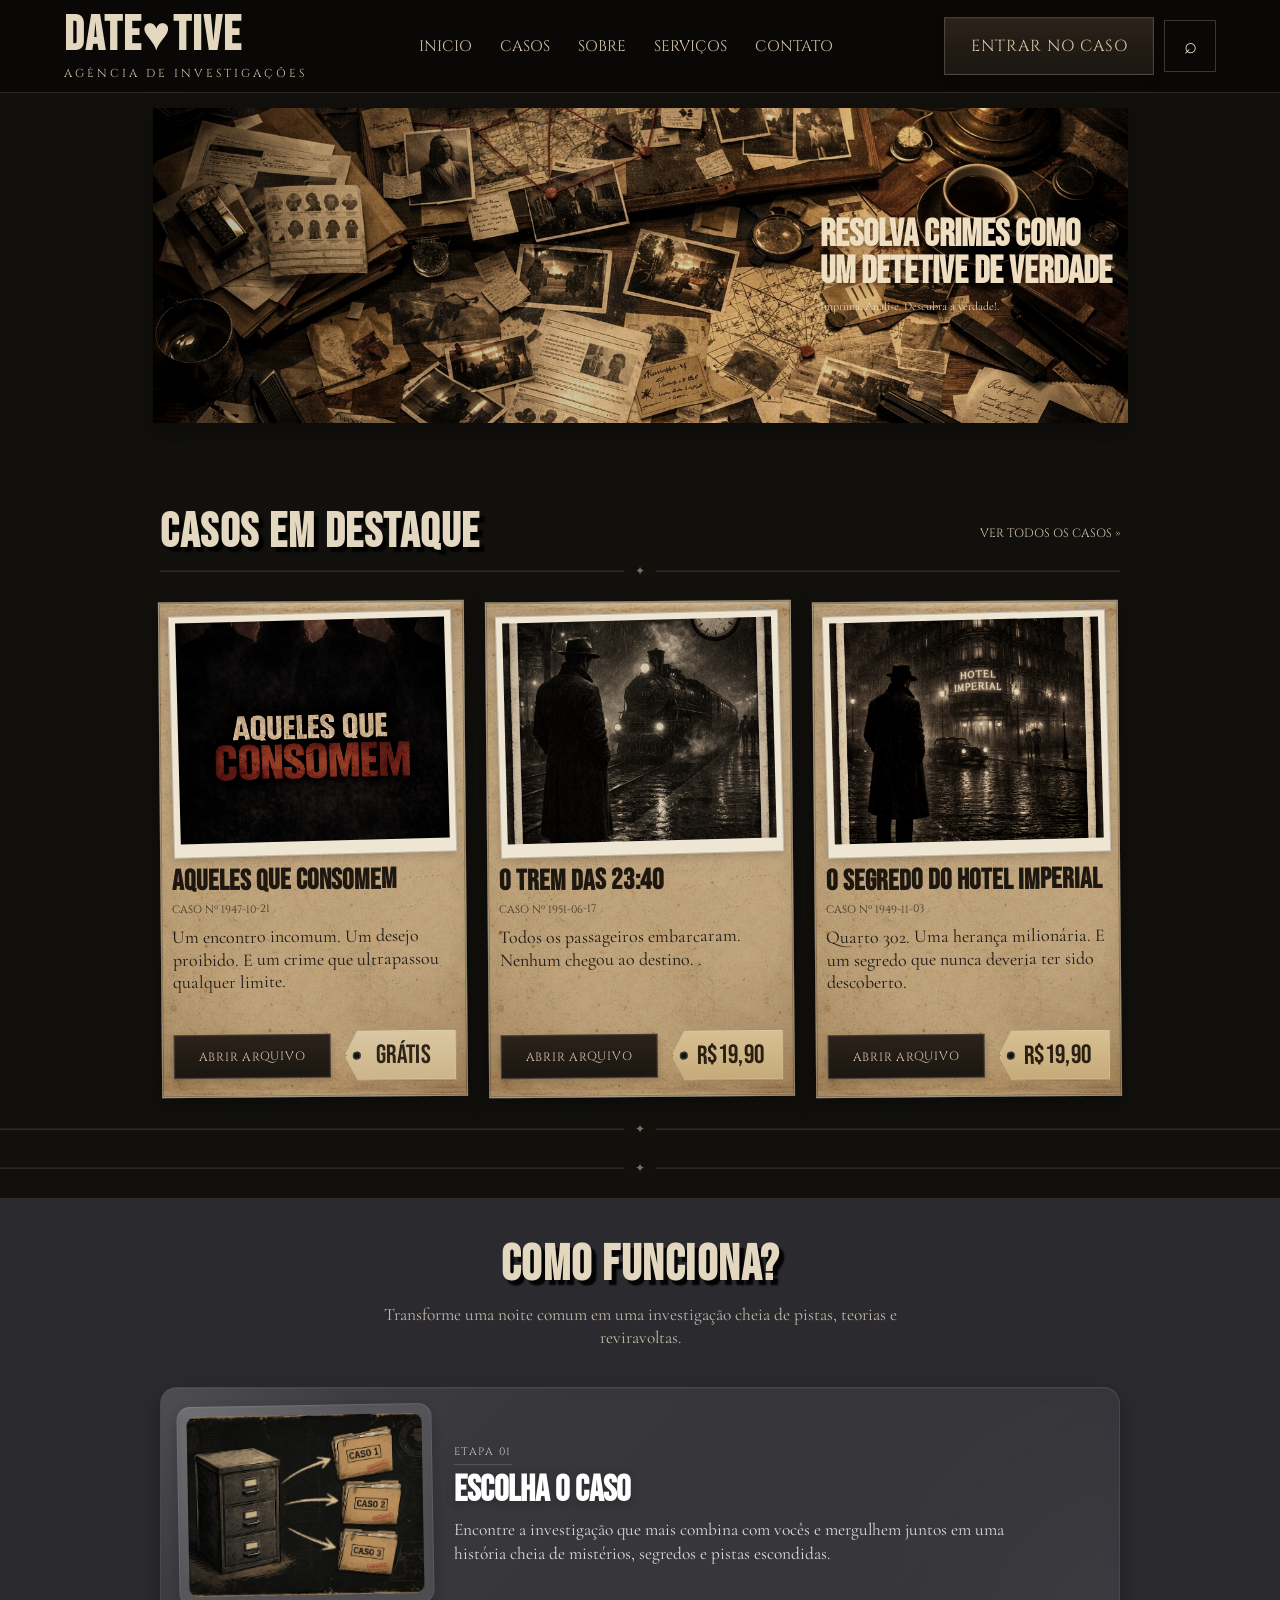
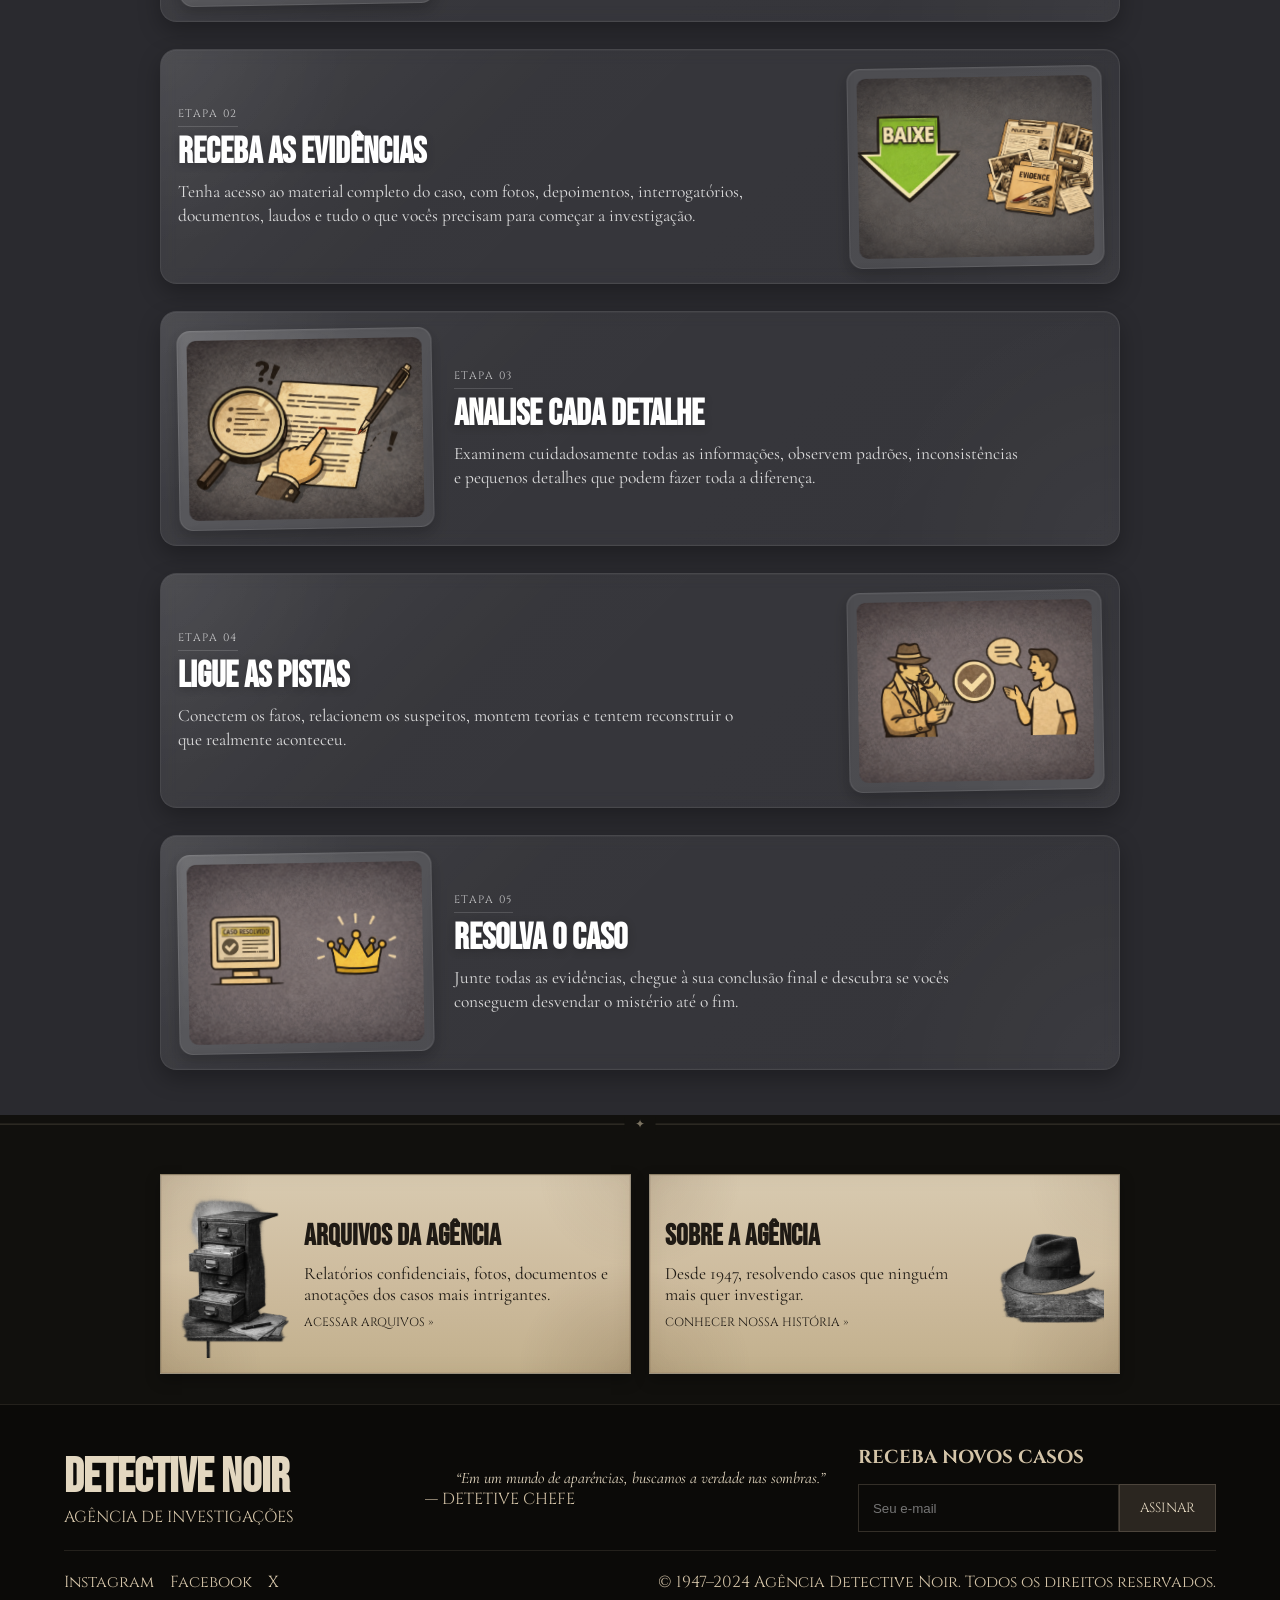
==== index.html @ 1cd57a89 "prioridade de carregamento de fotos" ====
<!DOCTYPE html>
<html lang="pt-BR">
<head>
  <meta charset="UTF-8">
  <meta name="viewport" content="width=device-width, initial-scale=1.0">
  <title>Detective Noir</title>

  <link rel="preconnect" href="https://fonts.googleapis.com">
  <link rel="preconnect" href="https://fonts.gstatic.com" crossorigin>

  <link href="https://fonts.googleapis.com/css2?family=Bebas+Neue&family=Cinzel:wght@400;500;600;700&family=Cormorant+Garamond:wght@400;500;600;700&display=swap" rel="stylesheet">

  <link rel="stylesheet" href="css/style.css">
  <link rel="stylesheet" href="css/responsive.css">
</head>








<body>

  <header class="topbar">




    
  <div class="container nav-wrapper">
    <div class="logo-area">
      <h1 class="logo-title">DATE♥TIVE</h1>
      <p class="logo-subtitle">AGÊNCIA DE INVESTIGAÇÕES</p>
    </div>

    <nav class="main-nav">
      <a href="#">Inicio</a>
      <a href="#">Casos</a>
      <a href="#">Sobre</a>
      <a href="#">Serviços</a>
      <a href="#">Contato</a>
    </nav>

    <div class="nav-actions">
      <a href="#" class="btn-outline">ENTRAR NO CASO</a>
      <button class="search-btn">⌕</button>
    </div>
  </div>
</header>



  <main>

<div class="site-scale">

<section class="hero">

<div class="hero-wrapper">
  <div class="hero-carousel">

    <!-- SLIDE 1 -->
    <div class="hero-slide active">
      <img class="hero-bg" src="assets/img/papers/slide1.webp" alt="" fetchpriority="high">
      
      <div class="hero-content">
        <h2>RESOLVA CRIMES COMO UM DETETIVE DE VERDADE</h2>
        <p>Imprima. Analise. Descubra a verdade!.</p>
       
      </div>
    </div>

    <!-- SLIDE 2 -->
    <div class="hero-slide">
      <img class="hero-bg" src="assets/img/papers/slide2.webp" alt="" loading="lazy" decoding="async">
      
      <div class="hero-content">
        <h2>UMA EXPERIENCIA QUE CONECTA DE VERDADE</h2>
        <p>Sem telas. apenas você, sua dupla e a VERDADE!</p>
        
      </div>
    </div>

    <!-- SLIDE 3 -->
    <div class="hero-slide">
      <img class="hero-bg" src="assets/img/papers/slide3.webp" alt="" loading="lazy" decoding="async">
      
      <div class="hero-content">
        <h2>DEBATA SUAS IDEIAS</h2>
        <p>Compartilhe teorias e descubra novas perspectivas.</p>
       
      </div>
    </div>

    <!-- SLIDE 4 -->
    <div class="hero-slide">
      <img class="hero-bg" src="assets/img/papers/slide4.webp" alt="" loading="lazy" decoding="async">
      
      <div class="hero-content">
        <h2>RESOLVA O CASO</h2>
        <p>Chegue à verdade antes de todos.</p>
        
      </div>
    </div>

  </div>
</div>
</section>


    <section class="featured-cases">
  <div class="container">
    
<div class="section-title-row">
  <h2>CASOS EM DESTAQUE</h2>
  <a href="#">VER TODOS OS CASOS »</a>
</div>

<div class="section-divider"></div>

    <div class="cases-grid">

  <!-- Caso 1 -->
   
  <article class="case-card">
    <div class="clip"></div>

    <div class="case-photo">
      <img src="assets/img/cards/aqueles-que-consomem.jpg" alt="">
      <div class="case-overlay">
        <span>12 fotos</span>
        <span>8 interrogatórios</span>
        <span>15 evidências</span>
        <span class="difficulty easy">Fácil</span>
      </div>
    </div>

    <div class="case-content">
      <h3>Aqueles que consomem</h3>
      <span class="case-id">CASO Nº 1947-10-21</span>
      <p>Um encontro incomum.
Um desejo proibido.
E um crime que ultrapassou qualquer limite.</p>

      <div class="case-actions">
        <a href="casos/aqueles_que_consomem.html" class="case-btn">ABRIR ARQUIVO</a>
        <div class="price-tag free">GRÁTIS</div>
      </div>
    </div>
  </article>

  <!-- Caso 2 -->
  <article class="case-card">
    <div class="clip"></div>

    <div class="case-photo">
      <img src="assets/img/cards/trem.jpg" alt="">
      <div class="case-overlay">
        <span>23 fotos</span>
        <span>17 interrogatórios</span>
        <span>35 evidências</span>
        <span class="difficulty hard">Difícil</span>
      </div>
    </div>

    <div class="case-content">
      <h3>O TREM DAS 23:40</h3>
      <span class="case-id">CASO Nº 1951-06-17</span>
      <p>Todos os passageiros embarcaram. Nenhum chegou ao destino.




          .
      </p>

      <div class="case-actions">
        <a href="#" class="case-btn">ABRIR ARQUIVO</a>
        <div class="price-tag paid">R$19,90</div>
      </div>
    </div>
  </article>

  <!-- Caso 3 -->
  <article class="case-card">
    <div class="clip"></div>

    <div class="case-photo">
      <img src="assets/img/cards/hotel.jpg" alt="">
      <div class="case-overlay">
        <span>23 fotos</span>
        <span>17 interrogatórios</span>
        <span>35 evidências</span>
        <span class="difficulty medium">Médio</span>
      </div>
    </div>

    <div class="case-content">
      <h3>O SEGREDO DO HOTEL IMPERIAL</h3>
      <span class="case-id">CASO Nº 1949-11-03</span>
      <p>Quarto 302. Uma herança milionária. E um segredo que nunca deveria ter sido descoberto.</p>

      <div class="case-actions">
        <a href="#" class="case-btn">ABRIR ARQUIVO</a>
        <div class="price-tag paid">R$19,90</div>
      </div>
    </div>
  </article>

</div>
  </div>
</section>
<div class="section-divider"></div>





<!----------------- COMO FUNCIONA ----------------->
<!--------------                   ---------------->
<!--------------                   ---------------->
<!--------------                   ---------------->

</section>
<div class="section-divider"></div>

<section class="how-it-works">
  <div class="container">
    <div class="how-title">
      <h2>COMO FUNCIONA?</h2>
      <p>Transforme uma noite comum em uma investigação cheia de pistas, teorias e reviravoltas.</p>
    </div>

    <div class="how-list">

      <!-- ITEM 1 -->
      <article class="how-card reveal-up">
        <div class="how-image">
          <img src="assets/img/how/1.jpg" alt="Escolha o caso">
        </div>
        <div class="how-text">
          <span class="how-step">ETAPA 01</span>
          <h3>Escolha o caso</h3>
          <p>Encontre a investigação que mais combina com vocês e mergulhem juntos em uma história cheia de mistérios, segredos e pistas escondidas.</p>
        </div>
      </article>

      <!-- ITEM 2 -->
      <article class="how-card reverse reveal-up">
        <div class="how-image">
          <img src="assets/img/how/2.jpg" alt="Receba as evidências">
        </div>
        <div class="how-text">
          <span class="how-step">ETAPA 02</span>
          <h3>Receba as evidências</h3>
          <p>Tenha acesso ao material completo do caso, com fotos, depoimentos, interrogatórios, documentos, laudos e tudo o que vocês precisam para começar a investigação.</p>
        </div>
      </article>

      <!-- ITEM 3 -->
      <article class="how-card reveal-up">
        <div class="how-image">
          <img src="assets/img/how/3.jpg" alt="Analise cada detalhe">
        </div>
        <div class="how-text">
          <span class="how-step">ETAPA 03</span>
          <h3>Analise cada detalhe</h3>
          <p>Examinem cuidadosamente todas as informações, observem padrões, inconsistências e pequenos detalhes que podem fazer toda a diferença.</p>
        </div>
      </article>

      <!-- ITEM 4 -->
      <article class="how-card reverse reveal-up">
        <div class="how-image">
          <img src="assets/img/how/4.jpg" alt="Ligue as pistas">
        </div>
        <div class="how-text">
          <span class="how-step">ETAPA 04</span>
          <h3>Ligue as pistas</h3>
          <p>Conectem os fatos, relacionem os suspeitos, montem teorias e tentem reconstruir o que realmente aconteceu.</p>
        </div>
      </article>

      <!-- ITEM 5 -->
      <article class="how-card reveal-up">
        <div class="how-image">
          <img src="assets/img/how/5.jpg" alt="Resolva o caso">
        </div>
        <div class="how-text">
          <span class="how-step">ETAPA 05</span>
          <h3>Resolva o caso</h3>
          <p>Junte todas as evidências, chegue à sua conclusão final e descubra se vocês conseguem desvendar o mistério até o fim.</p>
        </div>
      </article>

    </div>
  </div>
</section>


<!--------------                   ---------------->
<!--------------                   ---------------->
<!--------------                   ---------------->
<!----------------- COMO FUNCIONA ----------------->

<div class="section-divider"></div>

<section class="info-blocks">







   <section class="info-blocks">
  <div class="container info-grid">

    <div class="info-card">
      <img src="assets/img/decorative/cabinet.png" alt="">
      <div>
        <h3>ARQUIVOS DA AGÊNCIA</h3>
        <p>Relatórios confidenciais, fotos, documentos e anotações dos casos mais intrigantes.</p>
        <a href="#">ACESSAR ARQUIVOS »</a>
      </div>
    </div>

    <div class="info-card">
      <div>
        <h3>SOBRE A AGÊNCIA</h3>
        <p>Desde 1947, resolvendo casos que ninguém mais quer investigar.</p>
        <a href="#">CONHECER NOSSA HISTÓRIA »</a>
      </div>
      <img src="assets/img/decorative/hat.png" alt="">
    </div>

  </div>
</section>



  </main>




</div>



 <footer class="site-footer">
  <div class="container footer-grid">
    
    <div class="footer-brand">
      <h2>DETECTIVE NOIR</h2>
      <p>AGÊNCIA DE INVESTIGAÇÕES</p>
    </div>

    <div class="footer-quote">
      <p>“Em um mundo de aparências, buscamos a verdade nas sombras.”</p>
      <span>— DETETIVE CHEFE</span>
    </div>

    <div class="footer-newsletter">
      <h3>RECEBA NOVOS CASOS</h3>
      <form>
        <input type="email" placeholder="Seu e-mail">
        <button type="submit">ASSINAR</button>
      </form>
    </div>

  </div>

  <div class="container footer-bottom">
    <div class="socials">
      <a href="#">Instagram</a>
      <a href="#">Facebook</a>
      <a href="#">X</a>
    </div>
    <p>© 1947–2024 Agência Detective Noir. Todos os direitos reservados.</p>
  </div>
</footer>
<audio id="paperHoverSound" src="assets/audio/paper-hover.mp3" preload="auto"></audio>
  <script src="js/main.js"></script>
</body>





</html>
---- css/style.css ----
:root {
  --bg-main: #11100d;
  --bg-dark: #0b0a08;
  --paper: #d4c4a8;
  --paper-dark: #b8a88e;
  --paper-light: #e3d7c0;
  --ink: #1f1a14;
  --gold-muted: #8f7a52;
  --gold-soft: #a28c63;
  --line: rgba(212, 196, 168, 0.25);
  --shadow-dark: rgba(0, 0, 0, 0.65);
  --shadow-soft: rgba(0, 0, 0, 0.25);
}

* {
  margin: 0;
  padding: 0;
  box-sizing: border-box;
}

html {
  scroll-behavior: smooth;

}


.site-scale {
  zoom: 0.75;
 
}



body {
  background: #11100d;
  color: var(--paper-light);
  font-family: 'Cormorant Garamond', serif;
  min-height: 100vh;
  position: relative;
}




img {
  max-width: 100%;
  display: block;
}

a {
  text-decoration: none;
}

.container {
  width: 90%;
  max-width: 1280px;
  margin: 0 auto;
}

.topbar {
  background: rgba(10, 9, 7, 0.95);
  border-bottom: 1px solid rgba(212, 196, 168, 0.18);
  position: sticky;
  top: 0;
  z-index: 999;
  backdrop-filter: blur(4px);
}

.nav-wrapper {
  display: flex;
  align-items: center;
  justify-content: space-between;
  min-height: 92px;
  gap: 30px;
}

.logo-title {
  font-family: 'Bebas Neue', sans-serif;
  font-size: 3rem;
  color: var(--paper-light);
  letter-spacing: 2px;
  line-height: 1;
}

.logo-subtitle {
  font-family: 'Cinzel', serif;
  font-size: 0.72rem;
  color: var(--paper);
  letter-spacing: 3px;
  margin-top: 6px;
}

.main-nav {
  display: flex;
  gap: 28px;
}

.main-nav a {
  font-family: 'Cinzel', serif;
  font-size: 0.95rem;
  color: var(--paper);
  text-transform: uppercase;
  transition: 0.3s;
}

.main-nav a:hover {
  color: #fff2d2;
}

.nav-actions {
  display: flex;
  align-items: center;
  gap: 10px;
}

.search-btn {
  width: 52px;
  height: 52px;
  border: 1px solid rgba(212, 196, 168, 0.25);
  background: transparent;
  color: var(--paper-light);
  font-size: 1.4rem;
  cursor: pointer;
}

/* #############################    PASSO 11   ########################################### */


.btn-paper,
.btn-outline,
.case-btn {
  display: inline-flex;
  align-items: center;
  justify-content: center;
  min-width: 210px;
  height: 58px;
  padding: 0 22px;
  background: linear-gradient(to bottom, #2b221a, #1b1611);
  color: #d9c8a9;
  text-decoration: none;
  font-family: 'Cinzel', serif;
  font-size: 1rem;
  letter-spacing: 1px;
  border: 1px solid rgba(212, 196, 168, 0.22);
  box-shadow:
    inset 0 0 0 1px rgba(255,255,255,0.03),
    0 4px 10px rgba(0,0,0,0.18);
  transition: 0.25s ease;
}

.btn-paper:hover,
.btn-outline:hover,
.case-btn:hover {
  transform: translateY(-2px);
  background: #3b342c;
}



/* #############################    PASSO 13   ########################################### */


.hero {
  position: relative;
  height: 420;
  overflow: hidden;
  margin-bottom: 40px;
}

.hero-carousel {
  position: relative;
  width: 100%;
  height: 100%;
}

.hero-slide {
  position: absolute;
  inset: 0;
  opacity: 0;
  transition: opacity 0.8s ease;
  display: flex;
  align-items: center;
  justify-content: flex-end;
}

.hero-slide::before {
  content: "";
  position: absolute;
  inset: 0;
  background: linear-gradient(
    to right,
    rgba(0, 0, 0, 0.18) 0%,
    rgba(0, 0, 0, 0.08) 35%,
    rgba(0, 0, 0, 0.03) 60%,
    rgba(0, 0, 0, 0) 100%
  );
  z-index: 2;
}



.hero-slide.active {
  opacity: 1;
  z-index: 2;
}

.hero-bg {
  position: absolute;
  inset: 0;
  width: 100%;
  height: 100%;
  object-fit: cover;
  object-position: center;
  filter: sepia(0.45) contrast(1.02) brightness(0.85);
}

.hero-content {
  position: relative;
  z-index: 3;
  max-width: 460px;
  text-align: left;
  color: #f1e4c9;
  padding-left: 50px;
  padding-right: 20px;
}


.hero-content h2 {
  font-family: 'Bebas Neue', sans-serif;
  font-size: clamp(2rem, 4vw, 3.2rem);
  line-height: 0.95;
  margin-bottom: 10px;
  color: #f0dec0;
  text-shadow: 0 3px 10px rgba(0,0,0,0.45);
}


.hero-content p {
  font-size: 1rem;
  line-height: 1.35;
  margin-bottom: 0;
  color: rgba(240, 228, 205, 0.92);
  max-width: 420px;
  text-shadow: 0 2px 8px rgba(0,0,0,0.4);
}

.hero-panel {
  display: grid;
  grid-template-columns: 1.05fr 1.35fr;
  gap: 0;
  background: #15120f;
  border: 1px solid rgba(212, 196, 168, 0.14);
  box-shadow:
    0 16px 45px rgba(0,0,0,0.45),
    inset 0 0 0 1px rgba(255,255,255,0.02);
  overflow: hidden;
  position: relative;
}

.hero-photo {
  position: relative;
  background: #1b1814;
  padding: 18px;
  border-right: 1px solid rgba(212, 196, 168, 0.12);
  box-shadow:
    inset 0 0 0 100px rgba(255,255,255,0.04),
    0 10px 18px rgba(0,0,0,0.18);
}

.hero {
  padding: 20px 0 30px;
}

.hero-wrapper {
  width: 100%;
  max-width: 1300px;
  margin: 0 auto;
  position: relative;
  height: 420px;
  overflow: hidden;
  box-shadow: 0 12px 30px rgba(0,0,0,0.35);
}


.hero-photo img:first-child {
  width: 100%;
  height: 100%;
  aspect-ratio: 5 / 6;
  object-fit: cover;
  filter: grayscale(30%) contrast(1.05) brightness(0.78);
  border: 10px solid #a99a82;
  box-shadow:
    inset 0 0 20px rgba(0,0,0,0.3),
    0 8px 18px rgba(0,0,0,0.22);
}

.badge-overlay {
  position: absolute;
  bottom: 10px;
  left: -25px;
  width: 140px;
  transform: rotate(-12deg);
  filter: sepia(1) brightness(0.85);
}

.hero-paper {
  position: relative;
  background:
    linear-gradient(to bottom, #d9ccb4 0%, #cdbd9f 55%, #c3b392 100%);
  padding: 24px 26px 24px;
  color: var(--ink);
  border: 1px solid rgba(90, 65, 35, 0.35);
  overflow: hidden;
  box-shadow:
    inset 0 0 0 1px rgba(60, 40, 20, 0.15),
    inset 0 0 40px rgba(70, 50, 25, 0.08),
    0 8px 18px rgba(0,0,0,0.22);
}

.hero-paper::before {
  content: "";
  position: absolute;
  inset: 0;
  background: url("../assets/img/textures/paper-grain.png");
  background-size: cover;
  background-position: center;
  opacity: 0.8;
  mix-blend-mode: multiply;
  pointer-events: none;
}

.hero-paper::after {
  content: "";
  position: absolute;
  inset: 0;
  background:
    radial-gradient(circle at top left, rgba(70,45,20,0.16), transparent 22%),
    radial-gradient(circle at top right, rgba(70,45,20,0.12), transparent 22%),
    radial-gradient(circle at bottom left, rgba(70,45,20,0.10), transparent 24%),
    radial-gradient(circle at bottom right, rgba(70,45,20,0.18), transparent 26%);
  pointer-events: none;
  mix-blend-mode: multiply;
}


.hero-topline {
  display: flex;
  justify-content: space-between;
  align-items: center;
  font-family: 'Cinzel', serif;
  font-size: 0.95rem;
  letter-spacing: 1.2px;
  border-bottom: 2px solid rgba(31, 26, 20, 0.25);
  padding-bottom: 10px;
  margin-bottom: 24px;
  position: relative;
  z-index: 2;
}

.hero-paper h2 {
  font-family: 'Bebas Neue', sans-serif;
  font-size: clamp(2.8rem, 5vw, 4.8rem);
  line-height: 0.92;
  letter-spacing: 1px;
  margin-bottom: 26px;
  max-width: 720px;
  position: relative;
  z-index: 2;
}

.hero-paper p {
  font-size: 1.45rem;
  line-height: 1.45;
  max-width: 460px;
  margin-bottom: 28px;
  position: relative;
  z-index: 2;
}

.typewriter-decoration {
  position: absolute;
  right: 20px;
  bottom: 10px;
  width: 330px;
  opacity: 0.88;
  filter: sepia(1) grayscale(1) contrast(1.1);
  z-index: 1;
}


/* #############################    Cards   ########################################### */


.featured-cases {
  padding: 38px 0 30px;
}

.section-title-row {
  display: flex;
  justify-content: space-between;
  align-items: center;
  margin-bottom: 1px;
}

.section-title-row h2 {
  font-family: 'Bebas Neue', sans-serif;
  font-size: 4rem;
  color: var(--paper-light);
  letter-spacing: 2px;
  text-shadow: 6px 6px 2px rgba(0, 0, 0, 0.9);
}

.section-title-row a {
  color: var(--paper);
  font-family: 'Cinzel', serif;
}

.cases-grid {
  display: grid;
  grid-template-columns: repeat(3, 1fr);
  gap: 28px;
  align-items: stretch;
}

.case-actions {
  display: flex;
  align-items: center;
  gap: 18px;
  margin-top: auto;
  position: relative;
  z-index: 3;
}


.case-card::before {
  content: "";
  position: absolute;
  inset: 0;
  background: url("../assets/img/textures/paper-grain.png");
  background-size: cover;
  background-position: center;
  border: 1px solid rgba(90, 65, 35, 0.35);
  opacity: 0.8;
  mix-blend-mode: multiply;
  pointer-events: none;
}
.case-card {
  position: relative;
  background: linear-gradient(to bottom, #d7c8ac 0%, #ccb996 55%, #c4b08d 100%);
  border: 2px solid rgba(0,0,0,0.28);
  box-shadow:
    0 10px 25px rgba(0,0,0,0.35),
    inset 0 0 0 1px rgba(80, 55, 30, 0.10),
    inset 0 0 25px rgba(80, 55, 30, 0.08);
  padding: 14px 14px 20px;
  transform: rotate(-0.5deg);
  transition: 0.3s ease;
  overflow: hidden;

  display: flex;
  flex-direction: column;
  height: 100%;
}

.case-card::after {
  content: "";
  position: absolute;
  inset: 0;
  background:
    radial-gradient(circle at top left, rgba(80,50,20,0.14), transparent 20%),
    radial-gradient(circle at top right, rgba(80,50,20,0.10), transparent 18%),
    radial-gradient(circle at bottom left, rgba(80,50,20,0.12), transparent 22%),
    radial-gradient(circle at bottom right, rgba(80,50,20,0.16), transparent 24%);
  pointer-events: none;
  mix-blend-mode: multiply;
}


.case-card:hover {
  transform: translateY(-6px) rotate(0deg);
}

.case-card:hover .case-overlay {
  bottom: 18px;
}

.case-photo {
  position: relative;
  background: #eee5d3;
  padding: 8px 8px 18px;
  border: 1px solid rgba(0,0,0,0.18);
  margin-bottom: 16px;
  box-shadow:
    0 4px 12px rgba(0,0,0,0.18),
    inset 0 0 0 1px rgba(255,255,255,0.15);
  transform: rotate(-1deg);
  z-index: 2;
  overflow: hidden;
}

.case-photo img {
  width: 100%;
  aspect-ratio: 1 / 0.82;
  object-fit: cover;
  filter: grayscale(30%) sepia(0.35) contrast(1.05) brightness(0.85);
  display: block;
}

.clip {
  position: absolute;
  width: 34px;
  height: 12px;
  border: 3px solid #b3b3b3;
  border-bottom: none;
  border-radius: 10px 10px 0 0;
  top: 8px;
  right: 18px;
  transform: rotate(18deg);
  opacity: 0.8;
}

.case-content h3 {
  font-family: 'Bebas Neue', sans-serif;
  font-size: 2.4rem;
  line-height: 0.95;
  color: var(--ink);
  margin-bottom: 10px;
}

.case-id {
  display: block;
  font-family: 'Cinzel', serif;
  font-size: 0.9rem;
  margin-bottom: 12px;
  color: rgba(31,26,20,0.8);
}

.case-content p {
  min-height: 120px;
  font-size: 1.5rem;
  line-height: 1.25;
  margin-bottom: 20px;
  color: var(--ink);
}

.case-overlay {
  position: absolute;
  left: 8px;
  right: 8px;
  bottom: -120px;
  background: rgba(10, 9, 7, 0.78);
  backdrop-filter: blur(3px);
  color: #cff0d0;
  padding: 14px 14px 12px;
  display: flex;
  flex-wrap: wrap;
  gap: 8px 12px;
  justify-content: flex-start;
  align-items: center;
  transition: 0.35s ease;
  z-index: 3;
  border-top: 1px solid rgba(255,255,255,0.08);
}

.case-overlay span {
  font-family: 'Cinzel', serif;
  font-size: 0.72rem;
  letter-spacing: 0.5px;
  padding: 5px 8px;
  border: 1px solid rgba(255,255,255,0.12);
  background: rgba(255,255,255,0.04);
  color: #f0e5cf;
}

.case-photo img {
  transition: transform 0.4s ease, filter 0.4s ease;
}

.case-card:hover .case-photo img {

  filter: sepia(0.35) contrast(1.08) brightness(0.72);
}

.price-tag::before {
  content: "";
  position: absolute;
  left: 10px;
  width: 10px;
  height: 10px;
  background: #11100d;
  border-radius: 50%;
  box-shadow: inset 0 0 0 2px rgba(255,255,255,0.15);
}

.price-tag {
  position: relative;
  overflow: hidden;
  display: inline-flex;
  align-items: center;
  justify-content: center;
  min-width: 150px;
  height: 68px;
  padding: 0 28px 0 36px;
  background: linear-gradient(to bottom, #d7c199, #c8ae80);
  color: #2f2215;
  font-family: 'Bebas Neue', sans-serif;
  font-size: 2.2rem;
  letter-spacing: 0.5px;
  border: 2px solid rgba(94, 67, 35, 0.35);
  box-shadow:
    0 6px 12px rgba(0,0,0,0.18),
    inset 0 0 0 1px rgba(255,255,255,0.18);
  clip-path: polygon(18px 0, 100% 0, 100% 100%, 18px 100%, 0 50%);
}

.price-tag::after {
  content: "";
  position: absolute;
  left: -22px;
  top: 50%;
  width: 24px;
  height: 2px;
  background: #8d7654;
  transform: translateY(-50%);
  box-shadow: 0 0 0 1px rgba(255,255,255,0.05);
}

.price-tag span {
  position: relative;
  z-index: 2;
}

.price-tag.free {
  background: linear-gradient(to bottom, #d9c7a2, #cdb489);
  color: #2e2417;
}

.price-tag.paid {
  background: linear-gradient(to bottom, #d8c094, #c6ab79);
  color: #2b1f12;
}

.price-tag::selection {
  background: transparent;
}

.price-tag span {
  position: relative;
  z-index: 2;
}

.price-tag .tag-texture {
  display: none;
}



.price-tag {
  background:
    url("../assets/img/textures/paper-grain.png"),
    linear-gradient(to bottom, #d7c199, #c8ae80);
  background-size: cover;
  background-position: center;

  
}


.difficulty {
  font-weight: bold;
  text-transform: uppercase;
}

.difficulty.easy {
  color: #c9d9b0;
  border-color: rgba(201, 217, 176, 0.25);
}

.difficulty.medium {
  color: #d8c38d;
  border-color: rgba(216, 195, 141, 0.25);
}

.difficulty.hard {
  color: #d5a28e;
  border-color: rgba(213, 162, 142, 0.25);
}

/* #############################    Blocos   ########################################### */


.info-grid {
  display: grid;
  grid-template-columns: 1fr 1fr;
  gap: 24px;
  padding: 26px 0 40px;
}

.info-card {
  position: relative;
  background:
    linear-gradient(to bottom, #d8cab0 0%, #cdbb9d 55%, #c2b08d 100%);
  border: 2px solid rgba(0,0,0,0.28);
  box-shadow:
    0 8px 18px rgba(0,0,0,0.28),
    inset 0 0 0 1px rgba(80, 55, 30, 0.10),
    inset 0 0 25px rgba(80, 55, 30, 0.08);
  padding: 20px;
  display: flex;
  align-items: center;
  justify-content: space-between;
  gap: 20px;
  min-height: 200px;
  overflow: hidden;
}

.info-card::after {
  content: "";
  position: absolute;
  inset: 0;
  background:
    radial-gradient(circle at top left, rgba(80,50,20,0.12), transparent 18%),
    radial-gradient(circle at top right, rgba(80,50,20,0.08), transparent 18%),
    radial-gradient(circle at bottom left, rgba(80,50,20,0.10), transparent 20%),
    radial-gradient(circle at bottom right, rgba(80,50,20,0.14), transparent 22%);
  pointer-events: none;
  mix-blend-mode: multiply;
}



.info-card img {
  width: 150px;
  object-fit: contain;
  filter: sepia(1) grayscale(1);
}

.info-card h3 {
  font-family: 'Bebas Neue', sans-serif;
  font-size: 2.4rem;
  color: var(--ink);
  margin-bottom: 12px;
}

.info-card p {
  font-size: 1.45rem;
  color: var(--ink);
  margin-bottom: 12px;
}

.info-card a {
  font-family: 'Cinzel', serif;
  color: var(--ink);
}







/* #############################    Footer   ########################################### */









.site-footer {
  background: #0b0a08;
  border-top: 1px solid rgba(212, 196, 168, 0.12);
  padding-top: 40px;
  padding-bottom: 30px;
}

.footer-grid {
  display: grid;
  grid-template-columns: 1fr 1.2fr 1fr;
  gap: 3px;
  align-items: center;
  padding-bottom: 18px;
}

.footer-brand h2 {
  font-family: 'Bebas Neue', sans-serif;
  font-size: 3rem;
  color: var(--paper-light);
}

.footer-brand p,
.footer-quote span,
.footer-newsletter h3,
.socials a,
.footer-bottom p {
  font-family: 'Cinzel', serif;
  color: var(--paper);
}

.footer-quote p {
  font-size: 1rem;
  font-style: italic;
  text-align: center;
}

.footer-newsletter form {
  display: flex;
  margin-top: 14px;
}

.footer-newsletter input {
  flex: 1;
  padding: 14px;
  border: 1px solid rgba(212, 196, 168, 0.2);
  background: transparent;
  color: var(--paper-light);
}

.footer-newsletter button {
  padding: 14px 20px;
  border: 1px solid rgba(212, 196, 168, 0.2);
  background: #2b2620;
  color: var(--paper-light);
  cursor: pointer;
  font-family: 'Cinzel', serif;
}

.footer-bottom {
  border-top: 1px solid rgba(212, 196, 168, 0.12);
  padding-top: 20px;
  display: flex;
  justify-content: space-between;
  align-items: center;
}

.socials {
  display: flex;
  gap: 16px;
}






.section-divider {
  position: relative;
  height: 24px;
  margin: 0 0 28px;
}

.section-divider::before {
  content: "";
  position: absolute;
  top: 50%;
  left: 0;
  width: 100%;
  height: 1px;
  background: rgba(212, 196, 168, 0.22);
  transform: translateY(-50%);
}

.section-divider::after {
  content: "✦";
  position: absolute;
  top: 50%;
  left: 50%;
  transform: translate(-50%, -50%);
  background: #11100d;
  color: rgba(212, 196, 168, 0.55);
  padding: 0 14px;
  font-size: 1rem;
}



/*###################################################################*/
/*#######################  MOBILE #####################################*/ 
/*###################################################################*/




@media (max-width: 568px) {
  .hero-wrapper {
    width: 94%;
    height: 280px;
  }

  .hero-content {
    max-width: 80%;
    padding-right: 30px;
    padding-left: 20px;
  }

  .hero-content h2 {
    font-size: 2rem;
  }

  .hero-content p {
    font-size: 1rem;
    line-height: 1.35;
  }
}



/* ######################################################## */
/* ################### COMO FUNCIONA ###################### */
/* ######################################################## */

.how-it-works {
  padding: 50px 0 60px;
  background: #2a2a2f;
  position: relative;
}

.how-title {
  text-align: center;
  margin-bottom: 50px;
}

.how-title h2 {
  font-family: 'Bebas Neue', sans-serif;
  font-size: 4.2rem;
  letter-spacing: 2px;
  color: var(--paper-light);
  text-shadow: 6px 6px 2px rgba(0, 0, 0, 0.9);
  margin-bottom: 10px;
}

.how-title p {
  max-width: 780px;
  margin: 0 auto;
  font-size: 1.45rem;
  color: rgba(227, 215, 192, 0.82);
  line-height: 1.35;
}

.how-list {
  display: flex;
  flex-direction: column;
  gap: 36px;
}

.how-card {
  position: relative;
  display: grid;
  grid-template-columns: 340px 1fr;
  align-items: center;
  gap: 28px;
  padding: 22px;
  overflow: hidden;

  background: rgba(255, 255, 255, 0.045);
  border: 1px solid rgba(255, 255, 255, 0.10);
  backdrop-filter: blur(10px);
  -webkit-backdrop-filter: blur(10px);

  box-shadow:
    0 12px 30px rgba(0,0,0,0.28),
    inset 0 1px 0 rgba(255,255,255,0.05),
    inset 0 -1px 0 rgba(255,255,255,0.02);

  border-radius: 22px;
}

.how-card::before {
  content: "";
  position: absolute;
  inset: 0;
  background: linear-gradient(
    135deg,
    rgba(255,255,255,0.08) 0%,
    rgba(255,255,255,0.02) 35%,
    rgba(255,255,255,0.01) 100%
  );
  pointer-events: none;
}

.how-card::after {
  content: "";
  position: absolute;
  inset: 0;
  background:
    radial-gradient(circle at top left, rgba(255,255,255,0.06), transparent 20%),
    radial-gradient(circle at bottom right, rgba(255,255,255,0.03), transparent 25%);
  pointer-events: none;
}

.how-card.reverse {
  grid-template-columns: 1fr 340px;
}

.how-card.reverse .how-image {
  order: 2;
}

.how-card.reverse .how-text {
  order: 1;
}

.how-image {
  position: relative;
  z-index: 2;
  background: rgba(255, 255, 255, 0.06);
  padding: 12px;
  border: 1px solid rgba(255,255,255,0.10);
  box-shadow:
    0 8px 20px rgba(0,0,0,0.22),
    inset 0 1px 0 rgba(255,255,255,0.05);
  border-radius: 18px;
  transform: rotate(-1deg);
  backdrop-filter: blur(6px);
  -webkit-backdrop-filter: blur(6px);
}

.how-image img {
  width: 100%;
  height: 240px;
  object-fit: cover;
  display: block;
  border-radius: 12px;
  filter: contrast(1.02) brightness(0.96);
}

.how-text {
  position: relative;
  z-index: 2;
  color: #f2f2f2;
}

.how-step {
  display: inline-block;
  font-family: 'Cinzel', serif;
  font-size: 0.9rem;
  letter-spacing: 2px;
  margin-bottom: 12px;
  color: rgba(255,255,255,0.72);
  border-bottom: 1px solid rgba(255,255,255,0.15);
  padding-bottom: 6px;
}

.how-text h3 {
  font-family: 'Bebas Neue', sans-serif;
  font-size: 3rem;
  line-height: 0.95;
  margin-bottom: 14px;
  color: #ffffff;
  text-shadow: 0 3px 12px rgba(0,0,0,0.22);
}

.how-text p {
  font-size: 1.45rem;
  line-height: 1.35;
  color: rgba(255,255,255,0.82);
  max-width: 760px;
}

/* ANIMAÇÃO DE ENTRADA */
.reveal-up {
  opacity: 0;
  transform: translateY(90px);
  transition: opacity 0.9s ease, transform 0.9s ease;
}

.reveal-up.visible {
  opacity: 1;
  transform: translateY(0);
}
---- css/responsive.css ----
@media (max-width: 1100px) {
  .hero-panel {
    grid-template-columns: 1fr;
  }

  .cases-grid {
    grid-template-columns: repeat(2, 1fr);
  }

  .info-grid {
    grid-template-columns: 1fr;
  }

  .footer-grid {
    grid-template-columns: 1fr;
    text-align: center;
  }

  .footer-bottom {
    flex-direction: column;
    gap: 14px;
  }
}

@media (max-width: 768px) {
  .container {
    width: 94%;
  }

  .topbar {
    position: relative;
  }

  .nav-wrapper {
    flex-direction: column;
    align-items: flex-start;
    padding: 18px 0;
    gap: 18px;
  }

  .logo-title {
    font-size: 2.2rem;
  }

  .logo-subtitle {
    font-size: 0.6rem;
    letter-spacing: 2px;
  }

  .main-nav {
    display: none;
  }

  .nav-actions {
    width: 100%;
    justify-content: space-between;
  }

  .btn-outline {
    font-size: 0.75rem;
    padding: 10px 14px;
  }

  .search-btn {
    width: 42px;
    height: 42px;
    font-size: 1rem;
  }

  /* HERO */
  .hero {
    height: 240px;
    margin-bottom: 20px;
    padding: 0;
  }

  .hero-wrapper {
    width: 94%;
    height: 240px;
    max-width: none;
  }

  .hero-content {
    max-width: 85%;
    padding-left: 20px;
    padding-right: 20px;
  }

  .hero-content h2 {
    font-size: 1.8rem;
    line-height: 0.95;
    margin-bottom: 8px;
  }

  .hero-content p {
    font-size: 0.95rem;
    line-height: 1.3;
    max-width: 100%;
    margin-bottom: 0;
  }

  /* CASOS */
  .featured-cases {
    padding: 28px 0 20px;
  }

  .section-title-row {
    flex-direction: column;
    align-items: flex-start;
    gap: 10px;
    margin-bottom: 20px;
  }

  .section-title-row h2 {
    font-size: 2rem;
  }

  .section-title-row a {
    font-size: 0.8rem;
  }

  .cases-grid {
    display: flex;
    flex-wrap: nowrap;
    gap: 14px;
    overflow-x: auto;
    overflow-y: hidden;
    scroll-snap-type: x mandatory;
    padding: 0 4px 10px;
    -webkit-overflow-scrolling: touch;
  }

  .cases-grid::-webkit-scrollbar {
    display: none;
  }

  .case-card {
    flex: 0 0 82%;
    min-width: 82%;
    max-width: 82%;
    scroll-snap-align: start;
    transform: none;
    padding: 12px 12px 18px;
  }

  .case-content h3 {
    font-size: 1.5rem;
    line-height: 1;
  }

  .case-id {
    font-size: 0.62rem;
    margin-bottom: 6px;
  }

  .case-content p {
    font-size: 1rem;
    line-height: 1.25;
    min-height: auto;
    margin-bottom: 14px;
  }

  .case-actions {
    gap: 10px;
    flex-wrap: wrap;
  }

  .case-btn {
    min-width: 140px;
    height: 44px;
    font-size: 0.72rem;
    padding: 0 12px;
  }

  .price-tag {
    min-width: 105px;
    height: 48px;
    font-size: 1.3rem;
    padding: 0 16px 0 26px;
  }

  .price-tag::before {
    left: 8px;
    width: 8px;
    height: 8px;
  }

  .price-tag::after {
    left: -16px;
    width: 18px;
  }

  .clip {
    width: 28px;
    height: 12px;
    top: 5px;
    right: 12px;
    border-width: 2px;
  }

  .case-overlay {
    left: 6px;
    right: 6px;
    bottom: -100px;
    padding: 10px 10px 10px;
    gap: 6px 8px;
  }

  .case-overlay span {
    font-size: 0.58rem;
    padding: 4px 6px;
  }

  /* INFO */
  .info-grid {
    gap: 18px;
    padding: 20px 0 30px;
  }

  .info-card {
    flex-direction: column;
    align-items: flex-start;
    min-height: auto;
    padding: 18px;
  }

  .info-card img {
    width: 110px;
  }

  .info-card h3 {
    font-size: 2rem;
  }

  .info-card p {
    font-size: 1.2rem;
  }

  /* FOOTER */
  .site-footer {
    padding-top: 28px;
    padding-bottom: 20px;
  }

  .footer-grid {
    gap: 22px;
    padding-bottom: 20px;
  }

  .footer-brand h2 {
    font-size: 2.2rem;
  }

  .footer-quote p {
    font-size: 1.35rem;
  }

  .footer-newsletter form {
    flex-direction: column;
    gap: 10px;
  }

  .footer-newsletter input,
  .footer-newsletter button {
    width: 100%;
  }

  .footer-bottom {
    flex-direction: column;
    gap: 12px;
    text-align: center;
  }

  .socials {
    justify-content: center;
    flex-wrap: wrap;
  }
}

/* ######################################################## */
/* ################ COMO FUNCIONA RESPONSIVO ############## */
/* ######################################################## */

@media (max-width: 768px) {
  .how-it-works {
    padding: 35px 0 40px;
  }

  .how-title {
    margin-bottom: 28px;
  }

  .how-title h2 {
    font-size: 2.4rem;
  }

  .how-title p {
    font-size: 1rem;
    line-height: 1.35;
    max-width: 100%;
  }

  .how-list {
    gap: 20px;
  }

  .how-card,
  .how-card.reverse {
    grid-template-columns: 1fr;
    gap: 18px;
    padding: 14px;
  }

  .how-card.reverse .how-image,
  .how-card.reverse .how-text {
    order: unset;
  }

  .how-image {
    transform: none;
  }

  .how-image img {
    height: 200px;
  }

  .how-step {
    font-size: 0.7rem;
    letter-spacing: 1.5px;
    margin-bottom: 8px;
  }

  .how-text h3 {
    font-size: 2rem;
    margin-bottom: 10px;
  }

  .how-text p {
    font-size: 1.1rem;
    line-height: 1.35;
  }
}
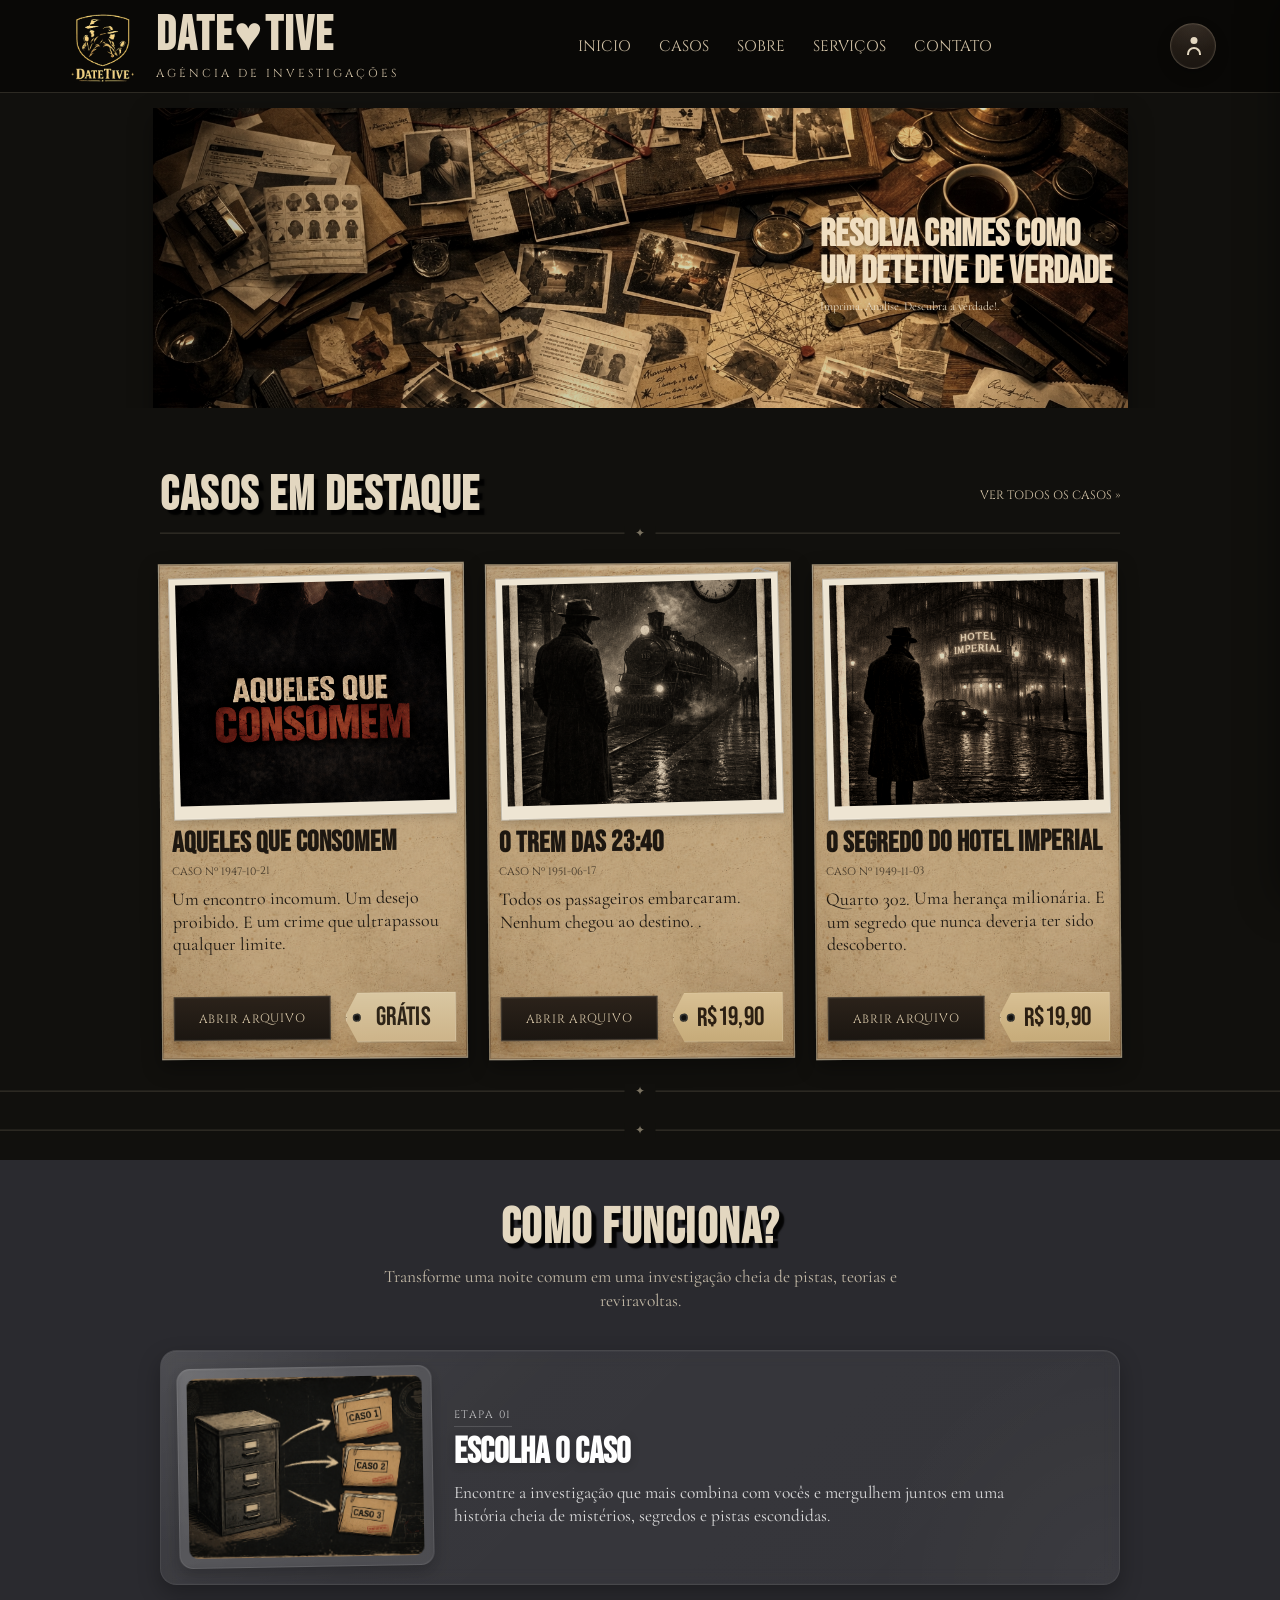
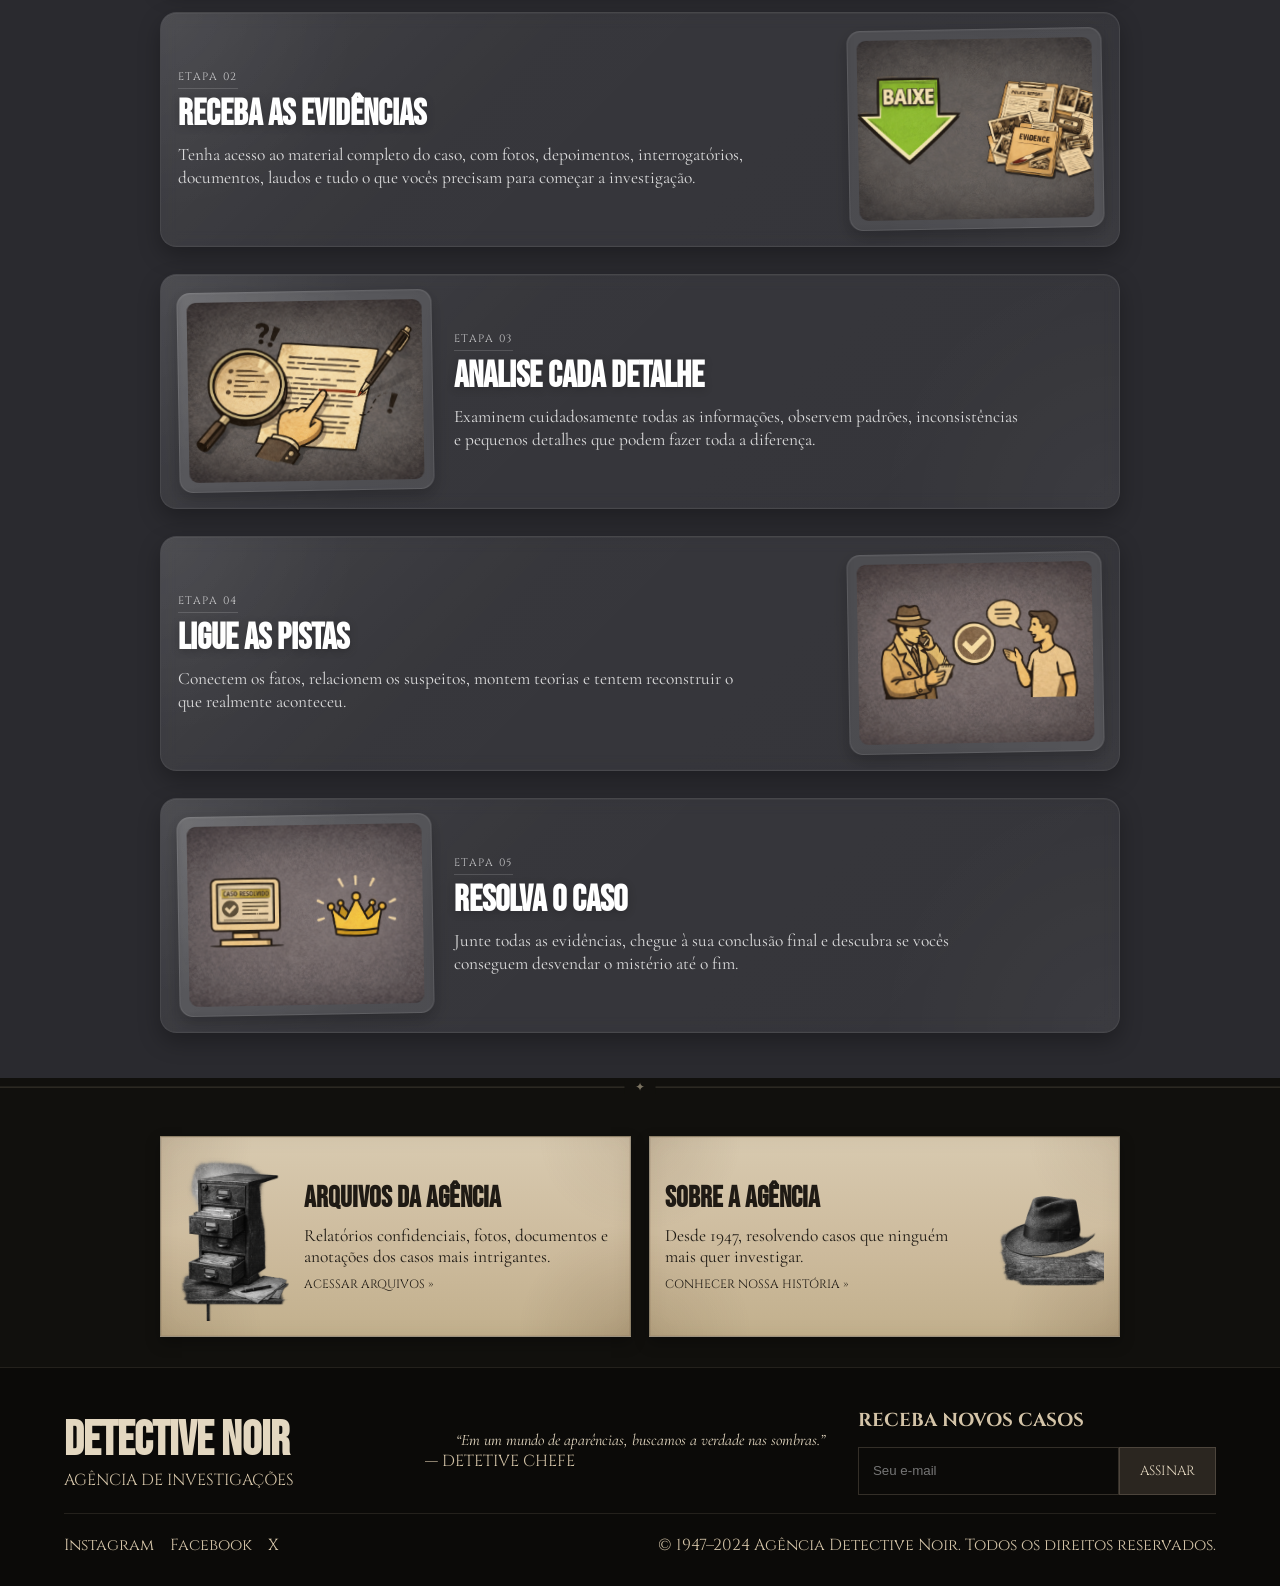
==== commit 21344f63: "botao perfil e menu mobile lateral" ====
--- a/index.html
+++ b/index.html
@@ -1,5 +1,6 @@
 <!DOCTYPE html>
 <html lang="pt-BR">
+
 <head>
   <meta charset="UTF-8">
   <meta name="viewport" content="width=device-width, initial-scale=1.0">
@@ -8,7 +9,9 @@
   <link rel="preconnect" href="https://fonts.googleapis.com">
   <link rel="preconnect" href="https://fonts.gstatic.com" crossorigin>
 
-  <link href="https://fonts.googleapis.com/css2?family=Bebas+Neue&family=Cinzel:wght@400;500;600;700&family=Cormorant+Garamond:wght@400;500;600;700&display=swap" rel="stylesheet">
+  <link
+    href="https://fonts.googleapis.com/css2?family=Bebas+Neue&family=Cinzel:wght@400;500;600;700&family=Cormorant+Garamond:wght@400;500;600;700&display=swap"
+    rel="stylesheet">
 
   <link rel="stylesheet" href="css/style.css">
   <link rel="stylesheet" href="css/responsive.css">
@@ -28,361 +31,401 @@
 
 
 
-    
-  <div class="container nav-wrapper">
-    <div class="logo-area">
-      <h1 class="logo-title">DATE♥TIVE</h1>
-      <p class="logo-subtitle">AGÊNCIA DE INVESTIGAÇÕES</p>
+
+    <div class="container nav-wrapper">
+      <div class="logo-area">
+        <img src="assets/img/logo.png" alt="Logo Date♥tive" class="site-logo">
+
+        <div class="logo-text">
+          <h1 class="logo-title">DATE♥TIVE</h1>
+          <p class="logo-subtitle">AGÊNCIA DE INVESTIGAÇÕES</p>
+        </div>
+      </div>
+
+      <nav class="main-nav">
+        <a href="#">Inicio</a>
+        <a href="#">Casos</a>
+        <a href="#">Sobre</a>
+        <a href="#">Serviços</a>
+        <a href="#">Contato</a>
+      </nav>
+
+      <div class="nav-actions">
+        <button class="profile-btn" aria-label="Fazer login">
+          <span class="profile-icon">
+            <span class="profile-head"></span>
+            <span class="profile-body"></span>
+          </span>
+          <span class="profile-text">Fazer login</span>
+        </button>
+
+        <button class="menu-toggle" aria-label="Abrir menu">
+          <span></span>
+          <span></span>
+          <span></span>
+        </button>
+      </div>
+
     </div>
-
-    <nav class="main-nav">
-      <a href="#">Inicio</a>
-      <a href="#">Casos</a>
-      <a href="#">Sobre</a>
-      <a href="#">Serviços</a>
-      <a href="#">Contato</a>
-    </nav>
-
-    <div class="nav-actions">
-      <a href="#" class="btn-outline">ENTRAR NO CASO</a>
-      <button class="search-btn">⌕</button>
+  </header>
+
+
+  <div class="mobile-menu-overlay"></div>
+
+<aside class="mobile-menu">
+  <div class="mobile-menu-header">
+    <h2>MENU</h2>
+    <button class="close-menu" aria-label="Fechar menu">✕</button>
+  </div>
+
+  <nav class="mobile-nav">
+    <a href="#">Início</a>
+    <a href="#">Casos</a>
+    <a href="#">Sobre</a>
+    <a href="#">Serviços</a>
+    <a href="#">Contato</a>
+    <a href="#">Fazer login</a>
+  </nav>
+</aside>
+
+
+
+  <main>
+
+    <div class="site-scale">
+
+      <section class="hero">
+
+        <div class="hero-wrapper">
+          <div class="hero-carousel">
+
+            <!-- SLIDE 1 -->
+            <div class="hero-slide active">
+              <img class="hero-bg" src="assets/img/papers/slide1.webp" alt="" fetchpriority="high">
+
+              <div class="hero-content">
+                <h2>RESOLVA CRIMES COMO UM DETETIVE DE VERDADE</h2>
+                <p>Imprima. Analise. Descubra a verdade!.</p>
+
+              </div>
+            </div>
+
+            <!-- SLIDE 2 -->
+            <div class="hero-slide">
+              <img class="hero-bg" src="assets/img/papers/slide2.webp" alt="" loading="lazy" decoding="async">
+
+              <div class="hero-content">
+                <h2>UMA EXPERIENCIA QUE CONECTA DE VERDADE</h2>
+                <p>Sem telas. apenas você, sua dupla e a VERDADE!</p>
+
+              </div>
+            </div>
+
+            <!-- SLIDE 3 -->
+            <div class="hero-slide">
+              <img class="hero-bg" src="assets/img/papers/slide3.webp" alt="" loading="lazy" decoding="async">
+
+              <div class="hero-content">
+                <h2>DEBATA SUAS IDEIAS</h2>
+                <p>Compartilhe teorias e descubra novas perspectivas.</p>
+
+              </div>
+            </div>
+
+            <!-- SLIDE 4 -->
+            <div class="hero-slide">
+              <img class="hero-bg" src="assets/img/papers/slide4.webp" alt="" loading="lazy" decoding="async">
+
+              <div class="hero-content">
+                <h2>RESOLVA O CASO</h2>
+                <p>Chegue à verdade antes de todos.</p>
+
+              </div>
+            </div>
+
+          </div>
+        </div>
+      </section>
+
+
+      <section class="featured-cases">
+        <div class="container">
+
+          <div class="section-title-row">
+            <h2>CASOS EM DESTAQUE</h2>
+            <a href="#">VER TODOS OS CASOS »</a>
+          </div>
+
+          <div class="section-divider"></div>
+
+          <div class="cases-grid">
+
+            <!-- Caso 1 -->
+
+            <article class="case-card">
+              <div class="clip"></div>
+
+              <div class="case-photo">
+                <img src="assets/img/cards/aqueles-que-consomem.jpg" alt="">
+                <div class="case-overlay">
+                  <span>12 fotos</span>
+                  <span>8 interrogatórios</span>
+                  <span>15 evidências</span>
+                  <span class="difficulty easy">Fácil</span>
+                </div>
+              </div>
+
+              <div class="case-content">
+                <h3>Aqueles que consomem</h3>
+                <span class="case-id">CASO Nº 1947-10-21</span>
+                <p>Um encontro incomum.
+                  Um desejo proibido.
+                  E um crime que ultrapassou qualquer limite.</p>
+
+                <div class="case-actions">
+                  <a href="casos/aqueles_que_consomem.html" class="case-btn">ABRIR ARQUIVO</a>
+                  <div class="price-tag free">GRÁTIS</div>
+                </div>
+              </div>
+            </article>
+
+            <!-- Caso 2 -->
+            <article class="case-card">
+              <div class="clip"></div>
+
+              <div class="case-photo">
+                <img src="assets/img/cards/trem.jpg" alt="">
+                <div class="case-overlay">
+                  <span>23 fotos</span>
+                  <span>17 interrogatórios</span>
+                  <span>35 evidências</span>
+                  <span class="difficulty hard">Difícil</span>
+                </div>
+              </div>
+
+              <div class="case-content">
+                <h3>O TREM DAS 23:40</h3>
+                <span class="case-id">CASO Nº 1951-06-17</span>
+                <p>Todos os passageiros embarcaram. Nenhum chegou ao destino.
+
+
+
+
+                  .
+                </p>
+
+                <div class="case-actions">
+                  <a href="#" class="case-btn">ABRIR ARQUIVO</a>
+                  <div class="price-tag paid">R$19,90</div>
+                </div>
+              </div>
+            </article>
+
+            <!-- Caso 3 -->
+            <article class="case-card">
+              <div class="clip"></div>
+
+              <div class="case-photo">
+                <img src="assets/img/cards/hotel.jpg" alt="">
+                <div class="case-overlay">
+                  <span>23 fotos</span>
+                  <span>17 interrogatórios</span>
+                  <span>35 evidências</span>
+                  <span class="difficulty medium">Médio</span>
+                </div>
+              </div>
+
+              <div class="case-content">
+                <h3>O SEGREDO DO HOTEL IMPERIAL</h3>
+                <span class="case-id">CASO Nº 1949-11-03</span>
+                <p>Quarto 302. Uma herança milionária. E um segredo que nunca deveria ter sido descoberto.</p>
+
+                <div class="case-actions">
+                  <a href="#" class="case-btn">ABRIR ARQUIVO</a>
+                  <div class="price-tag paid">R$19,90</div>
+                </div>
+              </div>
+            </article>
+
+          </div>
+        </div>
+      </section>
+      <div class="section-divider"></div>
+
+
+
+
+
+      <!----------------- COMO FUNCIONA ----------------->
+      <!--------------                   ---------------->
+      <!--------------                   ---------------->
+      <!--------------                   ---------------->
+
+      </section>
+      <div class="section-divider"></div>
+
+      <section class="how-it-works">
+        <div class="container">
+          <div class="how-title">
+            <h2>COMO FUNCIONA?</h2>
+            <p>Transforme uma noite comum em uma investigação cheia de pistas, teorias e reviravoltas.</p>
+          </div>
+
+          <div class="how-list">
+
+            <!-- ITEM 1 -->
+            <article class="how-card reveal-up">
+              <div class="how-image">
+                <img src="assets/img/how/1.jpg" alt="Escolha o caso">
+              </div>
+              <div class="how-text">
+                <span class="how-step">ETAPA 01</span>
+                <h3>Escolha o caso</h3>
+                <p>Encontre a investigação que mais combina com vocês e mergulhem juntos em uma história cheia de
+                  mistérios, segredos e pistas escondidas.</p>
+              </div>
+            </article>
+
+            <!-- ITEM 2 -->
+            <article class="how-card reverse reveal-up">
+              <div class="how-image">
+                <img src="assets/img/how/2.jpg" alt="Receba as evidências">
+              </div>
+              <div class="how-text">
+                <span class="how-step">ETAPA 02</span>
+                <h3>Receba as evidências</h3>
+                <p>Tenha acesso ao material completo do caso, com fotos, depoimentos, interrogatórios, documentos,
+                  laudos e tudo o que vocês precisam para começar a investigação.</p>
+              </div>
+            </article>
+
+            <!-- ITEM 3 -->
+            <article class="how-card reveal-up">
+              <div class="how-image">
+                <img src="assets/img/how/3.jpg" alt="Analise cada detalhe">
+              </div>
+              <div class="how-text">
+                <span class="how-step">ETAPA 03</span>
+                <h3>Analise cada detalhe</h3>
+                <p>Examinem cuidadosamente todas as informações, observem padrões, inconsistências e pequenos detalhes
+                  que podem fazer toda a diferença.</p>
+              </div>
+            </article>
+
+            <!-- ITEM 4 -->
+            <article class="how-card reverse reveal-up">
+              <div class="how-image">
+                <img src="assets/img/how/4.jpg" alt="Ligue as pistas">
+              </div>
+              <div class="how-text">
+                <span class="how-step">ETAPA 04</span>
+                <h3>Ligue as pistas</h3>
+                <p>Conectem os fatos, relacionem os suspeitos, montem teorias e tentem reconstruir o que realmente
+                  aconteceu.</p>
+              </div>
+            </article>
+
+            <!-- ITEM 5 -->
+            <article class="how-card reveal-up">
+              <div class="how-image">
+                <img src="assets/img/how/5.jpg" alt="Resolva o caso">
+              </div>
+              <div class="how-text">
+                <span class="how-step">ETAPA 05</span>
+                <h3>Resolva o caso</h3>
+                <p>Junte todas as evidências, chegue à sua conclusão final e descubra se vocês conseguem desvendar o
+                  mistério até o fim.</p>
+              </div>
+            </article>
+
+          </div>
+        </div>
+      </section>
+
+
+      <!--------------                   ---------------->
+      <!--------------                   ---------------->
+      <!--------------                   ---------------->
+      <!----------------- COMO FUNCIONA ----------------->
+
+      <div class="section-divider"></div>
+
+      <section class="info-blocks">
+
+
+
+
+
+
+
+        <section class="info-blocks">
+          <div class="container info-grid">
+
+            <div class="info-card">
+              <img src="assets/img/decorative/cabinet.png" alt="">
+              <div>
+                <h3>ARQUIVOS DA AGÊNCIA</h3>
+                <p>Relatórios confidenciais, fotos, documentos e anotações dos casos mais intrigantes.</p>
+                <a href="#">ACESSAR ARQUIVOS »</a>
+              </div>
+            </div>
+
+            <div class="info-card">
+              <div>
+                <h3>SOBRE A AGÊNCIA</h3>
+                <p>Desde 1947, resolvendo casos que ninguém mais quer investigar.</p>
+                <a href="#">CONHECER NOSSA HISTÓRIA »</a>
+              </div>
+              <img src="assets/img/decorative/hat.png" alt="">
+            </div>
+
+          </div>
+        </section>
+
+
+
+  </main>
+
+
+
+
+  </div>
+
+
+
+  <footer class="site-footer">
+    <div class="container footer-grid">
+
+      <div class="footer-brand">
+        <h2>DETECTIVE NOIR</h2>
+        <p>AGÊNCIA DE INVESTIGAÇÕES</p>
+      </div>
+
+      <div class="footer-quote">
+        <p>“Em um mundo de aparências, buscamos a verdade nas sombras.”</p>
+        <span>— DETETIVE CHEFE</span>
+      </div>
+
+      <div class="footer-newsletter">
+        <h3>RECEBA NOVOS CASOS</h3>
+        <form>
+          <input type="email" placeholder="Seu e-mail">
+          <button type="submit">ASSINAR</button>
+        </form>
+      </div>
+
     </div>
-  </div>
-</header>
-
-
-
-  <main>
-
-<div class="site-scale">
-
-<section class="hero">
-
-<div class="hero-wrapper">
-  <div class="hero-carousel">
-
-    <!-- SLIDE 1 -->
-    <div class="hero-slide active">
-      <img class="hero-bg" src="assets/img/papers/slide1.webp" alt="" fetchpriority="high">
-      
-      <div class="hero-content">
-        <h2>RESOLVA CRIMES COMO UM DETETIVE DE VERDADE</h2>
-        <p>Imprima. Analise. Descubra a verdade!.</p>
-       
-      </div>
+
+    <div class="container footer-bottom">
+      <div class="socials">
+        <a href="#">Instagram</a>
+        <a href="#">Facebook</a>
+        <a href="#">X</a>
+      </div>
+      <p>© 1947–2024 Agência Detective Noir. Todos os direitos reservados.</p>
     </div>
-
-    <!-- SLIDE 2 -->
-    <div class="hero-slide">
-      <img class="hero-bg" src="assets/img/papers/slide2.webp" alt="" loading="lazy" decoding="async">
-      
-      <div class="hero-content">
-        <h2>UMA EXPERIENCIA QUE CONECTA DE VERDADE</h2>
-        <p>Sem telas. apenas você, sua dupla e a VERDADE!</p>
-        
-      </div>
-    </div>
-
-    <!-- SLIDE 3 -->
-    <div class="hero-slide">
-      <img class="hero-bg" src="assets/img/papers/slide3.webp" alt="" loading="lazy" decoding="async">
-      
-      <div class="hero-content">
-        <h2>DEBATA SUAS IDEIAS</h2>
-        <p>Compartilhe teorias e descubra novas perspectivas.</p>
-       
-      </div>
-    </div>
-
-    <!-- SLIDE 4 -->
-    <div class="hero-slide">
-      <img class="hero-bg" src="assets/img/papers/slide4.webp" alt="" loading="lazy" decoding="async">
-      
-      <div class="hero-content">
-        <h2>RESOLVA O CASO</h2>
-        <p>Chegue à verdade antes de todos.</p>
-        
-      </div>
-    </div>
-
-  </div>
-</div>
-</section>
-
-
-    <section class="featured-cases">
-  <div class="container">
-    
-<div class="section-title-row">
-  <h2>CASOS EM DESTAQUE</h2>
-  <a href="#">VER TODOS OS CASOS »</a>
-</div>
-
-<div class="section-divider"></div>
-
-    <div class="cases-grid">
-
-  <!-- Caso 1 -->
-   
-  <article class="case-card">
-    <div class="clip"></div>
-
-    <div class="case-photo">
-      <img src="assets/img/cards/aqueles-que-consomem.jpg" alt="">
-      <div class="case-overlay">
-        <span>12 fotos</span>
-        <span>8 interrogatórios</span>
-        <span>15 evidências</span>
-        <span class="difficulty easy">Fácil</span>
-      </div>
-    </div>
-
-    <div class="case-content">
-      <h3>Aqueles que consomem</h3>
-      <span class="case-id">CASO Nº 1947-10-21</span>
-      <p>Um encontro incomum.
-Um desejo proibido.
-E um crime que ultrapassou qualquer limite.</p>
-
-      <div class="case-actions">
-        <a href="casos/aqueles_que_consomem.html" class="case-btn">ABRIR ARQUIVO</a>
-        <div class="price-tag free">GRÁTIS</div>
-      </div>
-    </div>
-  </article>
-
-  <!-- Caso 2 -->
-  <article class="case-card">
-    <div class="clip"></div>
-
-    <div class="case-photo">
-      <img src="assets/img/cards/trem.jpg" alt="">
-      <div class="case-overlay">
-        <span>23 fotos</span>
-        <span>17 interrogatórios</span>
-        <span>35 evidências</span>
-        <span class="difficulty hard">Difícil</span>
-      </div>
-    </div>
-
-    <div class="case-content">
-      <h3>O TREM DAS 23:40</h3>
-      <span class="case-id">CASO Nº 1951-06-17</span>
-      <p>Todos os passageiros embarcaram. Nenhum chegou ao destino.
-
-
-
-
-          .
-      </p>
-
-      <div class="case-actions">
-        <a href="#" class="case-btn">ABRIR ARQUIVO</a>
-        <div class="price-tag paid">R$19,90</div>
-      </div>
-    </div>
-  </article>
-
-  <!-- Caso 3 -->
-  <article class="case-card">
-    <div class="clip"></div>
-
-    <div class="case-photo">
-      <img src="assets/img/cards/hotel.jpg" alt="">
-      <div class="case-overlay">
-        <span>23 fotos</span>
-        <span>17 interrogatórios</span>
-        <span>35 evidências</span>
-        <span class="difficulty medium">Médio</span>
-      </div>
-    </div>
-
-    <div class="case-content">
-      <h3>O SEGREDO DO HOTEL IMPERIAL</h3>
-      <span class="case-id">CASO Nº 1949-11-03</span>
-      <p>Quarto 302. Uma herança milionária. E um segredo que nunca deveria ter sido descoberto.</p>
-
-      <div class="case-actions">
-        <a href="#" class="case-btn">ABRIR ARQUIVO</a>
-        <div class="price-tag paid">R$19,90</div>
-      </div>
-    </div>
-  </article>
-
-</div>
-  </div>
-</section>
-<div class="section-divider"></div>
-
-
-
-
-
-<!----------------- COMO FUNCIONA ----------------->
-<!--------------                   ---------------->
-<!--------------                   ---------------->
-<!--------------                   ---------------->
-
-</section>
-<div class="section-divider"></div>
-
-<section class="how-it-works">
-  <div class="container">
-    <div class="how-title">
-      <h2>COMO FUNCIONA?</h2>
-      <p>Transforme uma noite comum em uma investigação cheia de pistas, teorias e reviravoltas.</p>
-    </div>
-
-    <div class="how-list">
-
-      <!-- ITEM 1 -->
-      <article class="how-card reveal-up">
-        <div class="how-image">
-          <img src="assets/img/how/1.jpg" alt="Escolha o caso">
-        </div>
-        <div class="how-text">
-          <span class="how-step">ETAPA 01</span>
-          <h3>Escolha o caso</h3>
-          <p>Encontre a investigação que mais combina com vocês e mergulhem juntos em uma história cheia de mistérios, segredos e pistas escondidas.</p>
-        </div>
-      </article>
-
-      <!-- ITEM 2 -->
-      <article class="how-card reverse reveal-up">
-        <div class="how-image">
-          <img src="assets/img/how/2.jpg" alt="Receba as evidências">
-        </div>
-        <div class="how-text">
-          <span class="how-step">ETAPA 02</span>
-          <h3>Receba as evidências</h3>
-          <p>Tenha acesso ao material completo do caso, com fotos, depoimentos, interrogatórios, documentos, laudos e tudo o que vocês precisam para começar a investigação.</p>
-        </div>
-      </article>
-
-      <!-- ITEM 3 -->
-      <article class="how-card reveal-up">
-        <div class="how-image">
-          <img src="assets/img/how/3.jpg" alt="Analise cada detalhe">
-        </div>
-        <div class="how-text">
-          <span class="how-step">ETAPA 03</span>
-          <h3>Analise cada detalhe</h3>
-          <p>Examinem cuidadosamente todas as informações, observem padrões, inconsistências e pequenos detalhes que podem fazer toda a diferença.</p>
-        </div>
-      </article>
-
-      <!-- ITEM 4 -->
-      <article class="how-card reverse reveal-up">
-        <div class="how-image">
-          <img src="assets/img/how/4.jpg" alt="Ligue as pistas">
-        </div>
-        <div class="how-text">
-          <span class="how-step">ETAPA 04</span>
-          <h3>Ligue as pistas</h3>
-          <p>Conectem os fatos, relacionem os suspeitos, montem teorias e tentem reconstruir o que realmente aconteceu.</p>
-        </div>
-      </article>
-
-      <!-- ITEM 5 -->
-      <article class="how-card reveal-up">
-        <div class="how-image">
-          <img src="assets/img/how/5.jpg" alt="Resolva o caso">
-        </div>
-        <div class="how-text">
-          <span class="how-step">ETAPA 05</span>
-          <h3>Resolva o caso</h3>
-          <p>Junte todas as evidências, chegue à sua conclusão final e descubra se vocês conseguem desvendar o mistério até o fim.</p>
-        </div>
-      </article>
-
-    </div>
-  </div>
-</section>
-
-
-<!--------------                   ---------------->
-<!--------------                   ---------------->
-<!--------------                   ---------------->
-<!----------------- COMO FUNCIONA ----------------->
-
-<div class="section-divider"></div>
-
-<section class="info-blocks">
-
-
-
-
-
-
-
-   <section class="info-blocks">
-  <div class="container info-grid">
-
-    <div class="info-card">
-      <img src="assets/img/decorative/cabinet.png" alt="">
-      <div>
-        <h3>ARQUIVOS DA AGÊNCIA</h3>
-        <p>Relatórios confidenciais, fotos, documentos e anotações dos casos mais intrigantes.</p>
-        <a href="#">ACESSAR ARQUIVOS »</a>
-      </div>
-    </div>
-
-    <div class="info-card">
-      <div>
-        <h3>SOBRE A AGÊNCIA</h3>
-        <p>Desde 1947, resolvendo casos que ninguém mais quer investigar.</p>
-        <a href="#">CONHECER NOSSA HISTÓRIA »</a>
-      </div>
-      <img src="assets/img/decorative/hat.png" alt="">
-    </div>
-
-  </div>
-</section>
-
-
-
-  </main>
-
-
-
-
-</div>
-
-
-
- <footer class="site-footer">
-  <div class="container footer-grid">
-    
-    <div class="footer-brand">
-      <h2>DETECTIVE NOIR</h2>
-      <p>AGÊNCIA DE INVESTIGAÇÕES</p>
-    </div>
-
-    <div class="footer-quote">
-      <p>“Em um mundo de aparências, buscamos a verdade nas sombras.”</p>
-      <span>— DETETIVE CHEFE</span>
-    </div>
-
-    <div class="footer-newsletter">
-      <h3>RECEBA NOVOS CASOS</h3>
-      <form>
-        <input type="email" placeholder="Seu e-mail">
-        <button type="submit">ASSINAR</button>
-      </form>
-    </div>
-
-  </div>
-
-  <div class="container footer-bottom">
-    <div class="socials">
-      <a href="#">Instagram</a>
-      <a href="#">Facebook</a>
-      <a href="#">X</a>
-    </div>
-    <p>© 1947–2024 Agência Detective Noir. Todos os direitos reservados.</p>
-  </div>
-</footer>
-<audio id="paperHoverSound" src="assets/audio/paper-hover.mp3" preload="auto"></audio>
+  </footer>
+  <audio id="paperHoverSound" src="assets/audio/paper-hover.mp3" preload="auto"></audio>
   <script src="js/main.js"></script>
 </body>
 
--- a/css/style.css
+++ b/css/style.css
@@ -108,19 +108,94 @@
 }
 
 .nav-actions {
-  display: flex;
-  align-items: center;
+  position: relative;
+  width: 46px;
+  height: 46px;
+  display: flex;
+  align-items: center;
+  justify-content: flex-end;
+}
+
+.profile-btn {
+  position: absolute;
+  right: 0;
+  top: 0;
+  width: 46px;
+  height: 46px;
+  border-radius: 999px;
+  border: 1px solid rgba(212, 196, 168, 0.22);
+  background:
+    radial-gradient(circle at top, rgba(255,255,255,0.05), transparent 60%),
+    linear-gradient(to bottom, #2b221a, #1b1611);
+  display: inline-flex;
+  align-items: center;
+  justify-content: flex-start;
   gap: 10px;
-}
-
-.search-btn {
-  width: 52px;
-  height: 52px;
-  border: 1px solid rgba(212, 196, 168, 0.25);
-  background: transparent;
-  color: var(--paper-light);
-  font-size: 1.4rem;
   cursor: pointer;
+  box-shadow:
+    inset 0 0 0 1px rgba(255,255,255,0.03),
+    0 6px 14px rgba(0,0,0,0.22);
+  transition: width 0.3s ease, background 0.25s ease, transform 0.25s ease;
+  padding: 0 14px;
+  overflow: hidden;
+  white-space: nowrap;
+  z-index: 20;
+}
+
+.profile-btn:hover {
+  width: 150px;
+  transform: translateY(-2px);
+  background:
+    radial-gradient(circle at top, rgba(255,255,255,0.07), transparent 60%),
+    linear-gradient(to bottom, #3b342c, #221b15);
+}
+
+.profile-icon {
+  position: relative;
+  min-width: 18px;
+  width: 18px;
+  height: 18px;
+  display: block;
+  flex-shrink: 0;
+}
+
+.profile-head {
+  position: absolute;
+  top: 0;
+  left: 50%;
+  width: 7px;
+  height: 7px;
+  background: #e3d7c0;
+  border-radius: 50%;
+  transform: translateX(-50%);
+}
+
+.profile-body {
+  position: absolute;
+  bottom: 0;
+  left: 50%;
+  width: 14px;
+  height: 8px;
+  border: 2px solid #e3d7c0;
+  border-bottom: none;
+  border-radius: 10px 10px 0 0;
+  transform: translateX(-50%);
+}
+
+.profile-text {
+  font-family: 'Cinzel', serif;
+  font-size: 0.82rem;
+  letter-spacing: 1px;
+  color: #e3d7c0;
+  opacity: 0;
+  transform: translateX(8px);
+  transition: opacity 0.22s ease, transform 0.22s ease;
+  pointer-events: none;
+}
+
+.profile-btn:hover .profile-text {
+  opacity: 1;
+  transform: translateX(0);
 }
 
 /* #############################    PASSO 11   ########################################### */
@@ -162,7 +237,7 @@
 
 .hero {
   position: relative;
-  height: 420;
+  height: 420px;
   overflow: hidden;
   margin-bottom: 40px;
 }
@@ -1069,4 +1144,145 @@
 .reveal-up.visible {
   opacity: 1;
   transform: translateY(0);
+}
+
+
+
+.logo-area {
+  display: flex;
+  align-items: center;
+  gap: 14px;
+}
+
+.logo-text {
+  display: flex;
+  flex-direction: column;
+  justify-content: center;
+}
+
+.site-logo {
+  width: 78px;
+  height: 78px;
+  object-fit: contain;
+  display: block;
+}
+
+
+
+/* BOTÃO HAMBURGUER */
+.menu-toggle {
+  display: none;
+  width: 46px;
+  height: 46px;
+  border-radius: 50%;
+  border: 1px solid rgba(212, 196, 168, 0.22);
+  background:
+    radial-gradient(circle at top, rgba(255,255,255,0.05), transparent 60%),
+    linear-gradient(to bottom, #2b221a, #1b1611);
+  align-items: center;
+  justify-content: center;
+  flex-direction: column;
+  gap: 4px;
+  cursor: pointer;
+  box-shadow:
+    inset 0 0 0 1px rgba(255,255,255,0.03),
+    0 6px 14px rgba(0,0,0,0.22);
+  transition: 0.25s ease;
+  padding: 0;
+}
+
+.menu-toggle:hover {
+  transform: translateY(-2px);
+  background:
+    radial-gradient(circle at top, rgba(255,255,255,0.07), transparent 60%),
+    linear-gradient(to bottom, #3b342c, #221b15);
+}
+
+.menu-toggle span {
+  width: 18px;
+  height: 2px;
+  background: #e3d7c0;
+  border-radius: 999px;
+  display: block;
+}
+
+/* MENU LATERAL */
+.mobile-menu {
+  position: fixed;
+  top: 0;
+  right: -320px;
+  width: 300px;
+  max-width: 85%;
+  height: 100vh;
+  background: linear-gradient(to bottom, #16120f, #0e0c0a);
+  border-left: 1px solid rgba(212, 196, 168, 0.14);
+  box-shadow: -20px 0 40px rgba(0,0,0,0.45);
+  z-index: 2000;
+  transition: right 0.35s ease;
+  padding: 24px 22px;
+}
+
+.mobile-menu.active {
+  right: 0;
+}
+
+.mobile-menu-overlay {
+  position: fixed;
+  inset: 0;
+  background: rgba(0,0,0,0.45);
+  backdrop-filter: blur(2px);
+  opacity: 0;
+  pointer-events: none;
+  transition: opacity 0.3s ease;
+  z-index: 1990;
+}
+
+.mobile-menu-overlay.active {
+  opacity: 1;
+  pointer-events: auto;
+}
+
+.mobile-menu-header {
+  display: flex;
+  align-items: center;
+  justify-content: space-between;
+  margin-bottom: 34px;
+}
+
+.mobile-menu-header h2 {
+  font-family: 'Bebas Neue', sans-serif;
+  font-size: 2rem;
+  letter-spacing: 2px;
+  color: #f0dec0;
+}
+
+.close-menu {
+  width: 40px;
+  height: 40px;
+  border: 1px solid rgba(212, 196, 168, 0.18);
+  background: transparent;
+  color: #e3d7c0;
+  font-size: 1.2rem;
+  cursor: pointer;
+  border-radius: 50%;
+}
+
+.mobile-nav {
+  display: flex;
+  flex-direction: column;
+  gap: 18px;
+}
+
+.mobile-nav a {
+  font-family: 'Cinzel', serif;
+  font-size: 1rem;
+  color: #e3d7c0;
+  padding: 12px 0;
+  border-bottom: 1px solid rgba(255,255,255,0.08);
+  transition: 0.2s ease;
+}
+
+.mobile-nav a:hover {
+  color: #fff2d2;
+  transform: translateX(4px);
 }
--- a/css/responsive.css
+++ b/css/responsive.css
@@ -31,43 +31,83 @@
     position: relative;
   }
 
+  /* =========================
+     NAVBAR MOBILE
+  ========================= */
   .nav-wrapper {
-    flex-direction: column;
-    align-items: flex-start;
-    padding: 18px 0;
-    gap: 18px;
+    display: flex;
+    flex-direction: row;
+    align-items: center;
+    justify-content: space-between;
+    padding: 12px 0;
+    gap: 12px;
+  }
+
+  .logo-area {
+    display: flex;
+    align-items: center;
+    gap: 10px;
+    flex: 1;
+    min-width: 0;
+  }
+
+  .logo-text {
+    display: flex;
+    flex-direction: column;
+    justify-content: center;
+  }
+
+  .site-logo {
+    width: 68px;
+    height: 68px;
+    object-fit: contain;
+    flex-shrink: 0;
   }
 
   .logo-title {
-    font-size: 2.2rem;
+    font-size: 1.9rem;
+    line-height: 1;
   }
 
   .logo-subtitle {
-    font-size: 0.6rem;
-    letter-spacing: 2px;
+    font-size: 0.52rem;
+    letter-spacing: 1.8px;
+    margin-top: 3px;
   }
 
   .main-nav {
     display: none;
   }
 
+  .profile-btn {
+    display: none;
+  }
+
   .nav-actions {
-    width: 100%;
-    justify-content: space-between;
-  }
-
-  .btn-outline {
-    font-size: 0.75rem;
-    padding: 10px 14px;
-  }
-
-  .search-btn {
-    width: 42px;
-    height: 42px;
-    font-size: 1rem;
-  }
-
-  /* HERO */
+    display: flex;
+    align-items: center;
+    justify-content: flex-end;
+    width: auto;
+    height: auto;
+    position: static;
+    flex-shrink: 0;
+  }
+
+  .menu-toggle {
+    display: flex;
+    width: 32px;
+    height: 32px;
+    flex-shrink: 0;
+  }
+
+  .menu-toggle span {
+  width: 14px;
+  height: 2px;
+}
+
+  /* =========================
+     HERO
+  ========================= */
   .hero {
     height: 240px;
     margin-bottom: 20px;
@@ -99,7 +139,9 @@
     margin-bottom: 0;
   }
 
-  /* CASOS */
+  /* =========================
+     CASOS
+  ========================= */
   .featured-cases {
     padding: 28px 0 20px;
   }
@@ -211,7 +253,9 @@
     padding: 4px 6px;
   }
 
-  /* INFO */
+  /* =========================
+     INFO
+  ========================= */
   .info-grid {
     gap: 18px;
     padding: 20px 0 30px;
@@ -236,7 +280,9 @@
     font-size: 1.2rem;
   }
 
-  /* FOOTER */
+  /* =========================
+     FOOTER
+  ========================= */
   .site-footer {
     padding-top: 28px;
     padding-bottom: 20px;
@@ -275,13 +321,10 @@
     justify-content: center;
     flex-wrap: wrap;
   }
-}
-
-/* ######################################################## */
-/* ################ COMO FUNCIONA RESPONSIVO ############## */
-/* ######################################################## */
-
-@media (max-width: 768px) {
+
+  /* =========================
+     COMO FUNCIONA
+  ========================= */
   .how-it-works {
     padding: 35px 0 40px;
   }
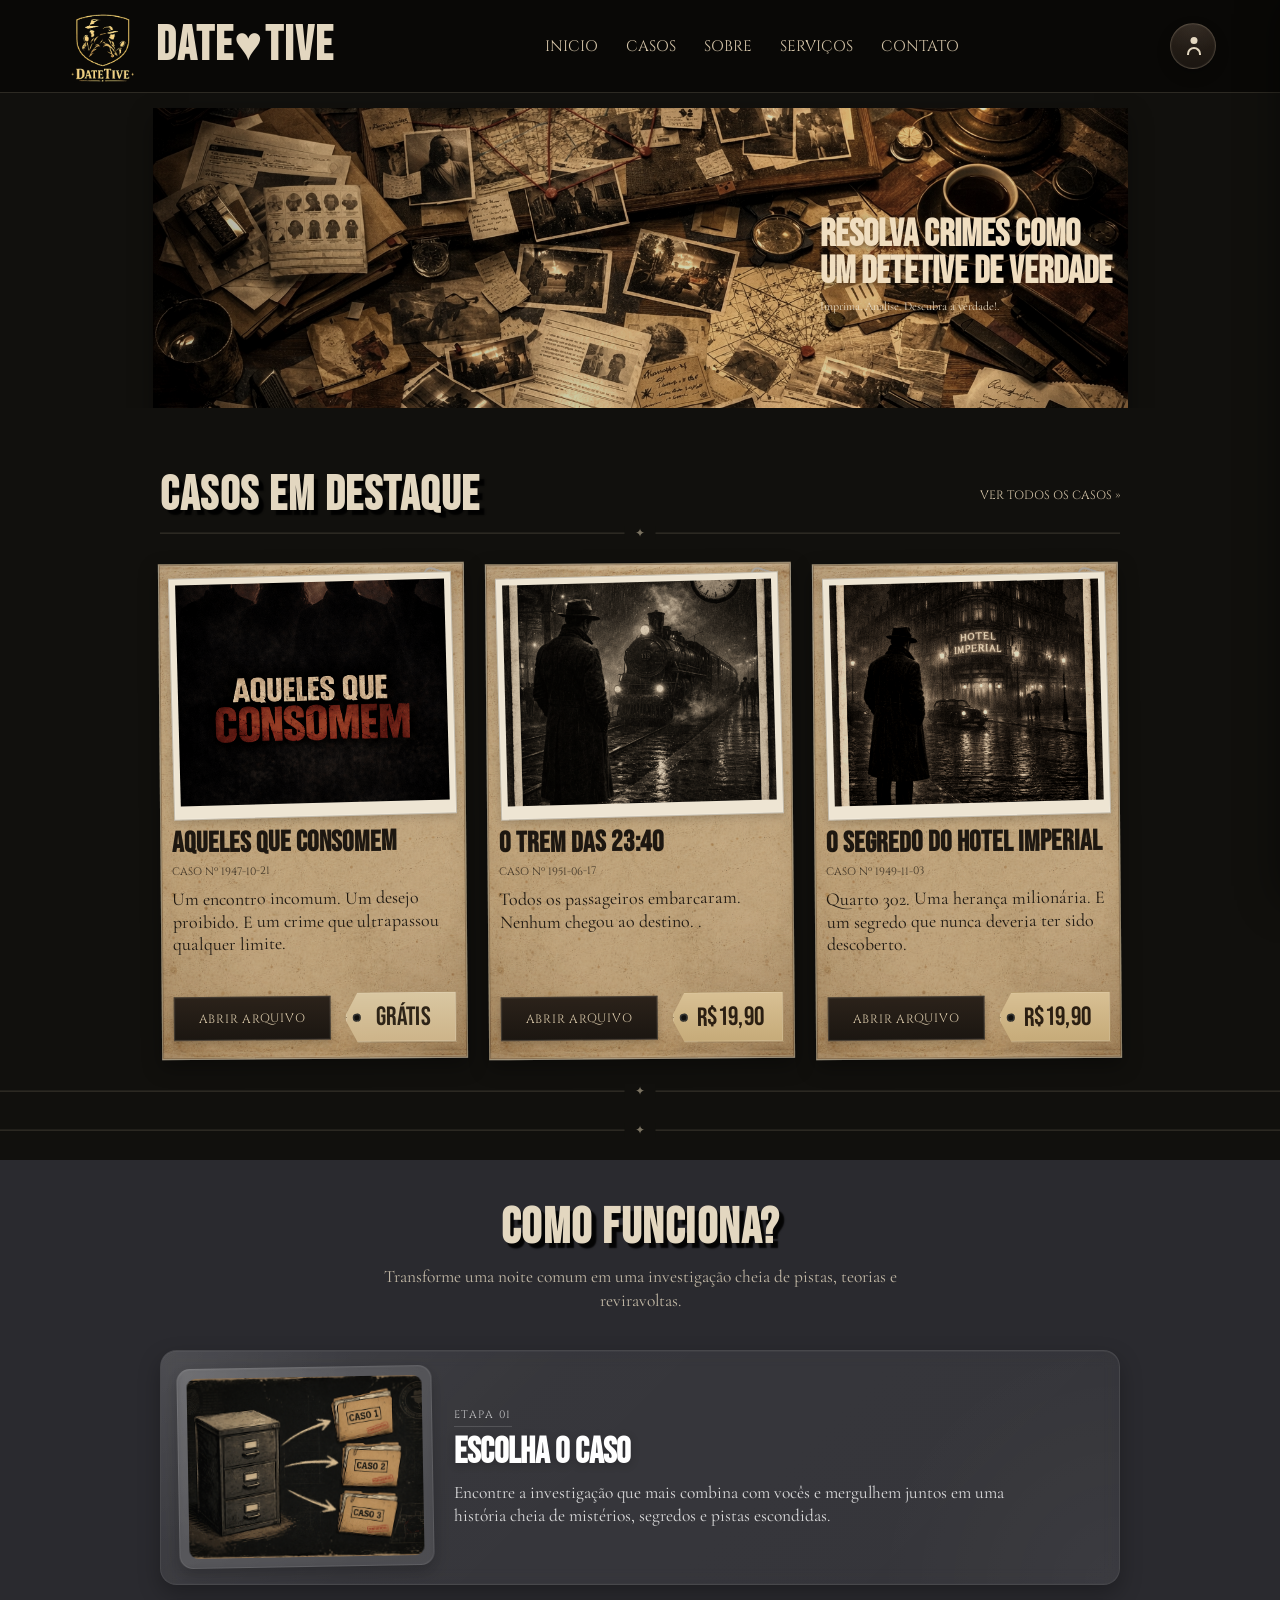
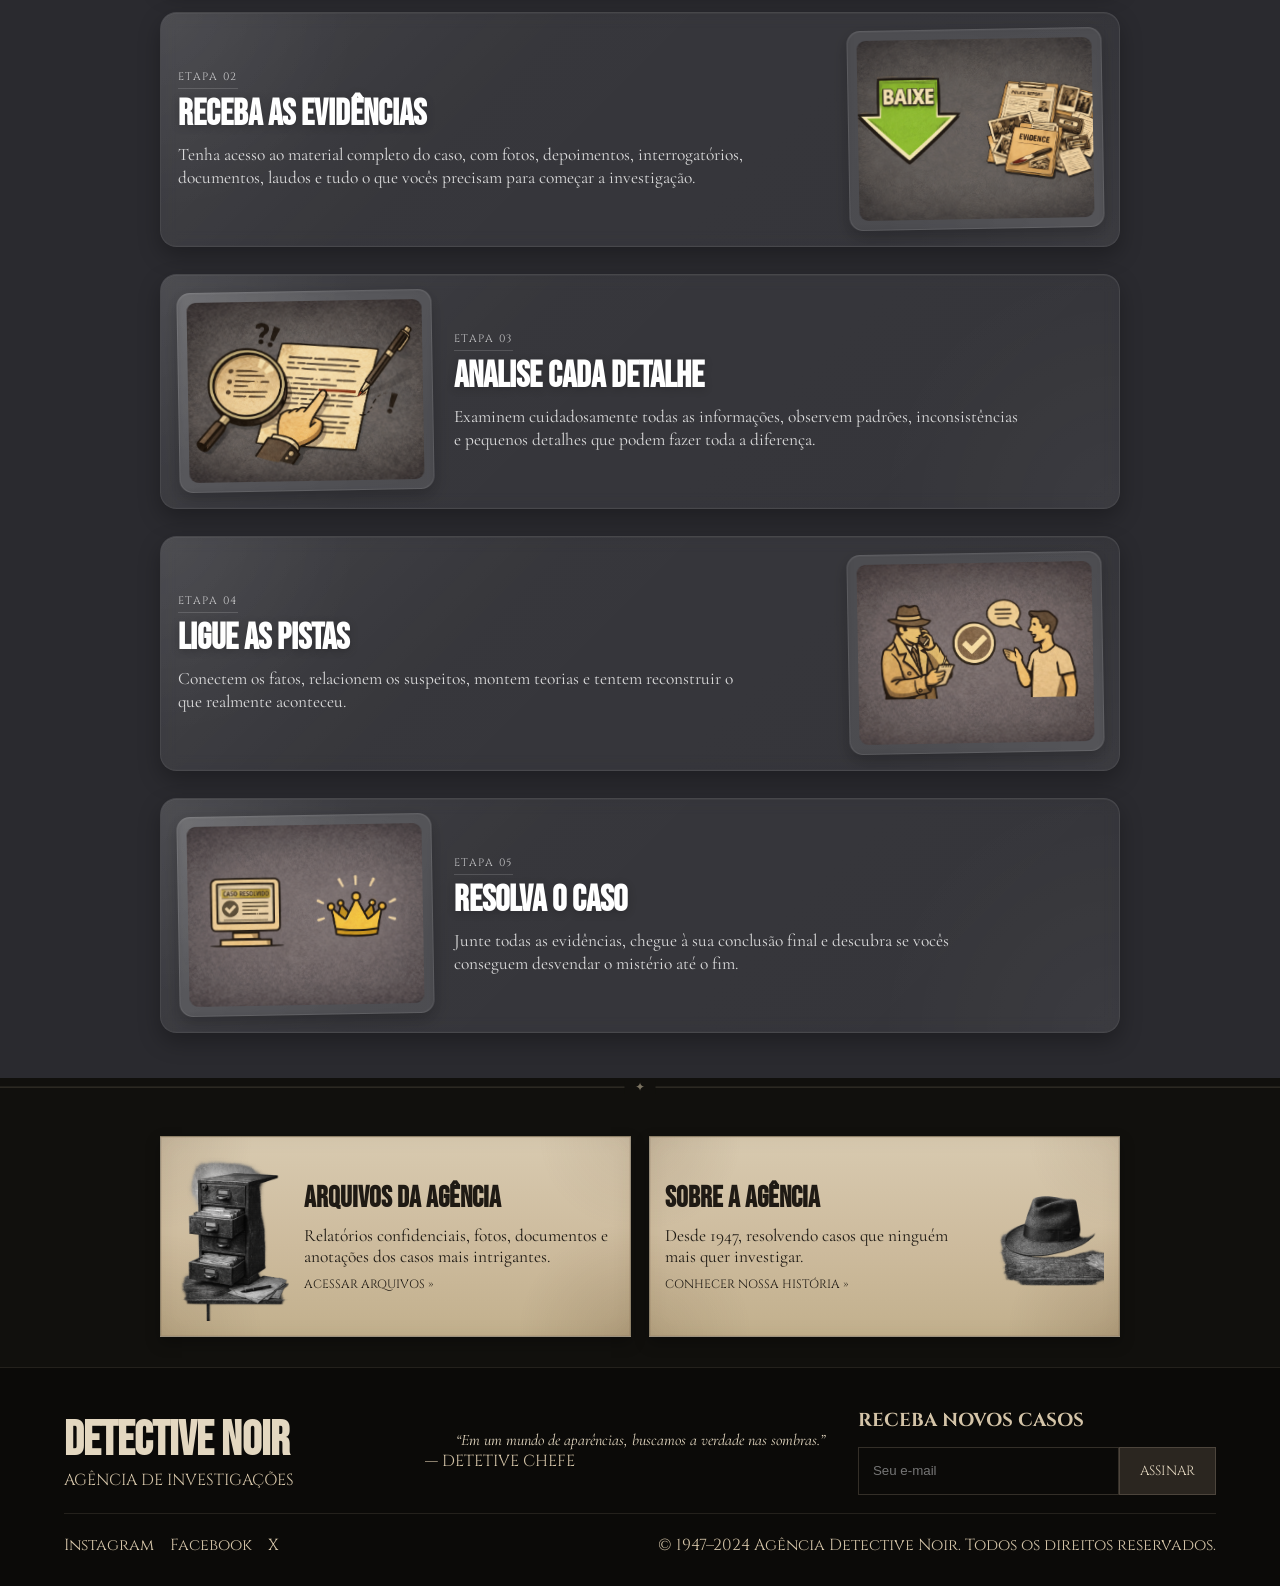
==== commit c3a0723f: "botao de suporte" ====
--- a/index.html
+++ b/index.html
@@ -38,7 +38,6 @@
 
         <div class="logo-text">
           <h1 class="logo-title">DATE♥TIVE</h1>
-          <p class="logo-subtitle">AGÊNCIA DE INVESTIGAÇÕES</p>
         </div>
       </div>
 
@@ -427,6 +426,19 @@
   </footer>
   <audio id="paperHoverSound" src="assets/audio/paper-hover.mp3" preload="auto"></audio>
   <script src="js/main.js"></script>
+
+
+
+<a href="#" class="floating-help-btn" aria-label="Ajuda">
+  <span class="chat-bubble-icon"></span>
+</a>
+
+
+
+
+
+
+
 </body>
 
 
--- a/css/style.css
+++ b/css/style.css
@@ -1285,4 +1285,79 @@
 .mobile-nav a:hover {
   color: #fff2d2;
   transform: translateX(4px);
+}
+
+
+
+
+/* =========================================
+   BOTÃO FLUTUANTE DE AJUDA
+========================================= */
+.floating-help-btn {
+  display: none;
+  position: fixed;
+  right: 22px;
+  bottom: 22px;
+  width: 64px;
+  height: 64px;
+  border-radius: 50%;
+  background:
+    radial-gradient(circle at top, rgba(255,255,255,0.05), transparent 60%),
+    linear-gradient(to bottom, #2b221a, #1a1410);
+  border: 1px solid rgba(212, 196, 168, 0.18);
+  align-items: center;
+  justify-content: center;
+  box-shadow:
+    0 14px 30px rgba(0,0,0,0.30),
+    0 8px 18px rgba(0,0,0,0.22),
+    inset 0 1px 0 rgba(255,255,255,0.04);
+  z-index: 3000;
+  transition: transform 0.25s ease, box-shadow 0.25s ease, background 0.25s ease;
+}
+
+.floating-help-btn:hover {
+  transform: translateY(-4px) scale(1.03);
+  background:
+    radial-gradient(circle at top, rgba(255,255,255,0.07), transparent 60%),
+    linear-gradient(to bottom, #3a2d23, #211913);
+  box-shadow:
+    0 18px 36px rgba(0,0,0,0.36),
+    0 10px 20px rgba(0,0,0,0.28),
+    inset 0 1px 0 rgba(255,255,255,0.06);
+}
+
+/* Ícone do balão */
+.chat-bubble-icon {
+  position: relative;
+  display: block;
+  width: 24px;
+  height: 18px;
+  border: 2px solid #d4c4a8;
+  border-radius: 8px;
+  box-sizing: border-box;
+}
+
+.chat-bubble-icon::before {
+  content: "";
+  position: absolute;
+  bottom: -5px;
+  left: 5px;
+  width: 8px;
+  height: 8px;
+  border-left: 2px solid #d4c4a8;
+  border-bottom: 2px solid #d4c4a8;
+  transform: rotate(-35deg);
+  background: transparent;
+}
+
+.chat-bubble-icon::after {
+  content: "";
+  position: absolute;
+  top: 5px;
+  left: 5px;
+  width: 10px;
+  height: 2px;
+  background: #d4c4a8;
+  border-radius: 999px;
+  box-shadow: 0 5px 0 #d4c4a8;
 }
--- a/css/responsive.css
+++ b/css/responsive.css
@@ -31,78 +31,62 @@
     position: relative;
   }
 
-  /* =========================
-     NAVBAR MOBILE
-  ========================= */
-  .nav-wrapper {
-    display: flex;
-    flex-direction: row;
-    align-items: center;
-    justify-content: space-between;
-    padding: 12px 0;
-    gap: 12px;
-  }
-
-  .logo-area {
-    display: flex;
-    align-items: center;
-    gap: 10px;
-    flex: 1;
-    min-width: 0;
-  }
-
-  .logo-text {
-    display: flex;
-    flex-direction: column;
-    justify-content: center;
-  }
-
-  .site-logo {
-    width: 68px;
-    height: 68px;
-    object-fit: contain;
-    flex-shrink: 0;
-  }
-
-  .logo-title {
-    font-size: 1.9rem;
-    line-height: 1;
-  }
-
-  .logo-subtitle {
-    font-size: 0.52rem;
-    letter-spacing: 1.8px;
-    margin-top: 3px;
-  }
-
-  .main-nav {
-    display: none;
-  }
-
-  .profile-btn {
-    display: none;
-  }
-
-  .nav-actions {
-    display: flex;
-    align-items: center;
-    justify-content: flex-end;
-    width: auto;
-    height: auto;
-    position: static;
-    flex-shrink: 0;
-  }
-
-  .menu-toggle {
-    display: flex;
-    width: 32px;
-    height: 32px;
-    flex-shrink: 0;
-  }
-
-  .menu-toggle span {
-  width: 14px;
-  height: 2px;
+ /* =========================
+   NAVBAR MOBILE
+========================= */
+.nav-wrapper {
+  display: grid;
+  grid-template-columns: 42px 1fr 42px;
+  align-items: center;
+  padding: 12px 0;
+  gap: 10px;
+}
+
+.logo-area {
+  display: contents;
+}
+
+.site-logo {
+  width: 42px;
+  height: 42px;
+  object-fit: contain;
+  justify-self: start;
+}
+
+.logo-text {
+  display: flex;
+  justify-content: center;
+  align-items: center;
+}
+
+.logo-title {
+  font-size: 1.9rem;
+  line-height: 1;
+  text-align: center;
+  margin: 0;
+}
+
+.main-nav {
+  display: none;
+}
+
+.profile-btn {
+  display: none;
+}
+
+.nav-actions {
+  display: flex;
+  justify-content: flex-end;
+  align-items: center;
+  width: auto;
+  height: auto;
+  position: static;
+}
+
+.menu-toggle {
+  display: flex;
+  width: 42px;
+  height: 42px;
 }
 
   /* =========================
@@ -111,6 +95,7 @@
   .hero {
     height: 240px;
     margin-bottom: 20px;
+    margin-top: 20px;
     padding: 0;
   }
 
@@ -382,4 +367,22 @@
     font-size: 1.1rem;
     line-height: 1.35;
   }
+
+
+  .floating-help-btn {
+  display: flex;
+  width: 56px;
+  height: 56px;
+  right: 16px;
+  bottom: 16px;
+}
+
+.chat-bubble-icon {
+  width: 22px;
+  height: 18px;
+}
+
+
+
+
 }
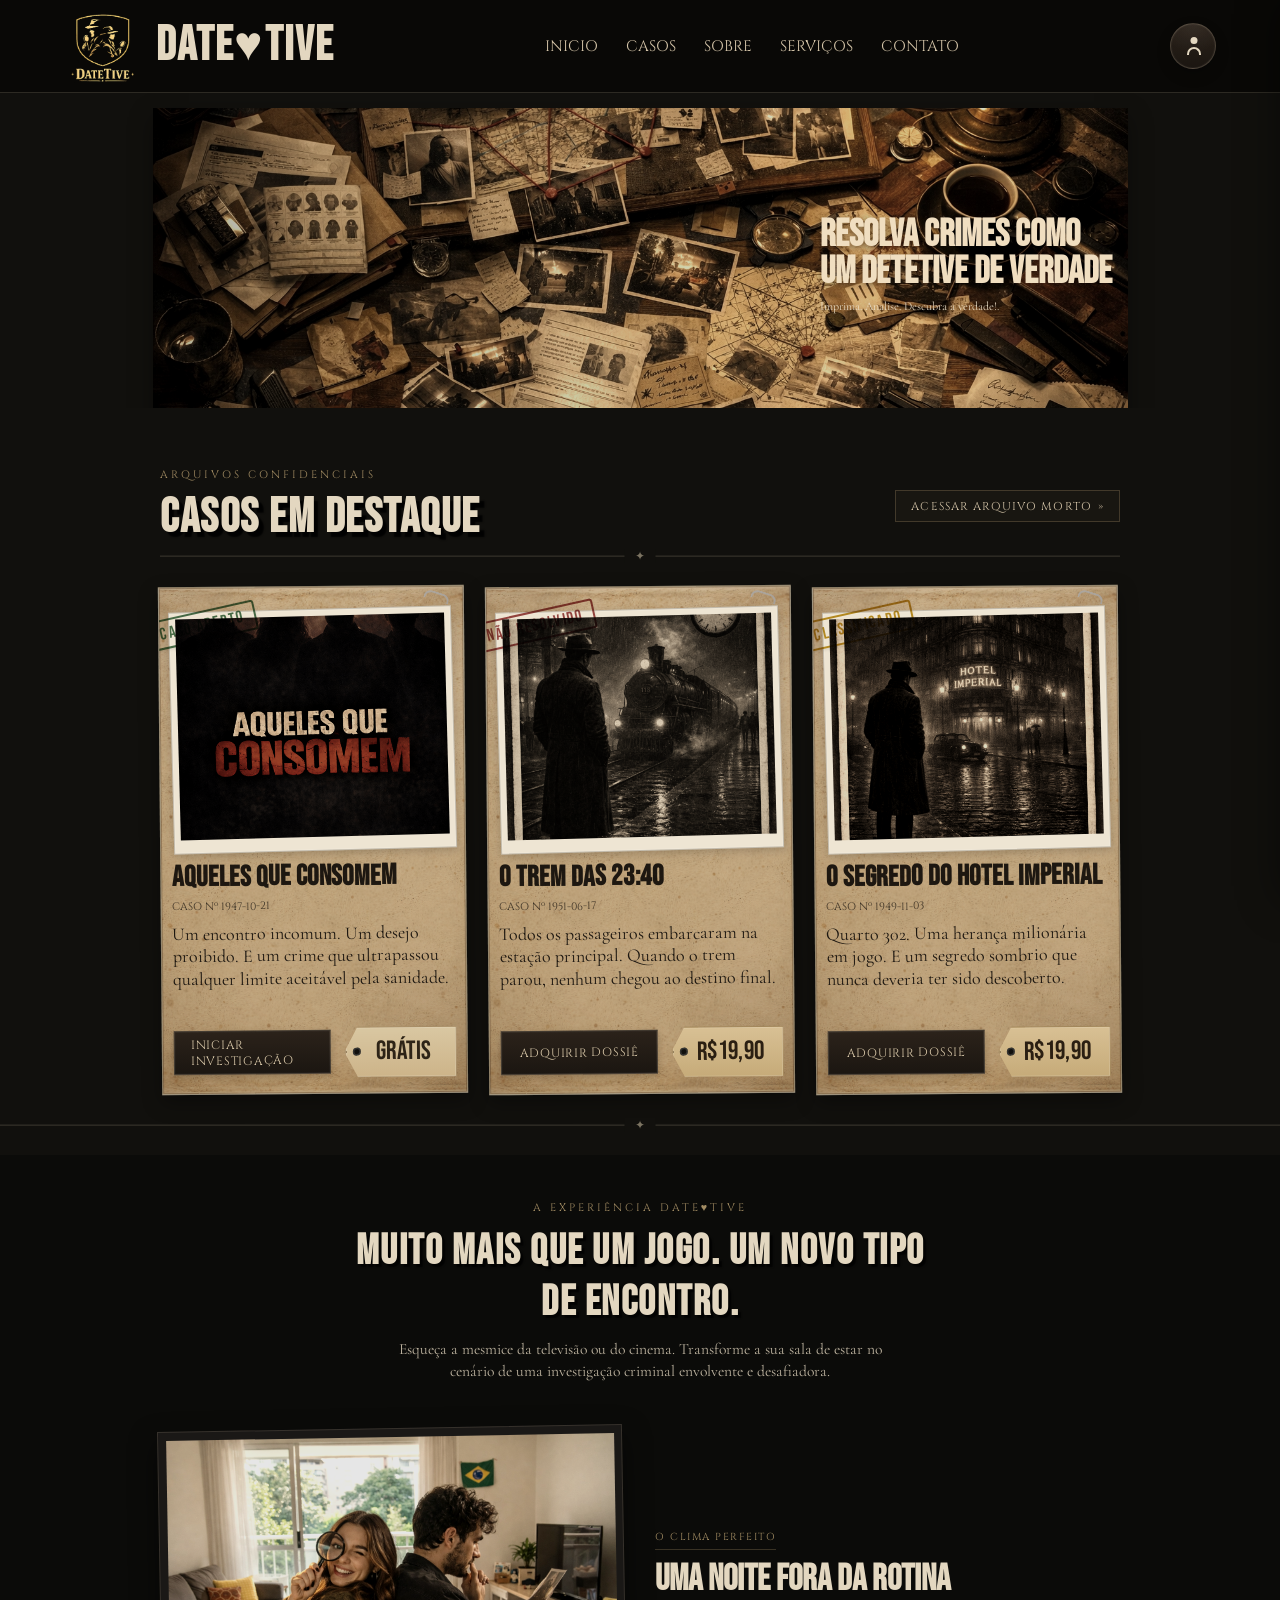
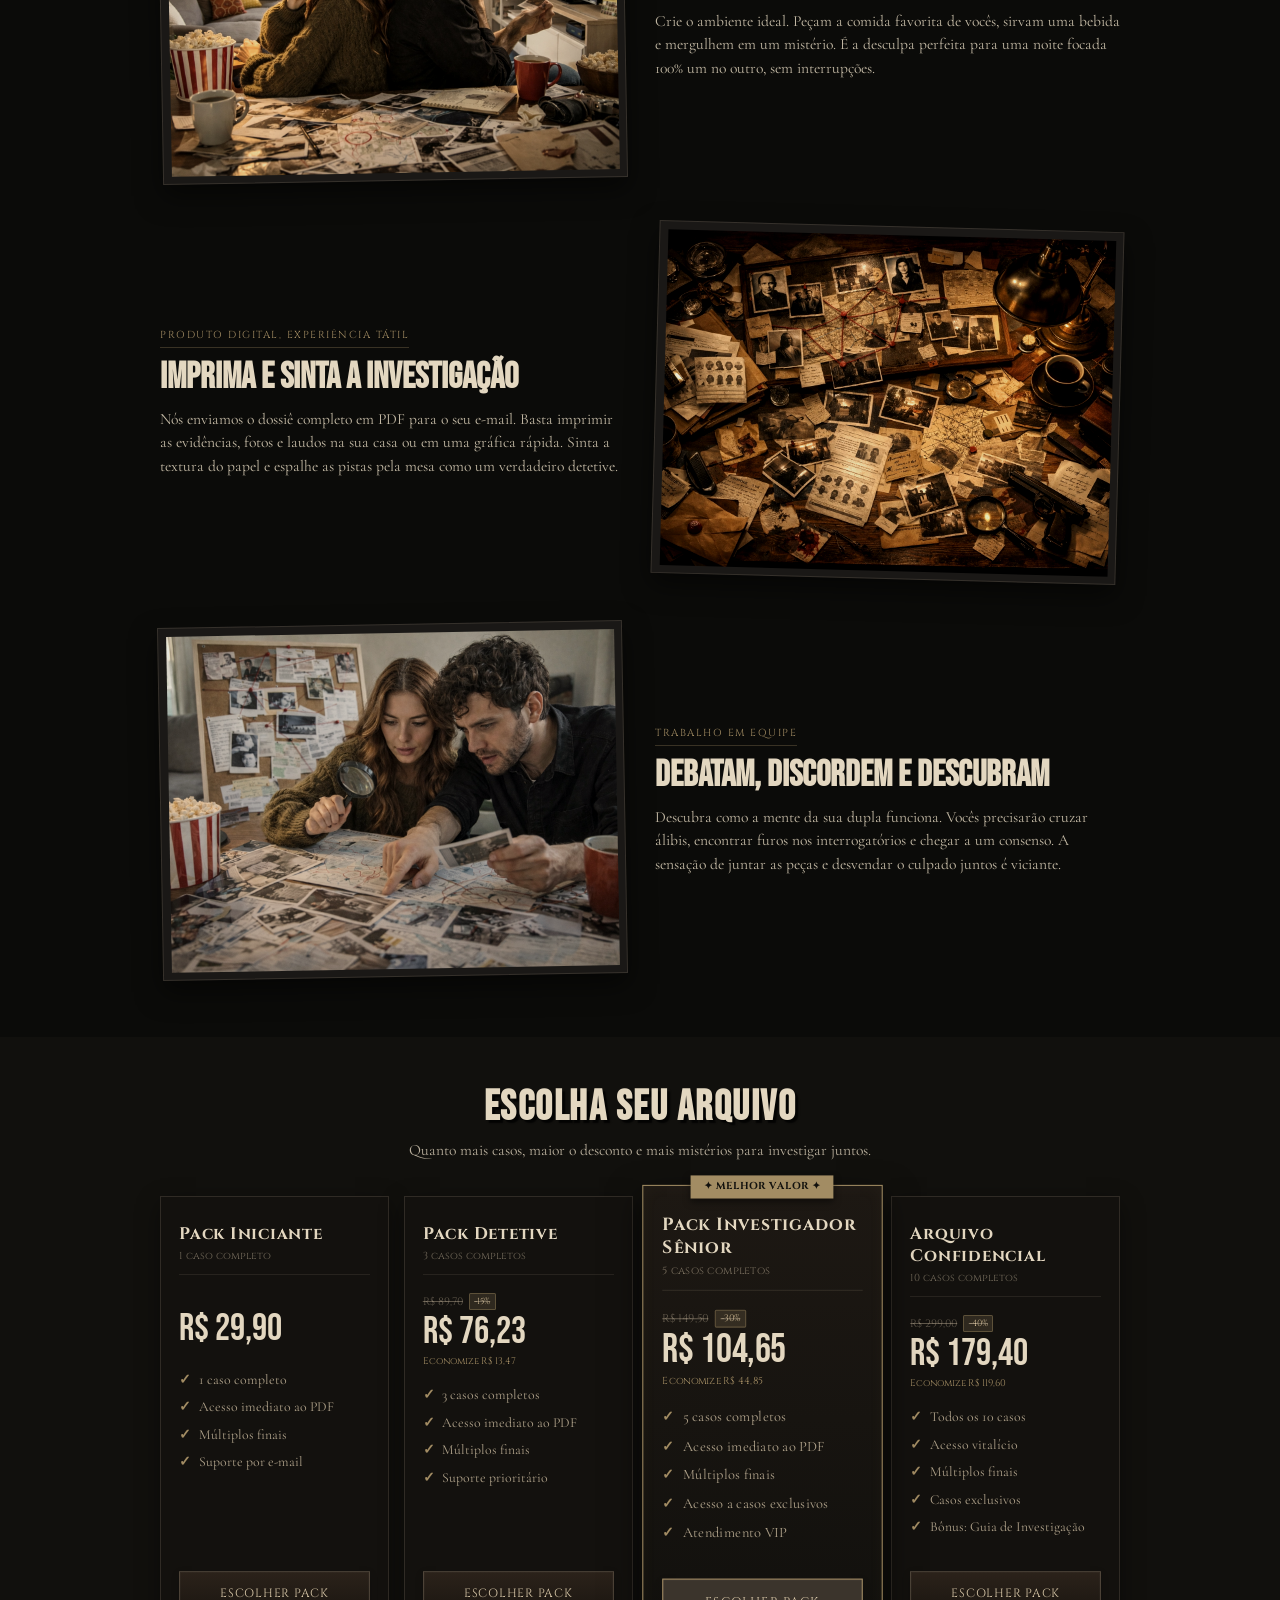
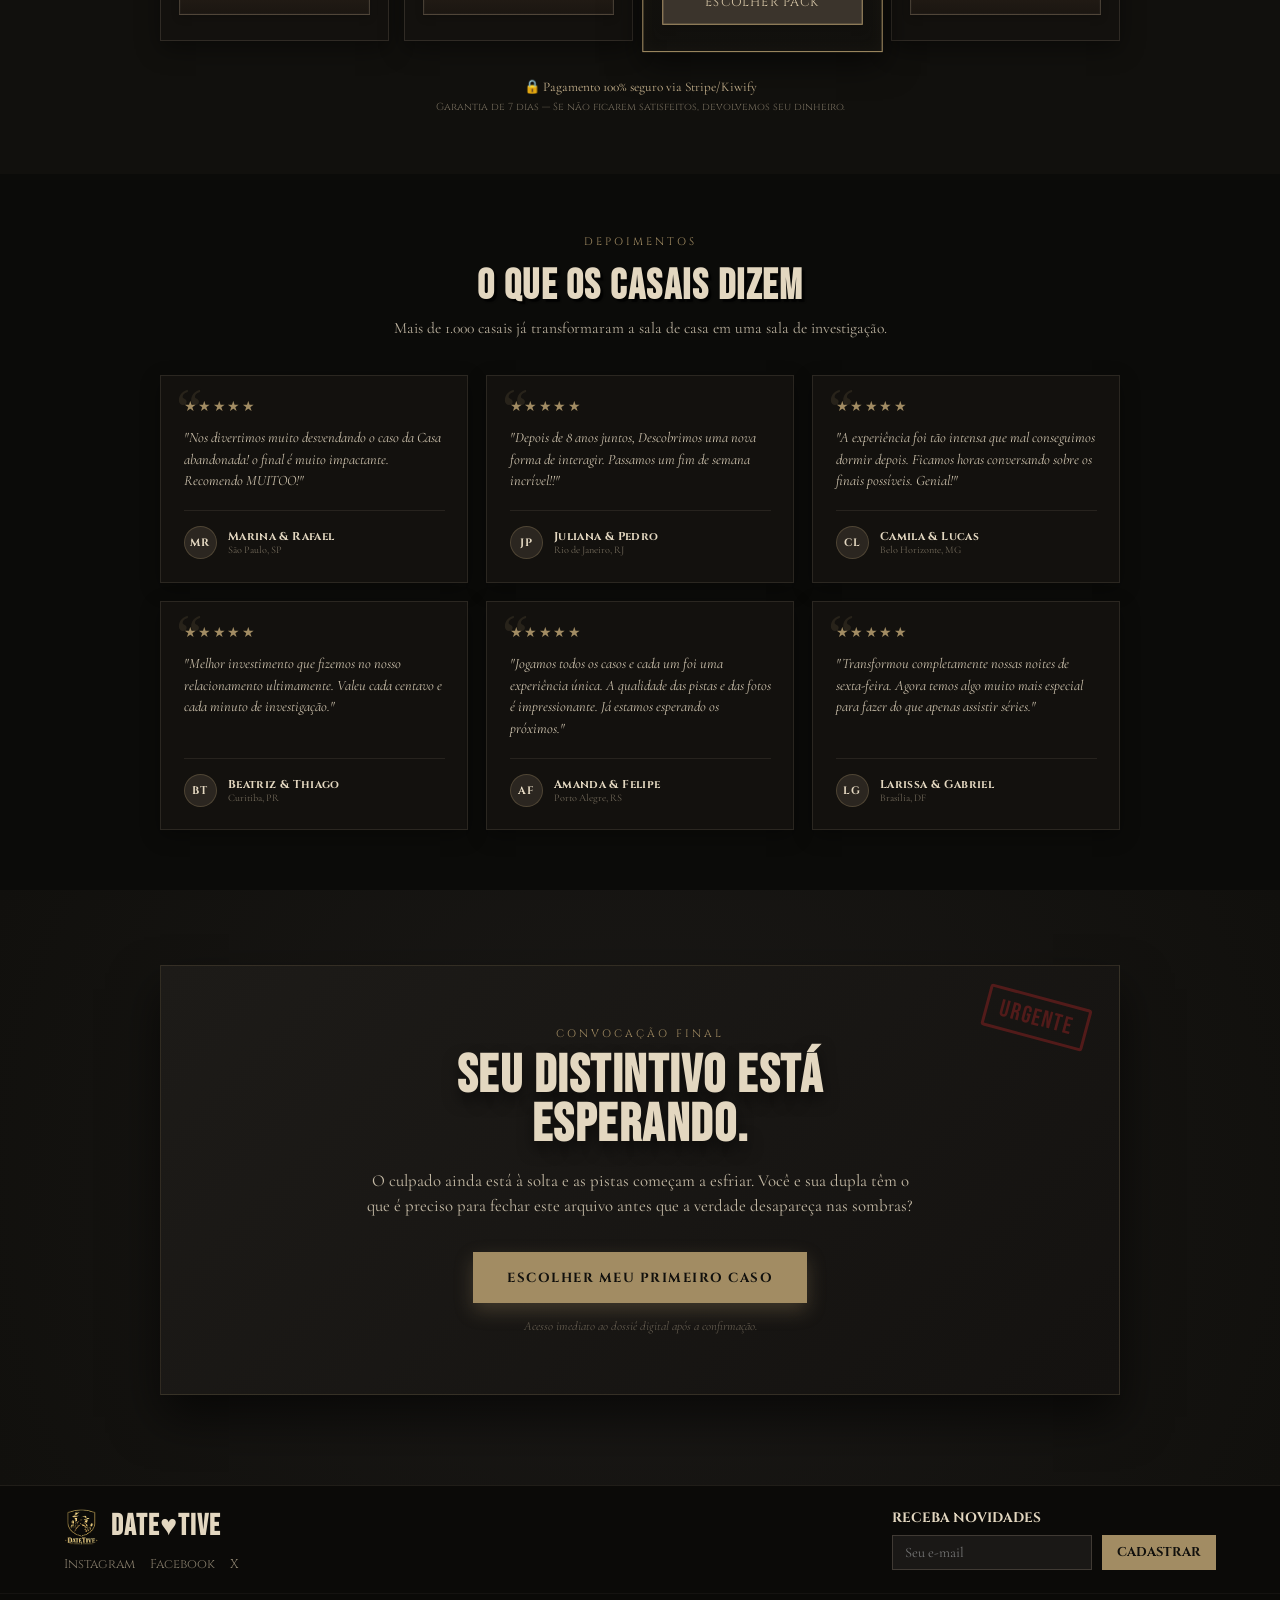
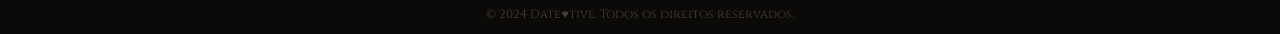
==== commit 652ac6c1: "o que dizem e packs" ====
--- a/index.html
+++ b/index.html
@@ -147,108 +147,117 @@
       </section>
 
 
-      <section class="featured-cases">
-        <div class="container">
-
-          <div class="section-title-row">
-            <h2>CASOS EM DESTAQUE</h2>
-            <a href="#">VER TODOS OS CASOS »</a>
-          </div>
-
-          <div class="section-divider"></div>
-
-          <div class="cases-grid">
-
-            <!-- Caso 1 -->
-
-            <article class="case-card">
-              <div class="clip"></div>
-
-              <div class="case-photo">
-                <img src="assets/img/cards/aqueles-que-consomem.jpg" alt="">
-                <div class="case-overlay">
-                  <span>12 fotos</span>
-                  <span>8 interrogatórios</span>
-                  <span>15 evidências</span>
-                  <span class="difficulty easy">Fácil</span>
-                </div>
-              </div>
-
-              <div class="case-content">
-                <h3>Aqueles que consomem</h3>
-                <span class="case-id">CASO Nº 1947-10-21</span>
-                <p>Um encontro incomum.
-                  Um desejo proibido.
-                  E um crime que ultrapassou qualquer limite.</p>
-
-                <div class="case-actions">
-                  <a href="casos/aqueles_que_consomem.html" class="case-btn">ABRIR ARQUIVO</a>
-                  <div class="price-tag free">GRÁTIS</div>
-                </div>
-              </div>
-            </article>
-
-            <!-- Caso 2 -->
-            <article class="case-card">
-              <div class="clip"></div>
-
-              <div class="case-photo">
-                <img src="assets/img/cards/trem.jpg" alt="">
-                <div class="case-overlay">
-                  <span>23 fotos</span>
-                  <span>17 interrogatórios</span>
-                  <span>35 evidências</span>
-                  <span class="difficulty hard">Difícil</span>
-                </div>
-              </div>
-
-              <div class="case-content">
-                <h3>O TREM DAS 23:40</h3>
-                <span class="case-id">CASO Nº 1951-06-17</span>
-                <p>Todos os passageiros embarcaram. Nenhum chegou ao destino.
-
-
-
-
-                  .
-                </p>
-
-                <div class="case-actions">
-                  <a href="#" class="case-btn">ABRIR ARQUIVO</a>
-                  <div class="price-tag paid">R$19,90</div>
-                </div>
-              </div>
-            </article>
-
-            <!-- Caso 3 -->
-            <article class="case-card">
-              <div class="clip"></div>
-
-              <div class="case-photo">
-                <img src="assets/img/cards/hotel.jpg" alt="">
-                <div class="case-overlay">
-                  <span>23 fotos</span>
-                  <span>17 interrogatórios</span>
-                  <span>35 evidências</span>
-                  <span class="difficulty medium">Médio</span>
-                </div>
-              </div>
-
-              <div class="case-content">
-                <h3>O SEGREDO DO HOTEL IMPERIAL</h3>
-                <span class="case-id">CASO Nº 1949-11-03</span>
-                <p>Quarto 302. Uma herança milionária. E um segredo que nunca deveria ter sido descoberto.</p>
-
-                <div class="case-actions">
-                  <a href="#" class="case-btn">ABRIR ARQUIVO</a>
-                  <div class="price-tag paid">R$19,90</div>
-                </div>
-              </div>
-            </article>
-
-          </div>
-        </div>
-      </section>
+
+
+      <!-------------- CASOS EM DESTAQUE    ---------------->
+      <!-------------- CASOS EM DESTAQUE    ---------------->
+      <!-------------- CASOS EM DESTAQUE    ---------------->
+
+
+<section class="featured-cases">
+  <div class="container">
+
+    <div class="section-title-row">
+      <div class="title-group">
+        <span class="section-label">ARQUIVOS CONFIDENCIAIS</span>
+        <h2>CASOS EM DESTAQUE</h2>
+      </div>
+      <a href="#" class="view-all-link">ACESSAR ARQUIVO MORTO <span class="arrow">»</span></a>
+    </div>
+
+    <div class="section-divider"></div>
+
+    <div class="cases-grid">
+
+      <article class="case-card">
+        <div class="clip"></div>
+        <div class="dossier-stamp stamp-free">CASO ABERTO</div>
+
+        <div class="case-photo">
+          <img src="assets/img/cards/aqueles-que-consomem.jpg" alt="Caso Aqueles que Consomem">
+          <div class="case-overlay">
+            <span>12 fotos</span>
+            <span>8 interrogatórios</span>
+            <span>15 evidências</span>
+            <span class="difficulty easy">Fácil</span>
+          </div>
+        </div>
+
+        <div class="case-content">
+          <h3>Aqueles que consomem</h3>
+          <span class="case-id">CASO Nº 1947-10-21</span>
+          <p>Um encontro incomum. Um desejo proibido. E um crime que ultrapassou qualquer limite aceitável pela sanidade.</p>
+
+          <div class="case-actions">
+            <a href="casos/aqueles_que_consomem.html" class="case-btn">INICIAR INVESTIGAÇÃO</a>
+            <div class="price-tag free"><span>GRÁTIS</span></div>
+          </div>
+        </div>
+      </article>
+
+      <article class="case-card">
+        <div class="clip"></div>
+        <div class="dossier-stamp stamp-unsolved">NÃO RESOLVIDO</div>
+
+        <div class="case-photo">
+          <img src="assets/img/cards/trem.jpg" alt="Caso O Trem das 23:40">
+          <div class="case-overlay">
+            <span>23 fotos</span>
+            <span>17 interrogatórios</span>
+            <span>35 evidências</span>
+            <span class="difficulty hard">Difícil</span>
+          </div>
+        </div>
+
+        <div class="case-content">
+          <h3>O TREM DAS 23:40</h3>
+          <span class="case-id">CASO Nº 1951-06-17</span>
+          <p>Todos os passageiros embarcaram na estação principal. Quando o trem parou, nenhum chegou ao destino final.</p>
+
+          <div class="case-actions">
+            <a href="#" class="case-btn">ADQUIRIR DOSSIÊ</a>
+            <div class="price-tag paid"><span>R$19,90</span></div>
+          </div>
+        </div>
+      </article>
+
+      <article class="case-card">
+        <div class="clip"></div>
+        <div class="dossier-stamp stamp-classified">CLASSIFICADO</div>
+
+        <div class="case-photo">
+          <img src="assets/img/cards/hotel.jpg" alt="Caso O Segredo do Hotel Imperial">
+          <div class="case-overlay">
+            <span>23 fotos</span>
+            <span>17 interrogatórios</span>
+            <span>35 evidências</span>
+            <span class="difficulty medium">Médio</span>
+          </div>
+        </div>
+
+        <div class="case-content">
+          <h3>O SEGREDO DO HOTEL IMPERIAL</h3>
+          <span class="case-id">CASO Nº 1949-11-03</span>
+          <p>Quarto 302. Uma herança milionária em jogo. E um segredo sombrio que nunca deveria ter sido descoberto.</p>
+
+          <div class="case-actions">
+            <a href="#" class="case-btn">ADQUIRIR DOSSIÊ</a>
+            <div class="price-tag paid"><span>R$19,90</span></div>
+          </div>
+        </div>
+      </article>
+
+    </div>
+  </div>
+</section>
+
+
+      
+      <!-------------- FIM CASOS EM DESTAQUE    ---------------->
+
+
+
+
       <div class="section-divider"></div>
 
 
@@ -260,86 +269,52 @@
       <!--------------                   ---------------->
       <!--------------                   ---------------->
 
-      </section>
-      <div class="section-divider"></div>
-
-      <section class="how-it-works">
-        <div class="container">
-          <div class="how-title">
-            <h2>COMO FUNCIONA?</h2>
-            <p>Transforme uma noite comum em uma investigação cheia de pistas, teorias e reviravoltas.</p>
-          </div>
-
-          <div class="how-list">
-
-            <!-- ITEM 1 -->
-            <article class="how-card reveal-up">
-              <div class="how-image">
-                <img src="assets/img/how/1.jpg" alt="Escolha o caso">
-              </div>
-              <div class="how-text">
-                <span class="how-step">ETAPA 01</span>
-                <h3>Escolha o caso</h3>
-                <p>Encontre a investigação que mais combina com vocês e mergulhem juntos em uma história cheia de
-                  mistérios, segredos e pistas escondidas.</p>
-              </div>
-            </article>
-
-            <!-- ITEM 2 -->
-            <article class="how-card reverse reveal-up">
-              <div class="how-image">
-                <img src="assets/img/how/2.jpg" alt="Receba as evidências">
-              </div>
-              <div class="how-text">
-                <span class="how-step">ETAPA 02</span>
-                <h3>Receba as evidências</h3>
-                <p>Tenha acesso ao material completo do caso, com fotos, depoimentos, interrogatórios, documentos,
-                  laudos e tudo o que vocês precisam para começar a investigação.</p>
-              </div>
-            </article>
-
-            <!-- ITEM 3 -->
-            <article class="how-card reveal-up">
-              <div class="how-image">
-                <img src="assets/img/how/3.jpg" alt="Analise cada detalhe">
-              </div>
-              <div class="how-text">
-                <span class="how-step">ETAPA 03</span>
-                <h3>Analise cada detalhe</h3>
-                <p>Examinem cuidadosamente todas as informações, observem padrões, inconsistências e pequenos detalhes
-                  que podem fazer toda a diferença.</p>
-              </div>
-            </article>
-
-            <!-- ITEM 4 -->
-            <article class="how-card reverse reveal-up">
-              <div class="how-image">
-                <img src="assets/img/how/4.jpg" alt="Ligue as pistas">
-              </div>
-              <div class="how-text">
-                <span class="how-step">ETAPA 04</span>
-                <h3>Ligue as pistas</h3>
-                <p>Conectem os fatos, relacionem os suspeitos, montem teorias e tentem reconstruir o que realmente
-                  aconteceu.</p>
-              </div>
-            </article>
-
-            <!-- ITEM 5 -->
-            <article class="how-card reveal-up">
-              <div class="how-image">
-                <img src="assets/img/how/5.jpg" alt="Resolva o caso">
-              </div>
-              <div class="how-text">
-                <span class="how-step">ETAPA 05</span>
-                <h3>Resolva o caso</h3>
-                <p>Junte todas as evidências, chegue à sua conclusão final e descubra se vocês conseguem desvendar o
-                  mistério até o fim.</p>
-              </div>
-            </article>
-
-          </div>
-        </div>
-      </section>
+      <section class="experience-section">
+  <div class="container">
+    <div class="experience-title">
+      <span class="section-label">A EXPERIÊNCIA DATE♥TIVE</span>
+      <h2>MUITO MAIS QUE UM JOGO. UM NOVO TIPO DE ENCONTRO.</h2>
+      <p>Esqueça a mesmice da televisão ou do cinema. Transforme a sua sala de estar no cenário de uma investigação criminal envolvente e desafiadora.</p>
+    </div>
+
+    <div class="experience-list">
+
+      <article class="experience-card reveal-up">
+        <div class="experience-image">
+          <img src="assets/img/how/casal-vinho.webp" alt="Casal tomando vinho e analisando evidências">
+        </div>
+        <div class="experience-text">
+          <span class="experience-tag">O CLIMA PERFEITO</span>
+          <h3>Uma Noite Fora da Rotina</h3>
+          <p>Crie o ambiente ideal. Peçam a comida favorita de vocês, sirvam uma bebida e mergulhem em um mistério. É a desculpa perfeita para uma noite focada 100% um no outro, sem interrupções.</p>
+        </div>
+      </article>
+
+      <article class="experience-card reverse reveal-up">
+        <div class="experience-image">
+          <img src="assets/img/how/pistas-mesa.webp" alt="Pistas e evidências impressas espalhadas pela mesa">
+        </div>
+        <div class="experience-text">
+          <span class="experience-tag">PRODUTO DIGITAL, EXPERIÊNCIA TÁTIL</span>
+          <h3>Imprima e Sinta a Investigação</h3>
+          <p>Nós enviamos o dossiê completo em PDF para o seu e-mail. Basta imprimir as evidências, fotos e laudos na sua casa ou em uma gráfica rápida. Sinta a textura do papel e espalhe as pistas pela mesa como um verdadeiro detetive.</p>
+        </div>
+      </article>
+
+      <article class="experience-card reveal-up">
+        <div class="experience-image">
+          <img src="assets/img/how/casal-descobrindo.webp" alt="Casal debatendo teorias do caso">
+        </div>
+        <div class="experience-text">
+          <span class="experience-tag">TRABALHO EM EQUIPE</span>
+          <h3>Debatam, Discordem e Descubram</h3>
+          <p>Descubra como a mente da sua dupla funciona. Vocês precisarão cruzar álibis, encontrar furos nos interrogatórios e chegar a um consenso. A sensação de juntar as peças e desvendar o culpado juntos é viciante.</p>
+        </div>
+      </article>
+
+    </div>
+  </div>
+</section>
 
 
       <!--------------                   ---------------->
@@ -347,40 +322,250 @@
       <!--------------                   ---------------->
       <!----------------- COMO FUNCIONA ----------------->
 
-      <div class="section-divider"></div>
-
-      <section class="info-blocks">
-
-
-
-
-
-
-
-        <section class="info-blocks">
-          <div class="container info-grid">
-
-            <div class="info-card">
-              <img src="assets/img/decorative/cabinet.png" alt="">
-              <div>
-                <h3>ARQUIVOS DA AGÊNCIA</h3>
-                <p>Relatórios confidenciais, fotos, documentos e anotações dos casos mais intrigantes.</p>
-                <a href="#">ACESSAR ARQUIVOS »</a>
-              </div>
-            </div>
-
-            <div class="info-card">
-              <div>
-                <h3>SOBRE A AGÊNCIA</h3>
-                <p>Desde 1947, resolvendo casos que ninguém mais quer investigar.</p>
-                <a href="#">CONHECER NOSSA HISTÓRIA »</a>
-              </div>
-              <img src="assets/img/decorative/hat.png" alt="">
-            </div>
-
-          </div>
-        </section>
-
+
+
+
+
+
+<section class="pricing-section">
+  <div class="container">
+    
+    <div class="pricing-header">
+      <h2>ESCOLHA SEU ARQUIVO</h2>
+      <p>Quanto mais casos, maior o desconto e mais mistérios para investigar juntos.</p>
+    </div>
+
+    <div class="pricing-grid">
+
+      <article class="pricing-card">
+        <h3>Pack Iniciante</h3>
+        <span class="pricing-subtitle">1 caso completo</span>
+        
+        <div class="pricing-value">
+          <span class="price-current">R$ 29,90</span>
+        </div>
+
+        <ul class="pricing-features">
+          <li>1 caso completo</li>
+          <li>Acesso imediato ao PDF</li>
+          <li>Múltiplos finais</li>
+          <li>Suporte por e-mail</li>
+        </ul>
+
+        <a href="#" class="btn-outline">ESCOLHER PACK</a>
+      </article>
+
+      <article class="pricing-card">
+        <h3>Pack Detetive</h3>
+        <span class="pricing-subtitle">3 casos completos</span>
+        
+        <div class="pricing-value">
+          <span class="price-original">R$ 89,70 <span class="discount-tag">-15%</span></span>
+          <span class="price-current">R$ 76,23</span>
+          <span class="price-savings">Economize R$ 13,47</span>
+        </div>
+
+        <ul class="pricing-features">
+          <li>3 casos completos</li>
+          <li>Acesso imediato ao PDF</li>
+          <li>Múltiplos finais</li>
+          <li>Suporte prioritário</li>
+        </ul>
+
+        <a href="#" class="btn-outline">ESCOLHER PACK</a>
+      </article>
+
+      <article class="pricing-card highlighted">
+        <div class="badge-best-value">✦ MELHOR VALOR ✦</div>
+        <h3>Pack Investigador Sênior</h3>
+        <span class="pricing-subtitle">5 casos completos</span>
+        
+        <div class="pricing-value">
+          <span class="price-original">R$ 149,50 <span class="discount-tag">-30%</span></span>
+          <span class="price-current">R$ 104,65</span>
+          <span class="price-savings">Economize R$ 44,85</span>
+        </div>
+
+        <ul class="pricing-features">
+          <li>5 casos completos</li>
+          <li>Acesso imediato ao PDF</li>
+          <li>Múltiplos finais</li>
+          <li>Acesso a casos exclusivos</li>
+          <li>Atendimento VIP</li>
+        </ul>
+
+        <a href="#" class="btn-outline">ESCOLHER PACK</a>
+      </article>
+
+      <article class="pricing-card">
+        <h3>Arquivo Confidencial</h3>
+        <span class="pricing-subtitle">10 casos completos</span>
+        
+        <div class="pricing-value">
+          <span class="price-original">R$ 299,00 <span class="discount-tag">-40%</span></span>
+          <span class="price-current">R$ 179,40</span>
+          <span class="price-savings">Economize R$ 119,60</span>
+        </div>
+
+        <ul class="pricing-features">
+          <li>Todos os 10 casos</li>
+          <li>Acesso vitalício</li>
+          <li>Múltiplos finais</li>
+          <li>Casos exclusivos</li>
+          <li>Bônus: Guia de Investigação</li>
+        </ul>
+
+        <a href="#" class="btn-outline">ESCOLHER PACK</a>
+      </article>
+
+    </div>
+    
+    <div class="pricing-footer">
+      <p>🔒 Pagamento 100% seguro via Stripe/Kiwify</p>
+      <span>Garantia de 7 dias — Se não ficarem satisfeitos, devolvemos seu dinheiro.</span>
+    </div>
+
+  </div>
+</section>
+
+
+
+      <!--------------   Depoimentos  ---------------->
+
+
+
+
+<section class="testimonials-section">
+  <div class="container">
+    
+    <div class="testimonials-header">
+      <span class="section-label">DEPOIMENTOS</span>
+      <h2>O QUE OS CASAIS DIZEM</h2>
+      <p>Mais de 1.000 casais já transformaram a sala de casa em uma sala de investigação.</p>
+    </div>
+
+    <div class="testimonials-grid">
+
+      <article class="testimonial-card">
+        <div class="quote-mark">“</div>
+        <div class="stars">★★★★★</div>
+        <p class="testimonial-text">"Nos divertimos muito desvendando o caso da Casa abandonada! o final é muito impactante. Recomendo MUITOO!"</p>
+        <div class="testimonial-author">
+          <div class="author-avatar">MR</div>
+          <div class="author-info">
+            <strong>Marina & Rafael</strong>
+            <span>São Paulo, SP</span>
+          </div>
+        </div>
+      </article>
+
+      <article class="testimonial-card">
+        <div class="quote-mark">“</div>
+        <div class="stars">★★★★★</div>
+        <p class="testimonial-text">"Depois de 8 anos juntos, Descobrimos uma nova forma de interagir. Passamos um fim de semana incrível!!"</p>
+        <div class="testimonial-author">
+          <div class="author-avatar">JP</div>
+          <div class="author-info">
+            <strong>Juliana & Pedro</strong>
+            <span>Rio de Janeiro, RJ</span>
+          </div>
+        </div>
+      </article>
+
+      <article class="testimonial-card">
+        <div class="quote-mark">“</div>
+        <div class="stars">★★★★★</div>
+        <p class="testimonial-text">"A experiência foi tão intensa que mal conseguimos dormir depois. Ficamos horas conversando sobre os finais possíveis. Genial!"</p>
+        <div class="testimonial-author">
+          <div class="author-avatar">CL</div>
+          <div class="author-info">
+            <strong>Camila & Lucas</strong>
+            <span>Belo Horizonte, MG</span>
+          </div>
+        </div>
+      </article>
+
+      <article class="testimonial-card">
+        <div class="quote-mark">“</div>
+        <div class="stars">★★★★★</div>
+        <p class="testimonial-text">"Melhor investimento que fizemos no nosso relacionamento ultimamente. Valeu cada centavo e cada minuto de investigação."</p>
+        <div class="testimonial-author">
+          <div class="author-avatar">BT</div>
+          <div class="author-info">
+            <strong>Beatriz & Thiago</strong>
+            <span>Curitiba, PR</span>
+          </div>
+        </div>
+      </article>
+
+      <article class="testimonial-card">
+        <div class="quote-mark">“</div>
+        <div class="stars">★★★★★</div>
+        <p class="testimonial-text">"Jogamos todos os casos e cada um foi uma experiência única. A qualidade das pistas e das fotos é impressionante. Já estamos esperando os próximos."</p>
+        <div class="testimonial-author">
+          <div class="author-avatar">AF</div>
+          <div class="author-info">
+            <strong>Amanda & Felipe</strong>
+            <span>Porto Alegre, RS</span>
+          </div>
+        </div>
+      </article>
+
+      <article class="testimonial-card">
+        <div class="quote-mark">“</div>
+        <div class="stars">★★★★★</div>
+        <p class="testimonial-text">"Transformou completamente nossas noites de sexta-feira. Agora temos algo muito mais especial para fazer do que apenas assistir séries."</p>
+        <div class="testimonial-author">
+          <div class="author-avatar">LG</div>
+          <div class="author-info">
+            <strong>Larissa & Gabriel</strong>
+            <span>Brasília, DF</span>
+          </div>
+        </div>
+      </article>
+
+    </div>
+  </div>
+</section>
+
+
+
+
+
+
+
+
+
+      <!--------------   Depoimentos FIM  ---------------->
+
+
+<section class="final-cta-section">
+  <div class="container">
+    <div class="cta-folder-wrapper reveal-up">
+      
+      <div class="urgent-stamp">URGENTE</div>
+
+      <div class="cta-content">
+        <span class="section-label">CONVOCAÇÃO FINAL</span>
+        <h2>SEU DISTINTIVO ESTÁ ESPERANDO.</h2>
+        <p>O culpado ainda está à solta e as pistas começam a esfriar. Você e sua dupla têm o que é preciso para fechar este arquivo antes que a verdade desapareça nas sombras?</p>
+        
+        <div class="cta-actions">
+          <a href="#casos" class="cta-main-btn">ESCOLHER MEU PRIMEIRO CASO</a>
+          <span class="cta-subtext">Acesso imediato ao dossiê digital após a confirmação.</span>
+        </div>
+      </div>
+
+      <div class="cta-decoration">
+        <img src="assets/img/decorative/badge-gold.png" alt="" class="floating-badge">
+      </div>
+
+    </div>
+  </div>
+</section>
+
+
+      
 
 
   </main>
@@ -392,38 +577,41 @@
 
 
 
-  <footer class="site-footer">
-    <div class="container footer-grid">
-
-      <div class="footer-brand">
-        <h2>DETECTIVE NOIR</h2>
-        <p>AGÊNCIA DE INVESTIGAÇÕES</p>
+<footer class="site-footer">
+  <div class="container footer-content">
+
+    <div class="footer-brand-area">
+      <div class="footer-logo-wrapper">
+        <img src="assets/img/logo.png" alt="Logo Date♥tive" class="footer-simple-logo">
+        <h2 class="footer-simple-title">DATE♥TIVE</h2>
       </div>
-
-      <div class="footer-quote">
-        <p>“Em um mundo de aparências, buscamos a verdade nas sombras.”</p>
-        <span>— DETETIVE CHEFE</span>
+      
+      <div class="footer-socials">
+        <a href="#" aria-label="Instagram">Instagram</a>
+        <a href="#" aria-label="Facebook">Facebook</a>
+        <a href="#" aria-label="X">X</a>
       </div>
-
-      <div class="footer-newsletter">
-        <h3>RECEBA NOVOS CASOS</h3>
-        <form>
-          <input type="email" placeholder="Seu e-mail">
-          <button type="submit">ASSINAR</button>
-        </form>
-      </div>
-
-    </div>
-
-    <div class="container footer-bottom">
-      <div class="socials">
-        <a href="#">Instagram</a>
-        <a href="#">Facebook</a>
-        <a href="#">X</a>
-      </div>
-      <p>© 1947–2024 Agência Detective Noir. Todos os direitos reservados.</p>
-    </div>
-  </footer>
+    </div>
+
+    <div class="footer-news-area">
+      <h3>RECEBA NOVIDADES</h3>
+      <form class="simple-newsletter">
+        <input type="email" placeholder="Seu e-mail">
+        <button type="submit">CADASTRAR</button>
+      </form>
+    </div>
+
+  </div>
+
+  <div class="footer-copyright-simple">
+    <div class="container">
+      <p>© 2024 Date♥tive. Todos os direitos reservados.</p>
+    </div>
+  </div>
+</footer>
+
+
+
   <audio id="paperHoverSound" src="assets/audio/paper-hover.mp3" preload="auto"></audio>
   <script src="js/main.js"></script>
 
--- a/css/style.css
+++ b/css/style.css
@@ -1360,4 +1360,881 @@
   background: #d4c4a8;
   border-radius: 999px;
   box-shadow: 0 5px 0 #d4c4a8;
+}
+
+
+
+/* =========================
+   SEÇÃO DE PREÇOS (PACKS)
+========================= */
+
+.pricing-section {
+  padding: 60px 0 80px;
+  position: relative;
+}
+
+.pricing-header {
+  text-align: center;
+  margin-bottom: 50px;
+}
+
+.pricing-header h2 {
+  font-family: 'Bebas Neue', sans-serif;
+  font-size: 3.5rem;
+  letter-spacing: 2px;
+  color: var(--paper-light);
+  text-shadow: 4px 4px 2px rgba(0, 0, 0, 0.8);
+  margin-bottom: 10px;
+}
+
+.pricing-header p {
+  font-size: 1.3rem;
+  color: rgba(227, 215, 192, 0.8);
+}
+
+.pricing-grid {
+  display: grid;
+  grid-template-columns: repeat(4, 1fr);
+  gap: 20px;
+  align-items: stretch; /* Garante que todos os cards tenham a mesma altura base */
+}
+
+/* Base do Card */
+.pricing-card {
+  background: #13110e;
+  border: 1px solid rgba(212, 196, 168, 0.15);
+  padding: 34px 24px;
+  display: flex;
+  flex-direction: column;
+  position: relative;
+  box-shadow: 0 10px 30px rgba(0,0,0,0.4);
+  transition: transform 0.3s ease, border-color 0.3s ease;
+}
+
+.pricing-card:hover {
+  transform: translateY(-6px);
+  border-color: rgba(212, 196, 168, 0.3);
+}
+
+/* Textos do Card */
+.pricing-card h3 {
+  font-family: 'Cinzel', serif;
+  font-size: 1.4rem;
+  color: #e3d7c0;
+  margin-bottom: 6px;
+  letter-spacing: 1px;
+}
+
+.pricing-subtitle {
+  font-family: 'Cinzel', serif;
+  font-size: 0.85rem;
+  color: rgba(212, 196, 168, 0.5);
+  display: block;
+  margin-bottom: 24px;
+  border-bottom: 1px solid rgba(212, 196, 168, 0.1);
+  padding-bottom: 14px;
+}
+
+/* Valores */
+.pricing-value {
+  margin-bottom: 24px;
+  min-height: 80px; /* Alinha os preços mesmo quando não há desconto */
+  display: flex;
+  flex-direction: column;
+  justify-content: flex-end;
+}
+
+.price-original {
+  font-family: 'Cinzel', serif;
+  font-size: 0.9rem;
+  color: rgba(212, 196, 168, 0.4);
+  text-decoration: line-through;
+  margin-bottom: 4px;
+  display: flex;
+  align-items: center;
+  gap: 8px;
+}
+
+.discount-tag {
+  background: rgba(162, 140, 99, 0.2);
+  color: #c9b48f;
+  padding: 2px 6px;
+  border-radius: 2px;
+  font-size: 0.75rem;
+  text-decoration: none;
+  border: 1px solid rgba(162, 140, 99, 0.4);
+}
+
+.price-current {
+  font-family: 'Bebas Neue', sans-serif;
+  font-size: 3.2rem;
+  line-height: 1;
+  color: var(--paper-light);
+  margin-bottom: 6px;
+}
+
+.price-savings {
+  font-family: 'Cinzel', serif;
+  font-size: 0.8rem;
+  color: #a28c63;
+}
+
+/* Lista de Vantagens */
+.pricing-features {
+  list-style: none;
+  padding: 0;
+  margin-bottom: 34px;
+  flex-grow: 1; /* Empurra o botão para o fundo */
+}
+
+.pricing-features li {
+  font-size: 1.15rem;
+  color: rgba(212, 196, 168, 0.8);
+  margin-bottom: 14px;
+  display: flex;
+  align-items: flex-start;
+  gap: 10px;
+}
+
+.pricing-features li::before {
+  content: '✓';
+  color: #a28c63;
+  font-weight: bold;
+}
+
+/* Botão ajustado para ocupar a largura total do card */
+.pricing-card .btn-outline {
+  width: 100%;
+  min-width: unset;
+}
+
+/* =========================
+   CARD DESTACADO (MESTRE)
+========================= */
+.pricing-card.highlighted {
+  border: 2px solid #a28c63; /* Borda dourada mais forte */
+  background: linear-gradient(to bottom, #1d1813, #11100d);
+  transform: scale(1.05); /* Deixa o card levemente maior */
+  z-index: 2;
+  box-shadow: 0 15px 40px rgba(0,0,0,0.6), inset 0 0 20px rgba(162, 140, 99, 0.05);
+}
+
+.pricing-card.highlighted:hover {
+  transform: scale(1.05) translateY(-6px);
+}
+
+.badge-best-value {
+  position: absolute;
+  top: -14px;
+  left: 50%;
+  transform: translateX(-50%);
+  background: #a28c63;
+  color: #11100d;
+  padding: 6px 16px;
+  font-family: 'Cinzel', serif;
+  font-size: 0.8rem;
+  font-weight: 700;
+  letter-spacing: 1px;
+  white-space: nowrap;
+  box-shadow: 0 4px 10px rgba(0,0,0,0.5);
+}
+
+.pricing-card.highlighted .btn-outline {
+  background: #3b342c; /* Botão ligeiramente mais destacado */
+  border-color: #a28c63;
+}
+
+/* Rodapé de Segurança */
+.pricing-footer {
+  text-align: center;
+  margin-top: 50px;
+}
+
+.pricing-footer p {
+  font-size: 1.1rem;
+  color: #c9b48f;
+  margin-bottom: 6px;
+}
+
+.pricing-footer span {
+  font-family: 'Cinzel', serif;
+  font-size: 0.85rem;
+  color: rgba(212, 196, 168, 0.5);
+}
+
+
+/* Rótulo pequeno acima do título */
+.section-label {
+  display: block;
+  font-family: 'Cinzel', serif;
+  font-size: 0.9rem;
+  letter-spacing: 4px;
+  color: #a28c63;
+  margin-bottom: 15px;
+  text-transform: uppercase;
+}
+
+/* Efeito de carimbo na imagem (opcional, mas fica incrível) */
+.stamp-overlay {
+  position: absolute;
+  top: 20px;
+  right: 20px;
+  border: 4px solid #7a1f1f;
+  color: #7a1f1f;
+  padding: 5px 15px;
+  font-family: 'Bebas Neue', sans-serif;
+  font-size: 1.5rem;
+  text-transform: uppercase;
+  transform: rotate(15deg);
+  opacity: 0.7;
+  border-radius: 4px;
+  pointer-events: none;
+  mix-blend-mode: multiply;
+}
+
+/* Melhorando o visual dos cards de passo */
+.how-card {
+  transition: all 0.4s ease;
+  border: 1px solid rgba(212, 196, 168, 0.08);
+}
+
+.how-card:hover {
+  border-color: rgba(162, 140, 99, 0.3);
+  background: rgba(255, 255, 255, 0.06);
+  transform: translateY(-5px);
+}
+
+.how-step {
+  color: #a28c63; /* Cor dourada para o passo */
+  font-weight: 700;
+}
+
+/* =========================
+   MELHORIAS: CASOS EM DESTAQUE
+========================= */
+
+/* Alinhamento do novo cabeçalho */
+.title-group {
+  display: flex;
+  flex-direction: column;
+}
+
+.title-group h2 {
+  margin-top: -5px; /* Compensa o espaço do label acima */
+}
+
+/* Link "Acessar Arquivo Morto" estilizado */
+.view-all-link {
+  font-family: 'Cinzel', serif;
+  font-size: 0.95rem;
+  letter-spacing: 1.5px;
+  color: #a28c63;
+  text-decoration: none;
+  display: flex;
+  align-items: center;
+  gap: 8px;
+  border: 1px solid rgba(162, 140, 99, 0.3);
+  padding: 10px 20px;
+  background: rgba(162, 140, 99, 0.05);
+  transition: all 0.3s ease;
+}
+
+.view-all-link:hover {
+  background: rgba(162, 140, 99, 0.15);
+  color: #e3d7c0;
+  border-color: #a28c63;
+}
+
+.view-all-link .arrow {
+  transition: transform 0.3s ease;
+}
+
+.view-all-link:hover .arrow {
+  transform: translateX(4px);
+}
+
+/* Efeito de Carimbo no Card (Dossier Stamp) */
+.dossier-stamp {
+  position: absolute;
+  top: 30px;
+  left: -15px;
+  font-family: 'Bebas Neue', sans-serif;
+  font-size: 1.4rem;
+  letter-spacing: 2px;
+  padding: 4px 12px;
+  transform: rotate(-12deg);
+  z-index: 10;
+  border: 3px solid;
+  border-radius: 4px;
+  opacity: 0.85;
+  mix-blend-mode: multiply;
+  pointer-events: none;
+  box-shadow: 0 2px 4px rgba(0,0,0,0.1);
+}
+
+/* Variações de Carimbo */
+.stamp-free {
+  color: #2b5c33;
+  border-color: #2b5c33;
+}
+
+.stamp-unsolved {
+  color: #8a2a2a;
+  border-color: #8a2a2a;
+}
+
+.stamp-classified {
+  color: #b58500;
+  border-color: #b58500;
+}
+
+/* Ajuste sutil na imagem do card para não brigar com o carimbo */
+.case-card .case-photo {
+  margin-top: 15px;
+}
+
+/* =========================
+   A EXPERIÊNCIA (LIFESTYLE)
+========================= */
+
+.experience-section {
+  padding: 60px 0 80px;
+  background: #0b0b09;
+  position: relative;
+}
+
+.experience-title {
+  text-align: center;
+  margin-bottom: 60px;
+}
+
+.experience-title h2 {
+  font-family: 'Bebas Neue', sans-serif;
+  font-size: 3.5rem;
+  letter-spacing: 2px;
+  color: var(--paper-light);
+  text-shadow: 4px 4px 2px rgba(0, 0, 0, 0.8);
+  margin-bottom: 15px;
+  max-width: 800px;
+  margin-left: auto;
+  margin-right: auto;
+}
+
+.experience-title p {
+  max-width: 700px;
+  margin: 0 auto;
+  font-size: 1.3rem;
+  color: rgba(227, 215, 192, 0.82);
+  line-height: 1.4;
+}
+
+.experience-list {
+  display: flex;
+  flex-direction: column;
+  gap: 60px; /* Mais espaço para respirar entre as fotos */
+}
+
+.experience-card {
+  display: grid;
+  grid-template-columns: 1fr 1fr;
+  align-items: center;
+  gap: 40px;
+}
+
+.experience-card.reverse {
+  grid-template-columns: 1fr 1fr;
+}
+
+/* Inverte a ordem apenas no desktop */
+.experience-card.reverse .experience-image {
+  order: 2;
+}
+.experience-card.reverse .experience-text {
+  order: 1;
+}
+
+.experience-image {
+  position: relative;
+  border: 1px solid rgba(212, 196, 168, 0.15);
+  padding: 10px;
+  background: #1a1816;
+  box-shadow: 0 15px 35px rgba(0,0,0,0.5);
+  transform: rotate(-1deg);
+  transition: transform 0.4s ease;
+}
+
+.experience-card:nth-child(even) .experience-image {
+  transform: rotate(1.5deg);
+}
+
+.experience-image:hover {
+  transform: rotate(0deg) scale(1.02);
+}
+
+.experience-image img {
+  width: 100%;
+  height: auto;
+  aspect-ratio: 4/3;
+  object-fit: cover;
+  filter: sepia(0.2) contrast(1.1) brightness(0.9); /* Mantém o tom Noir nas fotos reais */
+  display: block;
+}
+
+.experience-tag {
+  display: inline-block;
+  font-family: 'Cinzel', serif;
+  font-size: 0.85rem;
+  letter-spacing: 2px;
+  color: #a28c63;
+  border-bottom: 1px solid rgba(162, 140, 99, 0.3);
+  padding-bottom: 6px;
+  margin-bottom: 16px;
+}
+
+.experience-text h3 {
+  font-family: 'Bebas Neue', sans-serif;
+  font-size: 3rem;
+  line-height: 1;
+  color: #e3d7c0;
+  margin-bottom: 16px;
+}
+
+.experience-text p {
+  font-size: 1.3rem;
+  line-height: 1.5;
+  color: rgba(227, 215, 192, 0.85);
+}
+
+
+/* =========================
+   O QUE OS CASAIS DIZEM (DEPOIMENTOS)
+========================= */
+
+.testimonials-section {
+  padding: 80px 0;
+  position: relative;
+  background: #0b0b09;
+}
+
+.testimonials-header {
+  text-align: center;
+  margin-bottom: 50px;
+}
+
+.testimonials-header h2 {
+  font-family: 'Bebas Neue', sans-serif;
+  font-size: 3.5rem;
+  letter-spacing: 2px;
+  color: var(--paper-light);
+  text-shadow: 4px 4px 2px rgba(0, 0, 0, 0.8);
+  margin-bottom: 10px;
+}
+
+.testimonials-header p {
+  font-size: 1.3rem;
+  color: rgba(227, 215, 192, 0.8);
+}
+
+.testimonials-grid {
+  display: grid;
+  grid-template-columns: repeat(3, 1fr);
+  gap: 24px;
+}
+
+/* Card do Depoimento */
+.testimonial-card {
+  background: #13110e;
+  border: 1px solid rgba(212, 196, 168, 0.12);
+  padding: 30px;
+  position: relative;
+  display: flex;
+  flex-direction: column;
+  box-shadow: 0 8px 25px rgba(0,0,0,0.3);
+  transition: transform 0.3s ease, border-color 0.3s ease;
+}
+
+.testimonial-card:hover {
+  transform: translateY(-4px);
+  border-color: rgba(162, 140, 99, 0.4); /* Borda dourada ao passar o mouse */
+}
+
+/* Aspas Gigantes Decorativas */
+.quote-mark {
+  font-family: serif;
+  font-size: 5rem;
+  color: rgba(162, 140, 99, 0.15); /* Dourado muito suave */
+  line-height: 0;
+  position: absolute;
+  top: 45px;
+  left: 20px;
+  pointer-events: none;
+}
+
+/* Estrelas */
+.stars {
+  color: #a28c63; /* Dourado da paleta */
+  font-size: 1.2rem;
+  letter-spacing: 2px;
+  margin-bottom: 16px;
+  position: relative;
+  z-index: 2;
+}
+
+/* Texto do Depoimento */
+.testimonial-text {
+  font-size: 1.2rem;
+  line-height: 1.5;
+  color: rgba(227, 215, 192, 0.9);
+  flex-grow: 1; /* Faz o rodapé do card ficar sempre alinhado embaixo */
+  margin-bottom: 24px;
+  position: relative;
+  z-index: 2;
+  font-style: italic;
+}
+
+/* Rodapé do Card (Autor) */
+.testimonial-author {
+  display: flex;
+  align-items: center;
+  gap: 15px;
+  border-top: 1px solid rgba(212, 196, 168, 0.1);
+  padding-top: 20px;
+}
+
+/* Ícone de Iniciais */
+.author-avatar {
+  width: 44px;
+  height: 44px;
+  background: #2b2620;
+  border: 1px solid rgba(162, 140, 99, 0.3);
+  color: #e3d7c0;
+  border-radius: 50%; /* Mantém redondo como no seu print */
+  display: flex;
+  align-items: center;
+  justify-content: center;
+  font-family: 'Cinzel', serif;
+  font-size: 0.9rem;
+  font-weight: bold;
+  letter-spacing: 1px;
+}
+
+.author-info {
+  display: flex;
+  flex-direction: column;
+}
+
+.author-info strong {
+  font-family: 'Cinzel', serif;
+  font-size: 0.95rem;
+  color: #e3d7c0;
+  letter-spacing: 0.5px;
+}
+
+.author-info span {
+  font-size: 0.85rem;
+  color: rgba(212, 196, 168, 0.5);
+}
+
+
+/* =========================
+   CTA FINAL: CONVOCAÇÃO
+========================= */
+
+.final-cta-section {
+  padding: 100px 0 120px;
+  background: radial-gradient(circle at center, #1a1816 0%, #11100d 100%);
+}
+
+.cta-folder-wrapper {
+  position: relative;
+  background: linear-gradient(135deg, #1d1b18 0%, #141210 100%);
+  border: 1px solid rgba(162, 140, 99, 0.2);
+  padding: 80px 60px;
+  text-align: center;
+  box-shadow: 0 30px 60px rgba(0,0,0,0.6);
+  overflow: hidden;
+}
+
+/* Efeito de carimbo 'URGENTE' no canto */
+.urgent-stamp {
+  position: absolute;
+  top: 40px;
+  right: 40px;
+  font-family: 'Bebas Neue', sans-serif;
+  font-size: 2rem;
+  color: #7a1f1f;
+  border: 4px solid #7a1f1f;
+  padding: 5px 15px;
+  transform: rotate(15deg);
+  opacity: 0.6;
+  border-radius: 4px;
+  letter-spacing: 2px;
+}
+
+.cta-content {
+  max-width: 750px;
+  margin: 0 auto;
+  position: relative;
+  z-index: 5;
+}
+
+.cta-content h2 {
+  font-family: 'Bebas Neue', sans-serif;
+  font-size: 4.5rem;
+  line-height: 0.9;
+  letter-spacing: 2px;
+  color: var(--paper-light);
+  margin-bottom: 25px;
+  text-shadow: 0 10px 20px rgba(0,0,0,0.5);
+}
+
+.cta-content p {
+  font-size: 1.4rem;
+  line-height: 1.5;
+  color: rgba(227, 215, 192, 0.85);
+  margin-bottom: 45px;
+}
+
+/* Botão de Destaque Máximo */
+.cta-main-btn {
+  display: inline-block;
+  padding: 22px 45px;
+  background: #a28c63; /* Dourado sólido */
+  color: #11100d;
+  font-family: 'Cinzel', serif;
+  font-size: 1.1rem;
+  font-weight: 700;
+  letter-spacing: 2px;
+  text-decoration: none;
+  box-shadow: 0 10px 25px rgba(162, 140, 99, 0.3);
+  transition: all 0.3s cubic-bezier(0.175, 0.885, 0.32, 1.275);
+}
+
+.cta-main-btn:hover {
+  transform: scale(1.05) translateY(-5px);
+  background: #e3d7c0;
+  box-shadow: 0 15px 35px rgba(162, 140, 99, 0.4);
+}
+
+.cta-subtext {
+  display: block;
+  margin-top: 20px;
+  font-family: 'Cormorant Garamond', serif;
+  font-style: italic;
+  font-size: 1.05rem;
+  color: rgba(212, 196, 168, 0.4);
+}
+
+/* Decoração do distintivo */
+.cta-decoration {
+  position: absolute;
+  left: -50px;
+  bottom: -30px;
+  opacity: 0.1;
+  transform: rotate(-15deg);
+  pointer-events: none;
+}
+
+.floating-badge {
+  width: 280px;
+}
+
+
+/* =========================
+   FOOTER: RELATÓRIO FINAL
+========================= */
+
+/* =========================
+   FOOTER SIMPLIFICADO
+========================= */
+
+.site-footer {
+  background: #0b0a08;
+  padding: 60px 0 0;
+  border-top: 1px solid rgba(212, 196, 168, 0.1);
+}
+
+.footer-content {
+  display: flex;
+  justify-content: space-between;
+  align-items: flex-start;
+  padding-bottom: 50px;
+}
+
+/* Marca e Logo */
+.footer-logo-wrapper {
+  display: flex;
+  align-items: center;
+  gap: 15px;
+  margin-bottom: 20px;
+}
+
+.footer-simple-logo {
+  width: 45px;
+  height: auto;
+}
+
+.footer-simple-title {
+  font-family: 'Bebas Neue', sans-serif;
+  font-size: 2.2rem;
+  letter-spacing: 1px;
+  color: #e3d7c0;
+}
+
+/* Redes Sociais */
+.footer-socials {
+  display: flex;
+  gap: 20px;
+}
+
+.footer-socials a {
+  font-family: 'Cinzel', serif;
+  font-size: 0.9rem;
+  color: rgba(212, 196, 168, 0.6);
+  transition: color 0.3s ease;
+}
+
+.footer-socials a:hover {
+  color: #a28c63;
+}
+
+/* Newsletter */
+.footer-news-area h3 {
+  font-family: 'Cinzel', serif;
+  font-size: 1rem;
+  color: #e3d7c0;
+  margin-bottom: 15px;
+}
+
+.simple-newsletter {
+  display: flex;
+  gap: 10px;
+}
+
+.simple-newsletter input {
+  padding: 12px 15px;
+  background: #1a1816;
+  border: 1px solid rgba(212, 196, 168, 0.2);
+  color: #e3d7c0;
+  width: 250px;
+  font-family: 'Cormorant Garamond', serif;
+}
+
+.simple-newsletter button {
+  padding: 0 20px;
+  background: #a28c63;
+  color: #11100d;
+  border: none;
+  font-family: 'Cinzel', serif;
+  font-weight: bold;
+  cursor: pointer;
+  transition: background 0.3s ease;
+}
+
+.simple-newsletter button:hover {
+  background: #e3d7c0;
+}
+
+/* Copyright */
+.footer-copyright-simple {
+  border-top: 1px solid rgba(212, 196, 168, 0.05);
+  padding: 20px 0;
+  text-align: center;
+}
+
+.footer-copyright-simple p {
+  font-family: 'Cinzel', serif;
+  font-size: 0.75rem;
+  color: rgba(212, 196, 168, 0.3);
+}
+
+/* Responsivo */
+@media (max-width: 768px) {
+  .footer-content {
+    flex-direction: column;
+    align-items: center;
+    text-align: center;
+    gap: 40px;
+  }
+  
+  .simple-newsletter {
+    flex-direction: column;
+  }
+  
+  .simple-newsletter input {
+    width: 100%;
+  }
+}
+
+/* =========================
+   FOOTER COMPACTO (3X MENOR)
+========================= */
+
+.site-footer {
+  background: #0b0a08;
+  padding: 20px 0 0; /* Reduzido de 60px para 20px */
+  border-top: 1px solid rgba(212, 196, 168, 0.1);
+}
+
+.footer-content {
+  display: flex;
+  justify-content: space-between;
+  align-items: center; /* Alinhado ao centro para economizar espaço */
+  padding-bottom: 20px; /* Reduzido de 50px para 20px */
+}
+
+/* Marca e Logo */
+.footer-logo-wrapper {
+  display: flex;
+  align-items: center;
+  gap: 12px;
+  margin-bottom: 10px; /* Reduzido de 20px para 10px */
+}
+
+.footer-simple-logo {
+  width: 35px; /* Ligeiramente menor */
+  height: auto;
+}
+
+.footer-simple-title {
+  font-family: 'Bebas Neue', sans-serif;
+  font-size: 1.8rem; /* Reduzido de 2.2rem */
+  letter-spacing: 1px;
+  color: #e3d7c0;
+}
+
+/* Redes Sociais */
+.footer-socials {
+  display: flex;
+  gap: 15px;
+}
+
+.footer-socials a {
+  font-family: 'Cinzel', serif;
+  font-size: 0.8rem; /* Reduzido */
+  color: rgba(212, 196, 168, 0.6);
+}
+
+/* Newsletter Compacta */
+.footer-news-area h3 {
+  font-family: 'Cinzel', serif;
+  font-size: 0.85rem;
+  color: #e3d7c0;
+  margin-bottom: 8px; /* Reduzido de 15px */
+}
+
+.simple-newsletter input {
+  padding: 8px 12px; /* Reduzido */
+  font-size: 0.9rem;
+  width: 200px; /* Mais estreito */
+}
+
+.simple-newsletter button {
+  padding: 0 15px;
+  font-size: 0.8rem;
+}
+
+/* Copyright */
+.footer-copyright-simple {
+  padding: 12px 0; /* Reduzido de 20px */
 }
--- a/css/responsive.css
+++ b/css/responsive.css
@@ -382,7 +382,109 @@
   height: 18px;
 }
 
-
+/* Responsivo para Tablets */
+@media (max-width: 1100px) {
+  .pricing-grid {
+    grid-template-columns: repeat(2, 1fr); /* 2 colunas */
+    gap: 30px 20px;
+  }
+  
+  /* Remove o scale no tablet para não sobrepor errado */
+  .pricing-card.highlighted {
+    transform: scale(1);
+  }
+  
+  .pricing-card.highlighted:hover {
+    transform: translateY(-6px);
+  }
+}
+
+/* Responsivo para Celulares */
+@media (max-width: 768px) {
+  .pricing-header h2 {
+    font-size: 2.6rem;
+  }
+  
+  .pricing-grid {
+    grid-template-columns: 1fr; /* 1 coluna empilhada */
+    gap: 35px;
+    padding: 0 10px;
+  }
+}
+
+
+
+@media (max-width: 768px) {
+  .experience-title h2 {
+    font-size: 2.6rem;
+  }
+  
+  .experience-card,
+  .experience-card.reverse {
+    grid-template-columns: 1fr; /* Empilha foto e texto no celular */
+    gap: 24px;
+  }
+
+  /* Garante que a imagem fique em cima do texto no celular, mesmo nas invertidas */
+  .experience-card.reverse .experience-image {
+    order: 1;
+  }
+  .experience-card.reverse .experience-text {
+    order: 2;
+  }
+  
+  .experience-image {
+    transform: none !important; /* Tira a rotação no celular para economizar espaço de tela */
+  }
+}
+
+
+/* Responsivo para Tablets */
+@media (max-width: 1100px) {
+  .testimonials-grid {
+    grid-template-columns: repeat(2, 1fr); /* Reduz para 2 colunas */
+  }
+}
+
+/* Responsivo para Celulares */
+@media (max-width: 768px) {
+  .testimonials-header h2 {
+    font-size: 2.6rem;
+  }
+  
+  .testimonials-grid {
+    grid-template-columns: 1fr; /* 1 coluna no celular */
+    gap: 20px;
+    padding: 0 10px;
+  }
+}
+
+
+@media (max-width: 768px) {
+  .cta-folder-wrapper {
+    padding: 60px 25px;
+  }
+
+  .cta-content h2 {
+    font-size: 3rem;
+  }
+
+  .cta-content p {
+    font-size: 1.15rem;
+  }
+
+  .urgent-stamp {
+    font-size: 1.2rem;
+    top: 20px;
+    right: 20px;
+  }
+  
+  .cta-main-btn {
+    width: 100%;
+    padding: 18px 20px;
+    font-size: 0.95rem;
+  }
+}
 
 
 }
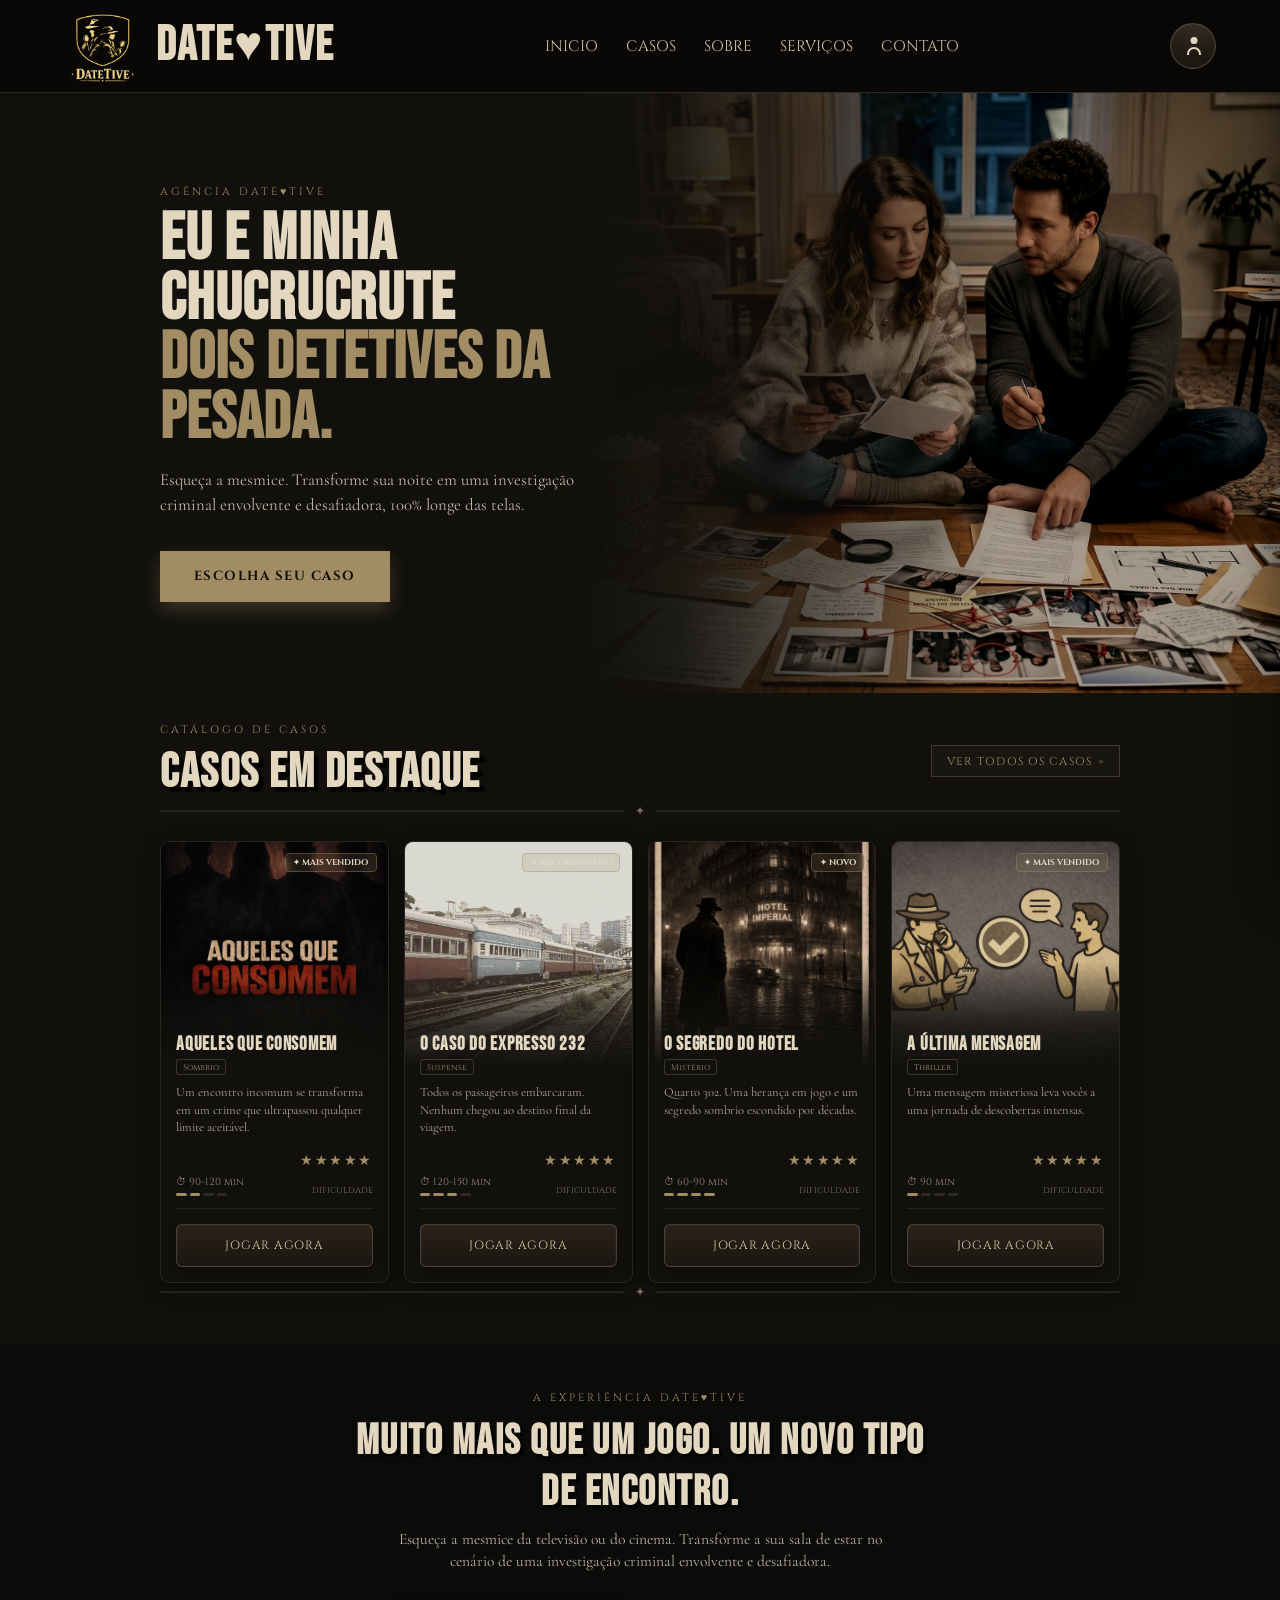
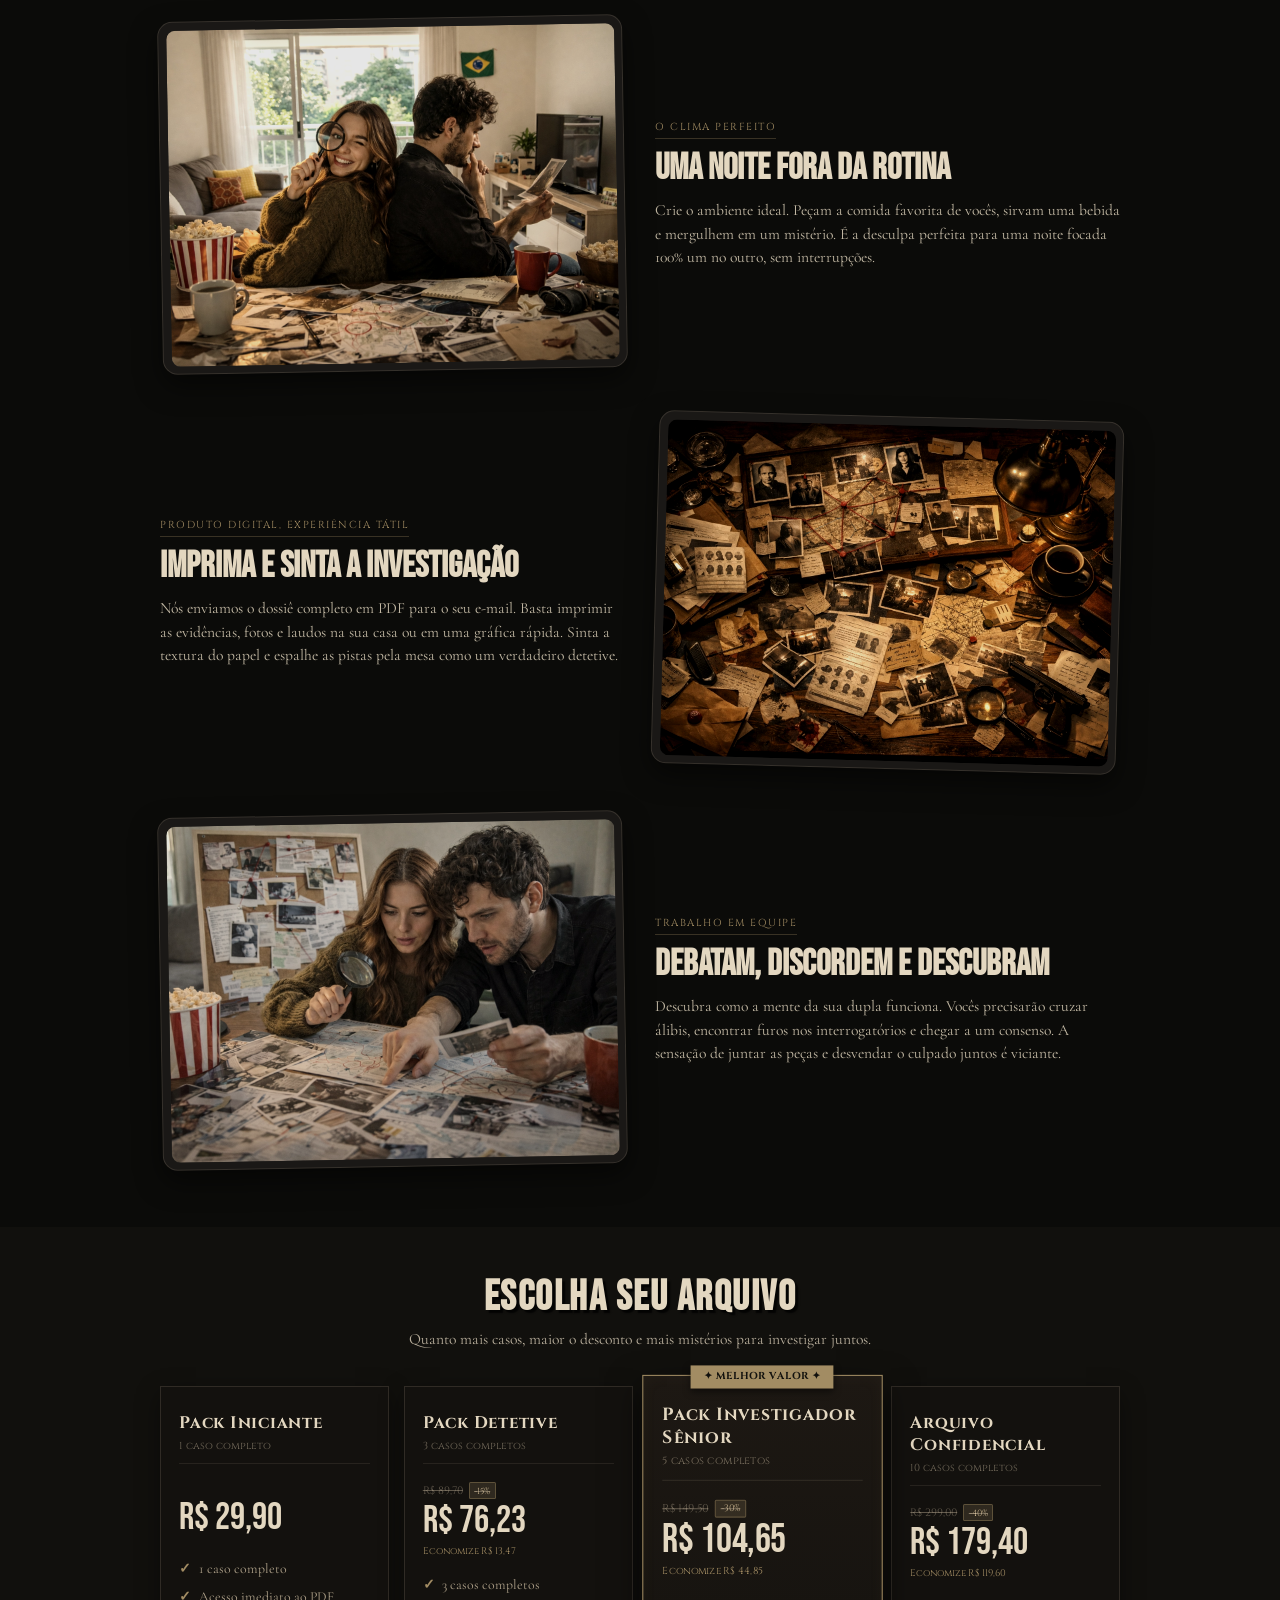
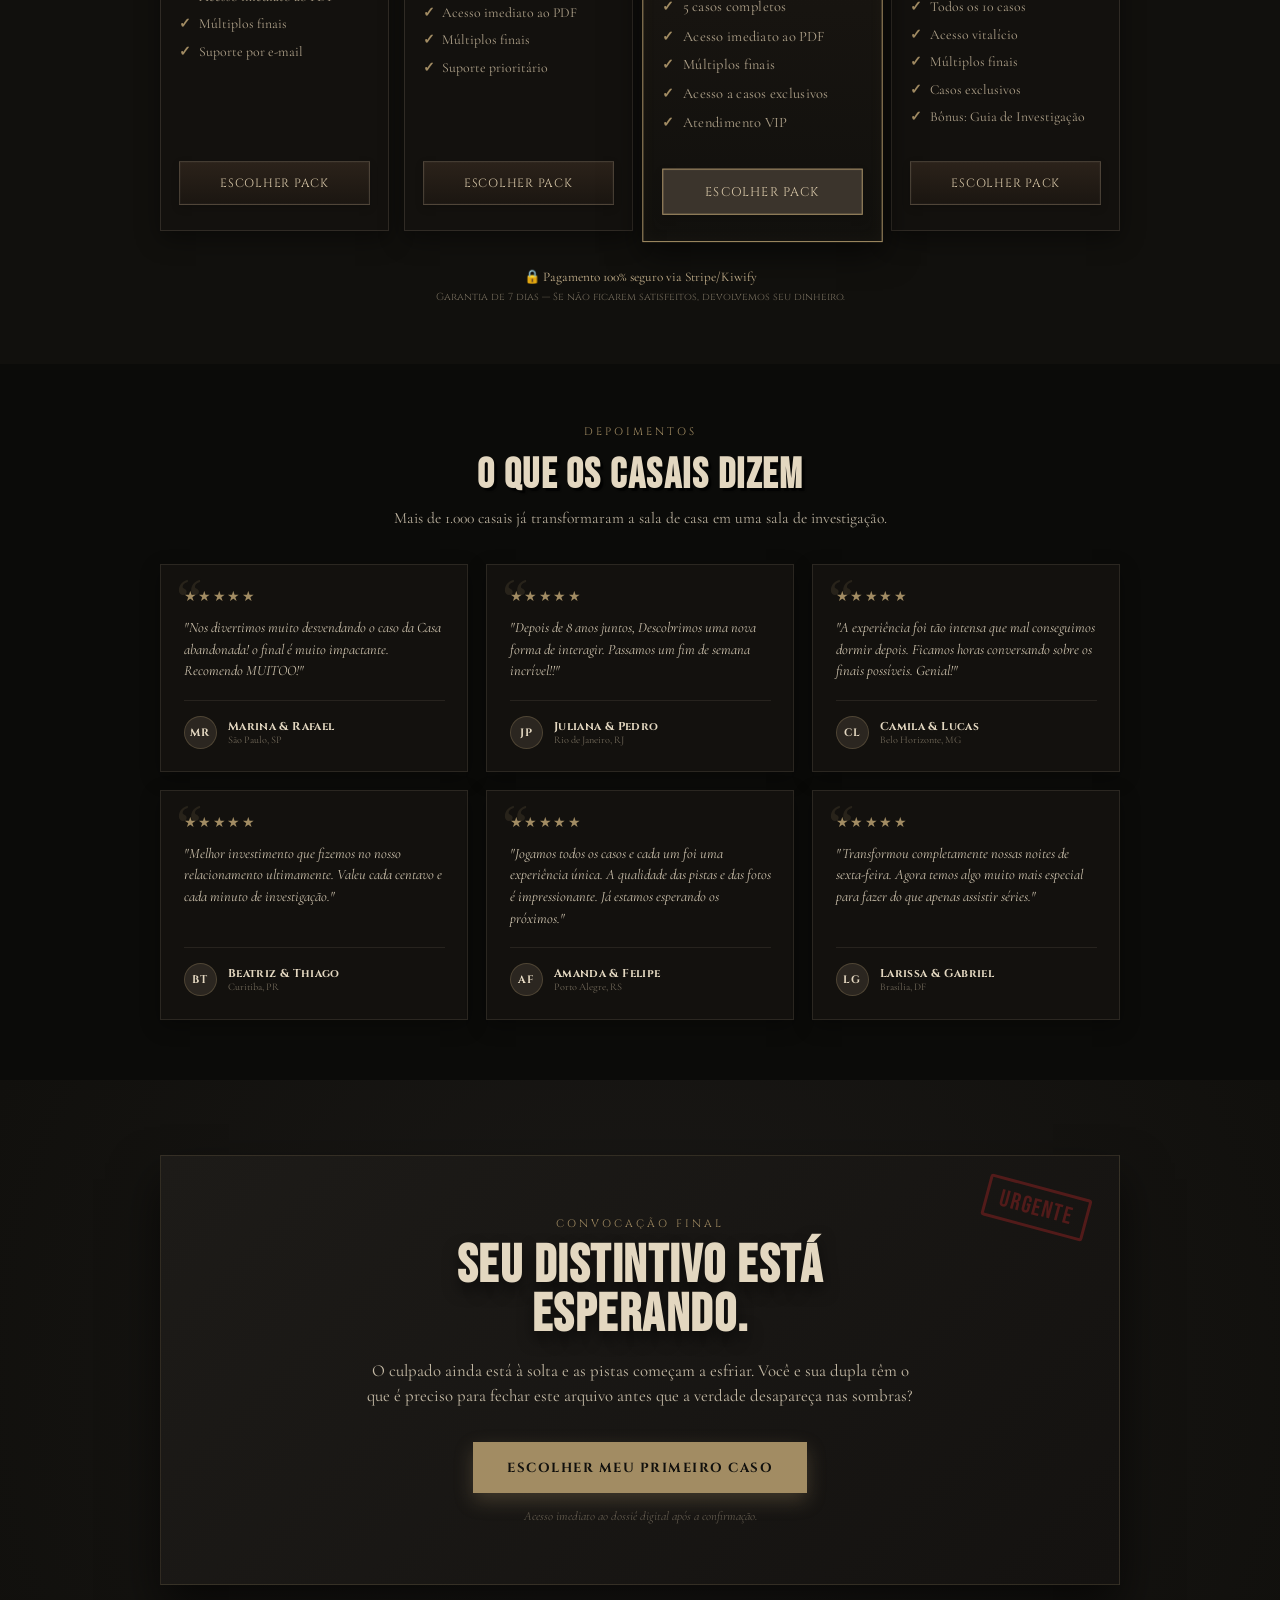
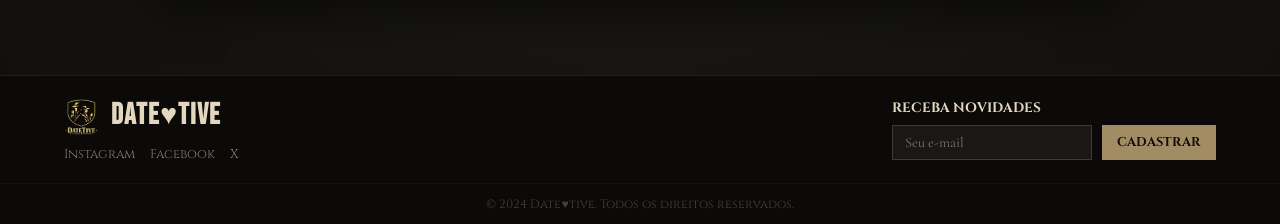
==== commit 5325a003: "datetive2.0" ====
--- a/index.html
+++ b/index.html
@@ -71,81 +71,46 @@
 
   <div class="mobile-menu-overlay"></div>
 
-<aside class="mobile-menu">
-  <div class="mobile-menu-header">
-    <h2>MENU</h2>
-    <button class="close-menu" aria-label="Fechar menu">✕</button>
+  <aside class="mobile-menu">
+    <div class="mobile-menu-header">
+      <h2>MENU</h2>
+      <button class="close-menu" aria-label="Fechar menu">✕</button>
+    </div>
+
+    <nav class="mobile-nav">
+      <a href="#">Início</a>
+      <a href="#">Casos</a>
+      <a href="#">Sobre</a>
+      <a href="#">Serviços</a>
+      <a href="#">Contato</a>
+      <a href="#">Fazer login</a>
+    </nav>
+  </aside>
+
+
+
+  <main>
+
+    <div class="site-scale">
+
+<section class="hero-full-bleed">
+  <div class="container hero-content-wrapper">
+    <div class="hero-text-area">
+      <span class="section-label">AGÊNCIA DATE♥TIVE</span>
+      <h1>Eu e minha chucrucrute<br><span>Dois detetives da pesada.</span></h1>
+      <p>Esqueça a mesmice. Transforme sua noite em uma investigação criminal envolvente e desafiadora, 100% longe das telas.</p>
+      
+      <div class="hero-cta-group">
+        <a href="#precos" class="cta-main-btn">ESCOLHA SEU CASO</a>
+      </div>
+    </div>
   </div>
 
-  <nav class="mobile-nav">
-    <a href="#">Início</a>
-    <a href="#">Casos</a>
-    <a href="#">Sobre</a>
-    <a href="#">Serviços</a>
-    <a href="#">Contato</a>
-    <a href="#">Fazer login</a>
-  </nav>
-</aside>
-
-
-
-  <main>
-
-    <div class="site-scale">
-
-      <section class="hero">
-
-        <div class="hero-wrapper">
-          <div class="hero-carousel">
-
-            <!-- SLIDE 1 -->
-            <div class="hero-slide active">
-              <img class="hero-bg" src="assets/img/papers/slide1.webp" alt="" fetchpriority="high">
-
-              <div class="hero-content">
-                <h2>RESOLVA CRIMES COMO UM DETETIVE DE VERDADE</h2>
-                <p>Imprima. Analise. Descubra a verdade!.</p>
-
-              </div>
-            </div>
-
-            <!-- SLIDE 2 -->
-            <div class="hero-slide">
-              <img class="hero-bg" src="assets/img/papers/slide2.webp" alt="" loading="lazy" decoding="async">
-
-              <div class="hero-content">
-                <h2>UMA EXPERIENCIA QUE CONECTA DE VERDADE</h2>
-                <p>Sem telas. apenas você, sua dupla e a VERDADE!</p>
-
-              </div>
-            </div>
-
-            <!-- SLIDE 3 -->
-            <div class="hero-slide">
-              <img class="hero-bg" src="assets/img/papers/slide3.webp" alt="" loading="lazy" decoding="async">
-
-              <div class="hero-content">
-                <h2>DEBATA SUAS IDEIAS</h2>
-                <p>Compartilhe teorias e descubra novas perspectivas.</p>
-
-              </div>
-            </div>
-
-            <!-- SLIDE 4 -->
-            <div class="hero-slide">
-              <img class="hero-bg" src="assets/img/papers/slide4.webp" alt="" loading="lazy" decoding="async">
-
-              <div class="hero-content">
-                <h2>RESOLVA O CASO</h2>
-                <p>Chegue à verdade antes de todos.</p>
-
-              </div>
-            </div>
-
-          </div>
-        </div>
-      </section>
-
+  <div class="hero-image-full">
+    <img src="assets/img/papers/slide1.png" alt="Investigação em curso">
+    <div class="hero-side-gradient"></div>
+  </div>
+</section>
 
 
 
@@ -154,111 +119,164 @@
       <!-------------- CASOS EM DESTAQUE    ---------------->
 
 
-<section class="featured-cases">
-  <div class="container">
-
-    <div class="section-title-row">
-      <div class="title-group">
-        <span class="section-label">ARQUIVOS CONFIDENCIAIS</span>
-        <h2>CASOS EM DESTAQUE</h2>
-      </div>
-      <a href="#" class="view-all-link">ACESSAR ARQUIVO MORTO <span class="arrow">»</span></a>
-    </div>
-
-    <div class="section-divider"></div>
-
-    <div class="cases-grid">
-
-      <article class="case-card">
-        <div class="clip"></div>
-        <div class="dossier-stamp stamp-free">CASO ABERTO</div>
-
-        <div class="case-photo">
-          <img src="assets/img/cards/aqueles-que-consomem.jpg" alt="Caso Aqueles que Consomem">
-          <div class="case-overlay">
-            <span>12 fotos</span>
-            <span>8 interrogatórios</span>
-            <span>15 evidências</span>
-            <span class="difficulty easy">Fácil</span>
-          </div>
-        </div>
-
-        <div class="case-content">
-          <h3>Aqueles que consomem</h3>
-          <span class="case-id">CASO Nº 1947-10-21</span>
-          <p>Um encontro incomum. Um desejo proibido. E um crime que ultrapassou qualquer limite aceitável pela sanidade.</p>
-
-          <div class="case-actions">
-            <a href="casos/aqueles_que_consomem.html" class="case-btn">INICIAR INVESTIGAÇÃO</a>
-            <div class="price-tag free"><span>GRÁTIS</span></div>
-          </div>
-        </div>
-      </article>
-
-      <article class="case-card">
-        <div class="clip"></div>
-        <div class="dossier-stamp stamp-unsolved">NÃO RESOLVIDO</div>
-
-        <div class="case-photo">
-          <img src="assets/img/cards/trem.jpg" alt="Caso O Trem das 23:40">
-          <div class="case-overlay">
-            <span>23 fotos</span>
-            <span>17 interrogatórios</span>
-            <span>35 evidências</span>
-            <span class="difficulty hard">Difícil</span>
-          </div>
-        </div>
-
-        <div class="case-content">
-          <h3>O TREM DAS 23:40</h3>
-          <span class="case-id">CASO Nº 1951-06-17</span>
-          <p>Todos os passageiros embarcaram na estação principal. Quando o trem parou, nenhum chegou ao destino final.</p>
-
-          <div class="case-actions">
-            <a href="#" class="case-btn">ADQUIRIR DOSSIÊ</a>
-            <div class="price-tag paid"><span>R$19,90</span></div>
-          </div>
-        </div>
-      </article>
-
-      <article class="case-card">
-        <div class="clip"></div>
-        <div class="dossier-stamp stamp-classified">CLASSIFICADO</div>
-
-        <div class="case-photo">
-          <img src="assets/img/cards/hotel.jpg" alt="Caso O Segredo do Hotel Imperial">
-          <div class="case-overlay">
-            <span>23 fotos</span>
-            <span>17 interrogatórios</span>
-            <span>35 evidências</span>
-            <span class="difficulty medium">Médio</span>
-          </div>
-        </div>
-
-        <div class="case-content">
-          <h3>O SEGREDO DO HOTEL IMPERIAL</h3>
-          <span class="case-id">CASO Nº 1949-11-03</span>
-          <p>Quarto 302. Uma herança milionária em jogo. E um segredo sombrio que nunca deveria ter sido descoberto.</p>
-
-          <div class="case-actions">
-            <a href="#" class="case-btn">ADQUIRIR DOSSIÊ</a>
-            <div class="price-tag paid"><span>R$19,90</span></div>
-          </div>
-        </div>
-      </article>
-
-    </div>
-  </div>
-</section>
-
-
-      
+      <section class="featured-cases">
+        <div class="container">
+
+          <div class="section-title-row">
+            <div class="title-group">
+              <span class="section-label">CATÁLOGO DE CASOS</span>
+              <h2>Casos em destaque</h2>
+            </div>
+            <a href="#" class="view-all-link">VER TODOS OS CASOS <span class="arrow">»</span></a>
+          </div>
+
+          <div class="section-divider"></div>
+
+          <div class="cases-grid-modern">
+
+            <article class="case-card-modern">
+              <div class="case-image-wrapper">
+                <div class="case-badge">✦ MAIS VENDIDO</div>
+                <img src="assets/img/cards/aqueles-que-consomem.jpg" alt="Caso 1">
+                <div class="image-gradient"></div>
+              </div>
+
+              <div class="case-content">
+                <h3>Aqueles que consomem</h3>
+                <span class="case-category">Sombrio</span>
+                <p>Um encontro incomum se transforma em um crime que ultrapassou qualquer limite aceitável.</p>
+
+                <div class="case-meta">
+                  <div class="meta-left">
+                    <span class="time">⏱ 90-120 min</span>
+                    <div class="diff-bars">
+                      <span class="bar active"></span>
+                      <span class="bar active"></span>
+                      <span class="bar"></span>
+                      <span class="bar"></span>
+                    </div>
+                  </div>
+                  <div class="meta-right">
+                    <span class="stars">★★★★★</span>
+                    <span class="diff-text">Dificuldade</span>
+                  </div>
+                </div>
+
+                <a href="#" class="btn-outline full-width">JOGAR AGORA</a>
+              </div>
+            </article>
+
+            <article class="case-card-modern">
+              <div class="case-image-wrapper">
+                <div class="case-badge">✦ RECOMENDADO</div>
+                <img src="assets/img/cards/trem.jpg" alt="Caso 2">
+                <div class="image-gradient"></div>
+              </div>
+
+              <div class="case-content">
+                <h3>O caso do Expresso 232</h3>
+                <span class="case-category">Suspense</span>
+                <p>Todos os passageiros embarcaram. Nenhum chegou ao destino final da viagem.</p>
+
+                <div class="case-meta">
+                  <div class="meta-left">
+                    <span class="time">⏱ 120-150 min</span>
+                    <div class="diff-bars">
+                      <span class="bar active"></span>
+                      <span class="bar active"></span>
+                      <span class="bar active"></span>
+                      <span class="bar"></span>
+                    </div>
+                  </div>
+                  <div class="meta-right">
+                    <span class="stars">★★★★★</span>
+                    <span class="diff-text">Dificuldade</span>
+                  </div>
+                </div>
+
+                <a href="#" class="btn-outline full-width">JOGAR AGORA</a>
+              </div>
+            </article>
+
+            <article class="case-card-modern">
+              <div class="case-image-wrapper">
+                <div class="case-badge">✦ NOVO</div>
+                <img src="assets/img/cards/hotel.jpg" alt="Caso 3">
+                <div class="image-gradient"></div>
+              </div>
+
+              <div class="case-content">
+                <h3>O Segredo do Hotel</h3>
+                <span class="case-category">Mistério</span>
+                <p>Quarto 302. Uma herança em jogo e um segredo sombrio escondido por décadas.</p>
+
+                <div class="case-meta">
+                  <div class="meta-left">
+                    <span class="time">⏱ 60-90 min</span>
+                    <div class="diff-bars">
+                      <span class="bar active"></span>
+                      <span class="bar active"></span>
+                      <span class="bar active"></span>
+                      <span class="bar active"></span>
+                    </div>
+                  </div>
+                  <div class="meta-right">
+                    <span class="stars">★★★★★</span>
+                    <span class="diff-text">Dificuldade</span>
+                  </div>
+                </div>
+
+                <a href="#" class="btn-outline full-width">JOGAR AGORA</a>
+              </div>
+            </article>
+
+            <article class="case-card-modern">
+              <div class="case-image-wrapper">
+                <div class="case-badge">✦ MAIS VENDIDO</div>
+                <img src="assets/img/how/4.jpg" alt="Caso 4">
+                <div class="image-gradient"></div>
+              </div>
+
+              <div class="case-content">
+                <h3>A Última Mensagem</h3>
+                <span class="case-category">Thriller</span>
+                <p>Uma mensagem misteriosa leva vocês a uma jornada de descobertas intensas.</p>
+
+                <div class="case-meta">
+                  <div class="meta-left">
+                    <span class="time">⏱ 90 min</span>
+                    <div class="diff-bars">
+                      <span class="bar active"></span>
+                      <span class="bar"></span>
+                      <span class="bar"></span>
+                      <span class="bar"></span>
+                    </div>
+                  </div>
+                  <div class="meta-right">
+                    <span class="stars">★★★★★</span>
+                    <span class="diff-text">Dificuldade</span>
+                  </div>
+                </div>
+
+                <a href="#" class="btn-outline full-width">JOGAR AGORA</a>
+              </div>
+            </article>
+
+          </div>
+          <div class="section-divider"></div>
+        </div>
+
+
+      </section>
+
+
+
       <!-------------- FIM CASOS EM DESTAQUE    ---------------->
 
 
 
 
-      <div class="section-divider"></div>
+
 
 
 
@@ -270,51 +288,57 @@
       <!--------------                   ---------------->
 
       <section class="experience-section">
-  <div class="container">
-    <div class="experience-title">
-      <span class="section-label">A EXPERIÊNCIA DATE♥TIVE</span>
-      <h2>MUITO MAIS QUE UM JOGO. UM NOVO TIPO DE ENCONTRO.</h2>
-      <p>Esqueça a mesmice da televisão ou do cinema. Transforme a sua sala de estar no cenário de uma investigação criminal envolvente e desafiadora.</p>
-    </div>
-
-    <div class="experience-list">
-
-      <article class="experience-card reveal-up">
-        <div class="experience-image">
-          <img src="assets/img/how/casal-vinho.webp" alt="Casal tomando vinho e analisando evidências">
-        </div>
-        <div class="experience-text">
-          <span class="experience-tag">O CLIMA PERFEITO</span>
-          <h3>Uma Noite Fora da Rotina</h3>
-          <p>Crie o ambiente ideal. Peçam a comida favorita de vocês, sirvam uma bebida e mergulhem em um mistério. É a desculpa perfeita para uma noite focada 100% um no outro, sem interrupções.</p>
-        </div>
-      </article>
-
-      <article class="experience-card reverse reveal-up">
-        <div class="experience-image">
-          <img src="assets/img/how/pistas-mesa.webp" alt="Pistas e evidências impressas espalhadas pela mesa">
-        </div>
-        <div class="experience-text">
-          <span class="experience-tag">PRODUTO DIGITAL, EXPERIÊNCIA TÁTIL</span>
-          <h3>Imprima e Sinta a Investigação</h3>
-          <p>Nós enviamos o dossiê completo em PDF para o seu e-mail. Basta imprimir as evidências, fotos e laudos na sua casa ou em uma gráfica rápida. Sinta a textura do papel e espalhe as pistas pela mesa como um verdadeiro detetive.</p>
-        </div>
-      </article>
-
-      <article class="experience-card reveal-up">
-        <div class="experience-image">
-          <img src="assets/img/how/casal-descobrindo.webp" alt="Casal debatendo teorias do caso">
-        </div>
-        <div class="experience-text">
-          <span class="experience-tag">TRABALHO EM EQUIPE</span>
-          <h3>Debatam, Discordem e Descubram</h3>
-          <p>Descubra como a mente da sua dupla funciona. Vocês precisarão cruzar álibis, encontrar furos nos interrogatórios e chegar a um consenso. A sensação de juntar as peças e desvendar o culpado juntos é viciante.</p>
-        </div>
-      </article>
-
-    </div>
-  </div>
-</section>
+        <div class="container">
+          <div class="experience-title">
+            <span class="section-label">A EXPERIÊNCIA DATE♥TIVE</span>
+            <h2>MUITO MAIS QUE UM JOGO. UM NOVO TIPO DE ENCONTRO.</h2>
+            <p>Esqueça a mesmice da televisão ou do cinema. Transforme a sua sala de estar no cenário de uma
+              investigação criminal envolvente e desafiadora.</p>
+          </div>
+
+          <div class="experience-list">
+
+            <article class="experience-card reveal-up">
+              <div class="experience-image">
+                <img src="assets/img/how/casal-vinho.webp" alt="Casal tomando vinho e analisando evidências">
+              </div>
+              <div class="experience-text">
+                <span class="experience-tag">O CLIMA PERFEITO</span>
+                <h3>Uma Noite Fora da Rotina</h3>
+                <p>Crie o ambiente ideal. Peçam a comida favorita de vocês, sirvam uma bebida e mergulhem em um
+                  mistério. É a desculpa perfeita para uma noite focada 100% um no outro, sem interrupções.</p>
+              </div>
+            </article>
+
+            <article class="experience-card reverse reveal-up">
+              <div class="experience-image">
+                <img src="assets/img/how/pistas-mesa.webp" alt="Pistas e evidências impressas espalhadas pela mesa">
+              </div>
+              <div class="experience-text">
+                <span class="experience-tag">PRODUTO DIGITAL, EXPERIÊNCIA TÁTIL</span>
+                <h3>Imprima e Sinta a Investigação</h3>
+                <p>Nós enviamos o dossiê completo em PDF para o seu e-mail. Basta imprimir as evidências, fotos e laudos
+                  na sua casa ou em uma gráfica rápida. Sinta a textura do papel e espalhe as pistas pela mesa como um
+                  verdadeiro detetive.</p>
+              </div>
+            </article>
+
+            <article class="experience-card reveal-up">
+              <div class="experience-image">
+                <img src="assets/img/how/casal-descobrindo.webp" alt="Casal debatendo teorias do caso">
+              </div>
+              <div class="experience-text">
+                <span class="experience-tag">TRABALHO EM EQUIPE</span>
+                <h3>Debatam, Discordem e Descubram</h3>
+                <p>Descubra como a mente da sua dupla funciona. Vocês precisarão cruzar álibis, encontrar furos nos
+                  interrogatórios e chegar a um consenso. A sensação de juntar as peças e desvendar o culpado juntos é
+                  viciante.</p>
+              </div>
+            </article>
+
+          </div>
+        </div>
+      </section>
 
 
       <!--------------                   ---------------->
@@ -327,288 +351,295 @@
 
 
 
-<section class="pricing-section">
-  <div class="container">
-    
-    <div class="pricing-header">
-      <h2>ESCOLHA SEU ARQUIVO</h2>
-      <p>Quanto mais casos, maior o desconto e mais mistérios para investigar juntos.</p>
+      <section class="pricing-section" id="precos">
+        <div class="container">
+
+          <div class="pricing-header">
+            <h2>ESCOLHA SEU ARQUIVO</h2>
+            <p>Quanto mais casos, maior o desconto e mais mistérios para investigar juntos.</p>
+          </div>
+
+          <div class="pricing-grid">
+
+            <article class="pricing-card">
+              <h3>Pack Iniciante</h3>
+              <span class="pricing-subtitle">1 caso completo</span>
+
+              <div class="pricing-value">
+                <span class="price-current">R$ 29,90</span>
+              </div>
+
+              <ul class="pricing-features">
+                <li>1 caso completo</li>
+                <li>Acesso imediato ao PDF</li>
+                <li>Múltiplos finais</li>
+                <li>Suporte por e-mail</li>
+              </ul>
+
+              <a href="#" class="btn-outline">ESCOLHER PACK</a>
+            </article>
+
+            <article class="pricing-card">
+              <h3>Pack Detetive</h3>
+              <span class="pricing-subtitle">3 casos completos</span>
+
+              <div class="pricing-value">
+                <span class="price-original">R$ 89,70 <span class="discount-tag">-15%</span></span>
+                <span class="price-current">R$ 76,23</span>
+                <span class="price-savings">Economize R$ 13,47</span>
+              </div>
+
+              <ul class="pricing-features">
+                <li>3 casos completos</li>
+                <li>Acesso imediato ao PDF</li>
+                <li>Múltiplos finais</li>
+                <li>Suporte prioritário</li>
+              </ul>
+
+              <a href="#" class="btn-outline">ESCOLHER PACK</a>
+            </article>
+
+            <article class="pricing-card highlighted">
+              <div class="badge-best-value">✦ MELHOR VALOR ✦</div>
+              <h3>Pack Investigador Sênior</h3>
+              <span class="pricing-subtitle">5 casos completos</span>
+
+              <div class="pricing-value">
+                <span class="price-original">R$ 149,50 <span class="discount-tag">-30%</span></span>
+                <span class="price-current">R$ 104,65</span>
+                <span class="price-savings">Economize R$ 44,85</span>
+              </div>
+
+              <ul class="pricing-features">
+                <li>5 casos completos</li>
+                <li>Acesso imediato ao PDF</li>
+                <li>Múltiplos finais</li>
+                <li>Acesso a casos exclusivos</li>
+                <li>Atendimento VIP</li>
+              </ul>
+
+              <a href="#" class="btn-outline">ESCOLHER PACK</a>
+            </article>
+
+            <article class="pricing-card">
+              <h3>Arquivo Confidencial</h3>
+              <span class="pricing-subtitle">10 casos completos</span>
+
+              <div class="pricing-value">
+                <span class="price-original">R$ 299,00 <span class="discount-tag">-40%</span></span>
+                <span class="price-current">R$ 179,40</span>
+                <span class="price-savings">Economize R$ 119,60</span>
+              </div>
+
+              <ul class="pricing-features">
+                <li>Todos os 10 casos</li>
+                <li>Acesso vitalício</li>
+                <li>Múltiplos finais</li>
+                <li>Casos exclusivos</li>
+                <li>Bônus: Guia de Investigação</li>
+              </ul>
+
+              <a href="#" class="btn-outline">ESCOLHER PACK</a>
+            </article>
+
+          </div>
+
+          <div class="pricing-footer">
+            <p>🔒 Pagamento 100% seguro via Stripe/Kiwify</p>
+            <span>Garantia de 7 dias — Se não ficarem satisfeitos, devolvemos seu dinheiro.</span>
+          </div>
+
+        </div>
+      </section>
+
+
+
+      <!--------------   Depoimentos  ---------------->
+
+
+
+
+      <section class="testimonials-section">
+        <div class="container">
+
+          <div class="testimonials-header">
+            <span class="section-label">DEPOIMENTOS</span>
+            <h2>O QUE OS CASAIS DIZEM</h2>
+            <p>Mais de 1.000 casais já transformaram a sala de casa em uma sala de investigação.</p>
+          </div>
+
+          <div class="testimonials-grid">
+
+            <article class="testimonial-card">
+              <div class="quote-mark">“</div>
+              <div class="stars">★★★★★</div>
+              <p class="testimonial-text">"Nos divertimos muito desvendando o caso da Casa abandonada! o final é muito
+                impactante. Recomendo MUITOO!"</p>
+              <div class="testimonial-author">
+                <div class="author-avatar">MR</div>
+                <div class="author-info">
+                  <strong>Marina & Rafael</strong>
+                  <span>São Paulo, SP</span>
+                </div>
+              </div>
+            </article>
+
+            <article class="testimonial-card">
+              <div class="quote-mark">“</div>
+              <div class="stars">★★★★★</div>
+              <p class="testimonial-text">"Depois de 8 anos juntos, Descobrimos uma nova forma de interagir. Passamos um
+                fim de semana incrível!!"</p>
+              <div class="testimonial-author">
+                <div class="author-avatar">JP</div>
+                <div class="author-info">
+                  <strong>Juliana & Pedro</strong>
+                  <span>Rio de Janeiro, RJ</span>
+                </div>
+              </div>
+            </article>
+
+            <article class="testimonial-card">
+              <div class="quote-mark">“</div>
+              <div class="stars">★★★★★</div>
+              <p class="testimonial-text">"A experiência foi tão intensa que mal conseguimos dormir depois. Ficamos
+                horas conversando sobre os finais possíveis. Genial!"</p>
+              <div class="testimonial-author">
+                <div class="author-avatar">CL</div>
+                <div class="author-info">
+                  <strong>Camila & Lucas</strong>
+                  <span>Belo Horizonte, MG</span>
+                </div>
+              </div>
+            </article>
+
+            <article class="testimonial-card">
+              <div class="quote-mark">“</div>
+              <div class="stars">★★★★★</div>
+              <p class="testimonial-text">"Melhor investimento que fizemos no nosso relacionamento ultimamente. Valeu
+                cada centavo e cada minuto de investigação."</p>
+              <div class="testimonial-author">
+                <div class="author-avatar">BT</div>
+                <div class="author-info">
+                  <strong>Beatriz & Thiago</strong>
+                  <span>Curitiba, PR</span>
+                </div>
+              </div>
+            </article>
+
+            <article class="testimonial-card">
+              <div class="quote-mark">“</div>
+              <div class="stars">★★★★★</div>
+              <p class="testimonial-text">"Jogamos todos os casos e cada um foi uma experiência única. A qualidade das
+                pistas e das fotos é impressionante. Já estamos esperando os próximos."</p>
+              <div class="testimonial-author">
+                <div class="author-avatar">AF</div>
+                <div class="author-info">
+                  <strong>Amanda & Felipe</strong>
+                  <span>Porto Alegre, RS</span>
+                </div>
+              </div>
+            </article>
+
+            <article class="testimonial-card">
+              <div class="quote-mark">“</div>
+              <div class="stars">★★★★★</div>
+              <p class="testimonial-text">"Transformou completamente nossas noites de sexta-feira. Agora temos algo
+                muito mais especial para fazer do que apenas assistir séries."</p>
+              <div class="testimonial-author">
+                <div class="author-avatar">LG</div>
+                <div class="author-info">
+                  <strong>Larissa & Gabriel</strong>
+                  <span>Brasília, DF</span>
+                </div>
+              </div>
+            </article>
+
+          </div>
+        </div>
+      </section>
+
+
+
+
+
+
+
+
+
+      <!--------------   Depoimentos FIM  ---------------->
+
+
+      <section class="final-cta-section">
+        <div class="container">
+          <div class="cta-folder-wrapper reveal-up">
+
+            <div class="urgent-stamp">URGENTE</div>
+
+            <div class="cta-content">
+              <span class="section-label">CONVOCAÇÃO FINAL</span>
+              <h2>SEU DISTINTIVO ESTÁ ESPERANDO.</h2>
+              <p>O culpado ainda está à solta e as pistas começam a esfriar. Você e sua dupla têm o que é preciso para
+                fechar este arquivo antes que a verdade desapareça nas sombras?</p>
+
+              <div class="cta-actions">
+                <a href="#casos" class="cta-main-btn">ESCOLHER MEU PRIMEIRO CASO</a>
+                <span class="cta-subtext">Acesso imediato ao dossiê digital após a confirmação.</span>
+              </div>
+            </div>
+
+            <div class="cta-decoration">
+              <img src="assets/img/decorative/badge-gold.png" alt="" class="floating-badge">
+            </div>
+
+          </div>
+        </div>
+      </section>
+
+
+
+
+
+  </main>
+
+
+
+
+  </div>
+
+
+
+  <footer class="site-footer">
+    <div class="container footer-content">
+
+      <div class="footer-brand-area">
+        <div class="footer-logo-wrapper">
+          <img src="assets/img/logo.png" alt="Logo Date♥tive" class="footer-simple-logo">
+          <h2 class="footer-simple-title">DATE♥TIVE</h2>
+        </div>
+
+        <div class="footer-socials">
+          <a href="#" aria-label="Instagram">Instagram</a>
+          <a href="#" aria-label="Facebook">Facebook</a>
+          <a href="#" aria-label="X">X</a>
+        </div>
+      </div>
+
+      <div class="footer-news-area">
+        <h3>RECEBA NOVIDADES</h3>
+        <form class="simple-newsletter">
+          <input type="email" placeholder="Seu e-mail">
+          <button type="submit">CADASTRAR</button>
+        </form>
+      </div>
+
     </div>
 
-    <div class="pricing-grid">
-
-      <article class="pricing-card">
-        <h3>Pack Iniciante</h3>
-        <span class="pricing-subtitle">1 caso completo</span>
-        
-        <div class="pricing-value">
-          <span class="price-current">R$ 29,90</span>
-        </div>
-
-        <ul class="pricing-features">
-          <li>1 caso completo</li>
-          <li>Acesso imediato ao PDF</li>
-          <li>Múltiplos finais</li>
-          <li>Suporte por e-mail</li>
-        </ul>
-
-        <a href="#" class="btn-outline">ESCOLHER PACK</a>
-      </article>
-
-      <article class="pricing-card">
-        <h3>Pack Detetive</h3>
-        <span class="pricing-subtitle">3 casos completos</span>
-        
-        <div class="pricing-value">
-          <span class="price-original">R$ 89,70 <span class="discount-tag">-15%</span></span>
-          <span class="price-current">R$ 76,23</span>
-          <span class="price-savings">Economize R$ 13,47</span>
-        </div>
-
-        <ul class="pricing-features">
-          <li>3 casos completos</li>
-          <li>Acesso imediato ao PDF</li>
-          <li>Múltiplos finais</li>
-          <li>Suporte prioritário</li>
-        </ul>
-
-        <a href="#" class="btn-outline">ESCOLHER PACK</a>
-      </article>
-
-      <article class="pricing-card highlighted">
-        <div class="badge-best-value">✦ MELHOR VALOR ✦</div>
-        <h3>Pack Investigador Sênior</h3>
-        <span class="pricing-subtitle">5 casos completos</span>
-        
-        <div class="pricing-value">
-          <span class="price-original">R$ 149,50 <span class="discount-tag">-30%</span></span>
-          <span class="price-current">R$ 104,65</span>
-          <span class="price-savings">Economize R$ 44,85</span>
-        </div>
-
-        <ul class="pricing-features">
-          <li>5 casos completos</li>
-          <li>Acesso imediato ao PDF</li>
-          <li>Múltiplos finais</li>
-          <li>Acesso a casos exclusivos</li>
-          <li>Atendimento VIP</li>
-        </ul>
-
-        <a href="#" class="btn-outline">ESCOLHER PACK</a>
-      </article>
-
-      <article class="pricing-card">
-        <h3>Arquivo Confidencial</h3>
-        <span class="pricing-subtitle">10 casos completos</span>
-        
-        <div class="pricing-value">
-          <span class="price-original">R$ 299,00 <span class="discount-tag">-40%</span></span>
-          <span class="price-current">R$ 179,40</span>
-          <span class="price-savings">Economize R$ 119,60</span>
-        </div>
-
-        <ul class="pricing-features">
-          <li>Todos os 10 casos</li>
-          <li>Acesso vitalício</li>
-          <li>Múltiplos finais</li>
-          <li>Casos exclusivos</li>
-          <li>Bônus: Guia de Investigação</li>
-        </ul>
-
-        <a href="#" class="btn-outline">ESCOLHER PACK</a>
-      </article>
-
-    </div>
-    
-    <div class="pricing-footer">
-      <p>🔒 Pagamento 100% seguro via Stripe/Kiwify</p>
-      <span>Garantia de 7 dias — Se não ficarem satisfeitos, devolvemos seu dinheiro.</span>
-    </div>
-
-  </div>
-</section>
-
-
-
-      <!--------------   Depoimentos  ---------------->
-
-
-
-
-<section class="testimonials-section">
-  <div class="container">
-    
-    <div class="testimonials-header">
-      <span class="section-label">DEPOIMENTOS</span>
-      <h2>O QUE OS CASAIS DIZEM</h2>
-      <p>Mais de 1.000 casais já transformaram a sala de casa em uma sala de investigação.</p>
-    </div>
-
-    <div class="testimonials-grid">
-
-      <article class="testimonial-card">
-        <div class="quote-mark">“</div>
-        <div class="stars">★★★★★</div>
-        <p class="testimonial-text">"Nos divertimos muito desvendando o caso da Casa abandonada! o final é muito impactante. Recomendo MUITOO!"</p>
-        <div class="testimonial-author">
-          <div class="author-avatar">MR</div>
-          <div class="author-info">
-            <strong>Marina & Rafael</strong>
-            <span>São Paulo, SP</span>
-          </div>
-        </div>
-      </article>
-
-      <article class="testimonial-card">
-        <div class="quote-mark">“</div>
-        <div class="stars">★★★★★</div>
-        <p class="testimonial-text">"Depois de 8 anos juntos, Descobrimos uma nova forma de interagir. Passamos um fim de semana incrível!!"</p>
-        <div class="testimonial-author">
-          <div class="author-avatar">JP</div>
-          <div class="author-info">
-            <strong>Juliana & Pedro</strong>
-            <span>Rio de Janeiro, RJ</span>
-          </div>
-        </div>
-      </article>
-
-      <article class="testimonial-card">
-        <div class="quote-mark">“</div>
-        <div class="stars">★★★★★</div>
-        <p class="testimonial-text">"A experiência foi tão intensa que mal conseguimos dormir depois. Ficamos horas conversando sobre os finais possíveis. Genial!"</p>
-        <div class="testimonial-author">
-          <div class="author-avatar">CL</div>
-          <div class="author-info">
-            <strong>Camila & Lucas</strong>
-            <span>Belo Horizonte, MG</span>
-          </div>
-        </div>
-      </article>
-
-      <article class="testimonial-card">
-        <div class="quote-mark">“</div>
-        <div class="stars">★★★★★</div>
-        <p class="testimonial-text">"Melhor investimento que fizemos no nosso relacionamento ultimamente. Valeu cada centavo e cada minuto de investigação."</p>
-        <div class="testimonial-author">
-          <div class="author-avatar">BT</div>
-          <div class="author-info">
-            <strong>Beatriz & Thiago</strong>
-            <span>Curitiba, PR</span>
-          </div>
-        </div>
-      </article>
-
-      <article class="testimonial-card">
-        <div class="quote-mark">“</div>
-        <div class="stars">★★★★★</div>
-        <p class="testimonial-text">"Jogamos todos os casos e cada um foi uma experiência única. A qualidade das pistas e das fotos é impressionante. Já estamos esperando os próximos."</p>
-        <div class="testimonial-author">
-          <div class="author-avatar">AF</div>
-          <div class="author-info">
-            <strong>Amanda & Felipe</strong>
-            <span>Porto Alegre, RS</span>
-          </div>
-        </div>
-      </article>
-
-      <article class="testimonial-card">
-        <div class="quote-mark">“</div>
-        <div class="stars">★★★★★</div>
-        <p class="testimonial-text">"Transformou completamente nossas noites de sexta-feira. Agora temos algo muito mais especial para fazer do que apenas assistir séries."</p>
-        <div class="testimonial-author">
-          <div class="author-avatar">LG</div>
-          <div class="author-info">
-            <strong>Larissa & Gabriel</strong>
-            <span>Brasília, DF</span>
-          </div>
-        </div>
-      </article>
-
-    </div>
-  </div>
-</section>
-
-
-
-
-
-
-
-
-
-      <!--------------   Depoimentos FIM  ---------------->
-
-
-<section class="final-cta-section">
-  <div class="container">
-    <div class="cta-folder-wrapper reveal-up">
-      
-      <div class="urgent-stamp">URGENTE</div>
-
-      <div class="cta-content">
-        <span class="section-label">CONVOCAÇÃO FINAL</span>
-        <h2>SEU DISTINTIVO ESTÁ ESPERANDO.</h2>
-        <p>O culpado ainda está à solta e as pistas começam a esfriar. Você e sua dupla têm o que é preciso para fechar este arquivo antes que a verdade desapareça nas sombras?</p>
-        
-        <div class="cta-actions">
-          <a href="#casos" class="cta-main-btn">ESCOLHER MEU PRIMEIRO CASO</a>
-          <span class="cta-subtext">Acesso imediato ao dossiê digital após a confirmação.</span>
-        </div>
-      </div>
-
-      <div class="cta-decoration">
-        <img src="assets/img/decorative/badge-gold.png" alt="" class="floating-badge">
-      </div>
-
-    </div>
-  </div>
-</section>
-
-
-      
-
-
-  </main>
-
-
-
-
-  </div>
-
-
-
-<footer class="site-footer">
-  <div class="container footer-content">
-
-    <div class="footer-brand-area">
-      <div class="footer-logo-wrapper">
-        <img src="assets/img/logo.png" alt="Logo Date♥tive" class="footer-simple-logo">
-        <h2 class="footer-simple-title">DATE♥TIVE</h2>
-      </div>
-      
-      <div class="footer-socials">
-        <a href="#" aria-label="Instagram">Instagram</a>
-        <a href="#" aria-label="Facebook">Facebook</a>
-        <a href="#" aria-label="X">X</a>
+    <div class="footer-copyright-simple">
+      <div class="container">
+        <p>© 2024 Date♥tive. Todos os direitos reservados.</p>
       </div>
     </div>
-
-    <div class="footer-news-area">
-      <h3>RECEBA NOVIDADES</h3>
-      <form class="simple-newsletter">
-        <input type="email" placeholder="Seu e-mail">
-        <button type="submit">CADASTRAR</button>
-      </form>
-    </div>
-
-  </div>
-
-  <div class="footer-copyright-simple">
-    <div class="container">
-      <p>© 2024 Date♥tive. Todos os direitos reservados.</p>
-    </div>
-  </div>
-</footer>
+  </footer>
 
 
 
@@ -617,9 +648,9 @@
 
 
 
-<a href="#" class="floating-help-btn" aria-label="Ajuda">
-  <span class="chat-bubble-icon"></span>
-</a>
+  <a href="#" class="floating-help-btn" aria-label="Ajuda">
+    <span class="chat-bubble-icon"></span>
+  </a>
 
 
 
--- a/css/style.css
+++ b/css/style.css
@@ -1,3 +1,6 @@
+/* ==========================================================================
+   1. VARIÁVEIS E CONFIGURAÇÕES GLOBAIS
+   ========================================================================== */
 :root {
   --bg-main: #11100d;
   --bg-dark: #0b0a08;
@@ -20,43 +23,129 @@
 
 html {
   scroll-behavior: smooth;
-
-}
-
-
-.site-scale {
-  zoom: 0.75;
- 
-}
-
-
+  overflow-x: hidden; /* Trava o scroll horizontal no documento inteiro */
+}
 
 body {
-  background: #11100d;
+  background: var(--bg-main);
   color: var(--paper-light);
   font-family: 'Cormorant Garamond', serif;
   min-height: 100vh;
   position: relative;
-}
-
-
-
-
-img {
-  max-width: 100%;
-  display: block;
-}
-
-a {
-  text-decoration: none;
+  overflow-x: hidden; /* Trava o scroll horizontal na raiz da página */
+  width: 100%;
 }
 
 .container {
   width: 90%;
   max-width: 1280px;
   margin: 0 auto;
-}
-
+  /* APAGUE QUALQUER OVERFLOW QUE ESTIVER AQUI */
+}
+
+img {
+  max-width: 100%;
+  display: block;
+}
+
+a {
+  text-decoration: none;
+}
+
+.container {
+  width: 90%;
+  max-width: 1280px;
+  margin: 0 auto;
+}
+
+.site-scale {
+  zoom: 0.75;
+}
+
+/* ==========================================================================
+   2. CLASSES UTILITÁRIAS E BOTÕES
+   ========================================================================== */
+.btn-paper,
+.btn-outline,
+.case-btn {
+  display: inline-flex;
+  align-items: center;
+  justify-content: center;
+  min-width: 210px;
+  height: 58px;
+  padding: 0 22px;
+  background: linear-gradient(to bottom, #2b221a, #1b1611);
+  color: #d9c8a9;
+  text-decoration: none;
+  font-family: 'Cinzel', serif;
+  font-size: 1rem;
+  letter-spacing: 1px;
+  border: 1px solid rgba(212, 196, 168, 0.22);
+  box-shadow: inset 0 0 0 1px rgba(255,255,255,0.03), 0 4px 10px rgba(0,0,0,0.18);
+  transition: 0.25s ease;
+}
+
+.btn-paper:hover,
+.btn-outline:hover,
+.case-btn:hover {
+  transform: translateY(-2px);
+  background: #3b342c;
+}
+
+.section-divider {
+  position: relative;
+  height: 24px;
+  margin: 0 0 28px;
+}
+
+.section-divider::before {
+  content: "";
+  position: absolute;
+  top: 50%;
+  left: 0;
+  width: 100%;
+  height: 1px;
+  background: rgba(212, 196, 168, 0.22);
+  transform: translateY(-50%);
+}
+
+.section-divider::after {
+  content: "✦";
+  position: absolute;
+  top: 50%;
+  left: 50%;
+  transform: translate(-50%, -50%);
+  background: var(--bg-main);
+  color: rgba(212, 196, 168, 0.55);
+  padding: 0 14px;
+  font-size: 1rem;
+}
+
+.section-label {
+  display: block;
+  font-family: 'Cinzel', serif;
+  font-size: 0.9rem;
+  letter-spacing: 4px;
+  color: var(--gold-soft);
+  margin-bottom: 15px;
+  text-transform: uppercase;
+}
+
+/* Animação de Entrada */
+.reveal-up {
+  opacity: 0;
+  transform: translateY(90px);
+  transition: opacity 0.9s ease, transform 0.9s ease;
+}
+
+.reveal-up.visible {
+  opacity: 1;
+  transform: translateY(0);
+}
+
+/* ==========================================================================
+   3. HEADER / TOPBAR E MENU MOBILE
+   ========================================================================== */
 .topbar {
   background: rgba(10, 9, 7, 0.95);
   border-bottom: 1px solid rgba(212, 196, 168, 0.18);
@@ -74,6 +163,25 @@
   gap: 30px;
 }
 
+.logo-area {
+  display: flex;
+  align-items: center;
+  gap: 14px;
+}
+
+.site-logo {
+  width: 78px;
+  height: 78px;
+  object-fit: contain;
+  display: block;
+}
+
+.logo-text {
+  display: flex;
+  flex-direction: column;
+  justify-content: center;
+}
+
 .logo-title {
   font-family: 'Bebas Neue', sans-serif;
   font-size: 3rem;
@@ -124,17 +232,13 @@
   height: 46px;
   border-radius: 999px;
   border: 1px solid rgba(212, 196, 168, 0.22);
-  background:
-    radial-gradient(circle at top, rgba(255,255,255,0.05), transparent 60%),
-    linear-gradient(to bottom, #2b221a, #1b1611);
+  background: radial-gradient(circle at top, rgba(255,255,255,0.05), transparent 60%), linear-gradient(to bottom, #2b221a, #1b1611);
   display: inline-flex;
   align-items: center;
   justify-content: flex-start;
   gap: 10px;
   cursor: pointer;
-  box-shadow:
-    inset 0 0 0 1px rgba(255,255,255,0.03),
-    0 6px 14px rgba(0,0,0,0.22);
+  box-shadow: inset 0 0 0 1px rgba(255,255,255,0.03), 0 6px 14px rgba(0,0,0,0.22);
   transition: width 0.3s ease, background 0.25s ease, transform 0.25s ease;
   padding: 0 14px;
   overflow: hidden;
@@ -145,9 +249,7 @@
 .profile-btn:hover {
   width: 150px;
   transform: translateY(-2px);
-  background:
-    radial-gradient(circle at top, rgba(255,255,255,0.07), transparent 60%),
-    linear-gradient(to bottom, #3b342c, #221b15);
+  background: radial-gradient(circle at top, rgba(255,255,255,0.07), transparent 60%), linear-gradient(to bottom, #3b342c, #221b15);
 }
 
 .profile-icon {
@@ -198,1004 +300,27 @@
   transform: translateX(0);
 }
 
-/* #############################    PASSO 11   ########################################### */
-
-
-.btn-paper,
-.btn-outline,
-.case-btn {
-  display: inline-flex;
-  align-items: center;
-  justify-content: center;
-  min-width: 210px;
-  height: 58px;
-  padding: 0 22px;
-  background: linear-gradient(to bottom, #2b221a, #1b1611);
-  color: #d9c8a9;
-  text-decoration: none;
-  font-family: 'Cinzel', serif;
-  font-size: 1rem;
-  letter-spacing: 1px;
-  border: 1px solid rgba(212, 196, 168, 0.22);
-  box-shadow:
-    inset 0 0 0 1px rgba(255,255,255,0.03),
-    0 4px 10px rgba(0,0,0,0.18);
-  transition: 0.25s ease;
-}
-
-.btn-paper:hover,
-.btn-outline:hover,
-.case-btn:hover {
-  transform: translateY(-2px);
-  background: #3b342c;
-}
-
-
-
-/* #############################    PASSO 13   ########################################### */
-
-
-.hero {
-  position: relative;
-  height: 420px;
-  overflow: hidden;
-  margin-bottom: 40px;
-}
-
-.hero-carousel {
-  position: relative;
-  width: 100%;
-  height: 100%;
-}
-
-.hero-slide {
-  position: absolute;
-  inset: 0;
-  opacity: 0;
-  transition: opacity 0.8s ease;
-  display: flex;
-  align-items: center;
-  justify-content: flex-end;
-}
-
-.hero-slide::before {
-  content: "";
-  position: absolute;
-  inset: 0;
-  background: linear-gradient(
-    to right,
-    rgba(0, 0, 0, 0.18) 0%,
-    rgba(0, 0, 0, 0.08) 35%,
-    rgba(0, 0, 0, 0.03) 60%,
-    rgba(0, 0, 0, 0) 100%
-  );
-  z-index: 2;
-}
-
-
-
-.hero-slide.active {
-  opacity: 1;
-  z-index: 2;
-}
-
-.hero-bg {
-  position: absolute;
-  inset: 0;
-  width: 100%;
-  height: 100%;
-  object-fit: cover;
-  object-position: center;
-  filter: sepia(0.45) contrast(1.02) brightness(0.85);
-}
-
-.hero-content {
-  position: relative;
-  z-index: 3;
-  max-width: 460px;
-  text-align: left;
-  color: #f1e4c9;
-  padding-left: 50px;
-  padding-right: 20px;
-}
-
-
-.hero-content h2 {
-  font-family: 'Bebas Neue', sans-serif;
-  font-size: clamp(2rem, 4vw, 3.2rem);
-  line-height: 0.95;
-  margin-bottom: 10px;
-  color: #f0dec0;
-  text-shadow: 0 3px 10px rgba(0,0,0,0.45);
-}
-
-
-.hero-content p {
-  font-size: 1rem;
-  line-height: 1.35;
-  margin-bottom: 0;
-  color: rgba(240, 228, 205, 0.92);
-  max-width: 420px;
-  text-shadow: 0 2px 8px rgba(0,0,0,0.4);
-}
-
-.hero-panel {
-  display: grid;
-  grid-template-columns: 1.05fr 1.35fr;
-  gap: 0;
-  background: #15120f;
-  border: 1px solid rgba(212, 196, 168, 0.14);
-  box-shadow:
-    0 16px 45px rgba(0,0,0,0.45),
-    inset 0 0 0 1px rgba(255,255,255,0.02);
-  overflow: hidden;
-  position: relative;
-}
-
-.hero-photo {
-  position: relative;
-  background: #1b1814;
-  padding: 18px;
-  border-right: 1px solid rgba(212, 196, 168, 0.12);
-  box-shadow:
-    inset 0 0 0 100px rgba(255,255,255,0.04),
-    0 10px 18px rgba(0,0,0,0.18);
-}
-
-.hero {
-  padding: 20px 0 30px;
-}
-
-.hero-wrapper {
-  width: 100%;
-  max-width: 1300px;
-  margin: 0 auto;
-  position: relative;
-  height: 420px;
-  overflow: hidden;
-  box-shadow: 0 12px 30px rgba(0,0,0,0.35);
-}
-
-
-.hero-photo img:first-child {
-  width: 100%;
-  height: 100%;
-  aspect-ratio: 5 / 6;
-  object-fit: cover;
-  filter: grayscale(30%) contrast(1.05) brightness(0.78);
-  border: 10px solid #a99a82;
-  box-shadow:
-    inset 0 0 20px rgba(0,0,0,0.3),
-    0 8px 18px rgba(0,0,0,0.22);
-}
-
-.badge-overlay {
-  position: absolute;
-  bottom: 10px;
-  left: -25px;
-  width: 140px;
-  transform: rotate(-12deg);
-  filter: sepia(1) brightness(0.85);
-}
-
-.hero-paper {
-  position: relative;
-  background:
-    linear-gradient(to bottom, #d9ccb4 0%, #cdbd9f 55%, #c3b392 100%);
-  padding: 24px 26px 24px;
-  color: var(--ink);
-  border: 1px solid rgba(90, 65, 35, 0.35);
-  overflow: hidden;
-  box-shadow:
-    inset 0 0 0 1px rgba(60, 40, 20, 0.15),
-    inset 0 0 40px rgba(70, 50, 25, 0.08),
-    0 8px 18px rgba(0,0,0,0.22);
-}
-
-.hero-paper::before {
-  content: "";
-  position: absolute;
-  inset: 0;
-  background: url("../assets/img/textures/paper-grain.png");
-  background-size: cover;
-  background-position: center;
-  opacity: 0.8;
-  mix-blend-mode: multiply;
-  pointer-events: none;
-}
-
-.hero-paper::after {
-  content: "";
-  position: absolute;
-  inset: 0;
-  background:
-    radial-gradient(circle at top left, rgba(70,45,20,0.16), transparent 22%),
-    radial-gradient(circle at top right, rgba(70,45,20,0.12), transparent 22%),
-    radial-gradient(circle at bottom left, rgba(70,45,20,0.10), transparent 24%),
-    radial-gradient(circle at bottom right, rgba(70,45,20,0.18), transparent 26%);
-  pointer-events: none;
-  mix-blend-mode: multiply;
-}
-
-
-.hero-topline {
-  display: flex;
-  justify-content: space-between;
-  align-items: center;
-  font-family: 'Cinzel', serif;
-  font-size: 0.95rem;
-  letter-spacing: 1.2px;
-  border-bottom: 2px solid rgba(31, 26, 20, 0.25);
-  padding-bottom: 10px;
-  margin-bottom: 24px;
-  position: relative;
-  z-index: 2;
-}
-
-.hero-paper h2 {
-  font-family: 'Bebas Neue', sans-serif;
-  font-size: clamp(2.8rem, 5vw, 4.8rem);
-  line-height: 0.92;
-  letter-spacing: 1px;
-  margin-bottom: 26px;
-  max-width: 720px;
-  position: relative;
-  z-index: 2;
-}
-
-.hero-paper p {
-  font-size: 1.45rem;
-  line-height: 1.45;
-  max-width: 460px;
-  margin-bottom: 28px;
-  position: relative;
-  z-index: 2;
-}
-
-.typewriter-decoration {
-  position: absolute;
-  right: 20px;
-  bottom: 10px;
-  width: 330px;
-  opacity: 0.88;
-  filter: sepia(1) grayscale(1) contrast(1.1);
-  z-index: 1;
-}
-
-
-/* #############################    Cards   ########################################### */
-
-
-.featured-cases {
-  padding: 38px 0 30px;
-}
-
-.section-title-row {
-  display: flex;
-  justify-content: space-between;
-  align-items: center;
-  margin-bottom: 1px;
-}
-
-.section-title-row h2 {
-  font-family: 'Bebas Neue', sans-serif;
-  font-size: 4rem;
-  color: var(--paper-light);
-  letter-spacing: 2px;
-  text-shadow: 6px 6px 2px rgba(0, 0, 0, 0.9);
-}
-
-.section-title-row a {
-  color: var(--paper);
-  font-family: 'Cinzel', serif;
-}
-
-.cases-grid {
-  display: grid;
-  grid-template-columns: repeat(3, 1fr);
-  gap: 28px;
-  align-items: stretch;
-}
-
-.case-actions {
-  display: flex;
-  align-items: center;
-  gap: 18px;
-  margin-top: auto;
-  position: relative;
-  z-index: 3;
-}
-
-
-.case-card::before {
-  content: "";
-  position: absolute;
-  inset: 0;
-  background: url("../assets/img/textures/paper-grain.png");
-  background-size: cover;
-  background-position: center;
-  border: 1px solid rgba(90, 65, 35, 0.35);
-  opacity: 0.8;
-  mix-blend-mode: multiply;
-  pointer-events: none;
-}
-.case-card {
-  position: relative;
-  background: linear-gradient(to bottom, #d7c8ac 0%, #ccb996 55%, #c4b08d 100%);
-  border: 2px solid rgba(0,0,0,0.28);
-  box-shadow:
-    0 10px 25px rgba(0,0,0,0.35),
-    inset 0 0 0 1px rgba(80, 55, 30, 0.10),
-    inset 0 0 25px rgba(80, 55, 30, 0.08);
-  padding: 14px 14px 20px;
-  transform: rotate(-0.5deg);
-  transition: 0.3s ease;
-  overflow: hidden;
-
-  display: flex;
-  flex-direction: column;
-  height: 100%;
-}
-
-.case-card::after {
-  content: "";
-  position: absolute;
-  inset: 0;
-  background:
-    radial-gradient(circle at top left, rgba(80,50,20,0.14), transparent 20%),
-    radial-gradient(circle at top right, rgba(80,50,20,0.10), transparent 18%),
-    radial-gradient(circle at bottom left, rgba(80,50,20,0.12), transparent 22%),
-    radial-gradient(circle at bottom right, rgba(80,50,20,0.16), transparent 24%);
-  pointer-events: none;
-  mix-blend-mode: multiply;
-}
-
-
-.case-card:hover {
-  transform: translateY(-6px) rotate(0deg);
-}
-
-.case-card:hover .case-overlay {
-  bottom: 18px;
-}
-
-.case-photo {
-  position: relative;
-  background: #eee5d3;
-  padding: 8px 8px 18px;
-  border: 1px solid rgba(0,0,0,0.18);
-  margin-bottom: 16px;
-  box-shadow:
-    0 4px 12px rgba(0,0,0,0.18),
-    inset 0 0 0 1px rgba(255,255,255,0.15);
-  transform: rotate(-1deg);
-  z-index: 2;
-  overflow: hidden;
-}
-
-.case-photo img {
-  width: 100%;
-  aspect-ratio: 1 / 0.82;
-  object-fit: cover;
-  filter: grayscale(30%) sepia(0.35) contrast(1.05) brightness(0.85);
-  display: block;
-}
-
-.clip {
-  position: absolute;
-  width: 34px;
-  height: 12px;
-  border: 3px solid #b3b3b3;
-  border-bottom: none;
-  border-radius: 10px 10px 0 0;
-  top: 8px;
-  right: 18px;
-  transform: rotate(18deg);
-  opacity: 0.8;
-}
-
-.case-content h3 {
-  font-family: 'Bebas Neue', sans-serif;
-  font-size: 2.4rem;
-  line-height: 0.95;
-  color: var(--ink);
-  margin-bottom: 10px;
-}
-
-.case-id {
-  display: block;
-  font-family: 'Cinzel', serif;
-  font-size: 0.9rem;
-  margin-bottom: 12px;
-  color: rgba(31,26,20,0.8);
-}
-
-.case-content p {
-  min-height: 120px;
-  font-size: 1.5rem;
-  line-height: 1.25;
-  margin-bottom: 20px;
-  color: var(--ink);
-}
-
-.case-overlay {
-  position: absolute;
-  left: 8px;
-  right: 8px;
-  bottom: -120px;
-  background: rgba(10, 9, 7, 0.78);
-  backdrop-filter: blur(3px);
-  color: #cff0d0;
-  padding: 14px 14px 12px;
-  display: flex;
-  flex-wrap: wrap;
-  gap: 8px 12px;
-  justify-content: flex-start;
-  align-items: center;
-  transition: 0.35s ease;
-  z-index: 3;
-  border-top: 1px solid rgba(255,255,255,0.08);
-}
-
-.case-overlay span {
-  font-family: 'Cinzel', serif;
-  font-size: 0.72rem;
-  letter-spacing: 0.5px;
-  padding: 5px 8px;
-  border: 1px solid rgba(255,255,255,0.12);
-  background: rgba(255,255,255,0.04);
-  color: #f0e5cf;
-}
-
-.case-photo img {
-  transition: transform 0.4s ease, filter 0.4s ease;
-}
-
-.case-card:hover .case-photo img {
-
-  filter: sepia(0.35) contrast(1.08) brightness(0.72);
-}
-
-.price-tag::before {
-  content: "";
-  position: absolute;
-  left: 10px;
-  width: 10px;
-  height: 10px;
-  background: #11100d;
-  border-radius: 50%;
-  box-shadow: inset 0 0 0 2px rgba(255,255,255,0.15);
-}
-
-.price-tag {
-  position: relative;
-  overflow: hidden;
-  display: inline-flex;
-  align-items: center;
-  justify-content: center;
-  min-width: 150px;
-  height: 68px;
-  padding: 0 28px 0 36px;
-  background: linear-gradient(to bottom, #d7c199, #c8ae80);
-  color: #2f2215;
-  font-family: 'Bebas Neue', sans-serif;
-  font-size: 2.2rem;
-  letter-spacing: 0.5px;
-  border: 2px solid rgba(94, 67, 35, 0.35);
-  box-shadow:
-    0 6px 12px rgba(0,0,0,0.18),
-    inset 0 0 0 1px rgba(255,255,255,0.18);
-  clip-path: polygon(18px 0, 100% 0, 100% 100%, 18px 100%, 0 50%);
-}
-
-.price-tag::after {
-  content: "";
-  position: absolute;
-  left: -22px;
-  top: 50%;
-  width: 24px;
-  height: 2px;
-  background: #8d7654;
-  transform: translateY(-50%);
-  box-shadow: 0 0 0 1px rgba(255,255,255,0.05);
-}
-
-.price-tag span {
-  position: relative;
-  z-index: 2;
-}
-
-.price-tag.free {
-  background: linear-gradient(to bottom, #d9c7a2, #cdb489);
-  color: #2e2417;
-}
-
-.price-tag.paid {
-  background: linear-gradient(to bottom, #d8c094, #c6ab79);
-  color: #2b1f12;
-}
-
-.price-tag::selection {
-  background: transparent;
-}
-
-.price-tag span {
-  position: relative;
-  z-index: 2;
-}
-
-.price-tag .tag-texture {
-  display: none;
-}
-
-
-
-.price-tag {
-  background:
-    url("../assets/img/textures/paper-grain.png"),
-    linear-gradient(to bottom, #d7c199, #c8ae80);
-  background-size: cover;
-  background-position: center;
-
-  
-}
-
-
-.difficulty {
-  font-weight: bold;
-  text-transform: uppercase;
-}
-
-.difficulty.easy {
-  color: #c9d9b0;
-  border-color: rgba(201, 217, 176, 0.25);
-}
-
-.difficulty.medium {
-  color: #d8c38d;
-  border-color: rgba(216, 195, 141, 0.25);
-}
-
-.difficulty.hard {
-  color: #d5a28e;
-  border-color: rgba(213, 162, 142, 0.25);
-}
-
-/* #############################    Blocos   ########################################### */
-
-
-.info-grid {
-  display: grid;
-  grid-template-columns: 1fr 1fr;
-  gap: 24px;
-  padding: 26px 0 40px;
-}
-
-.info-card {
-  position: relative;
-  background:
-    linear-gradient(to bottom, #d8cab0 0%, #cdbb9d 55%, #c2b08d 100%);
-  border: 2px solid rgba(0,0,0,0.28);
-  box-shadow:
-    0 8px 18px rgba(0,0,0,0.28),
-    inset 0 0 0 1px rgba(80, 55, 30, 0.10),
-    inset 0 0 25px rgba(80, 55, 30, 0.08);
-  padding: 20px;
-  display: flex;
-  align-items: center;
-  justify-content: space-between;
-  gap: 20px;
-  min-height: 200px;
-  overflow: hidden;
-}
-
-.info-card::after {
-  content: "";
-  position: absolute;
-  inset: 0;
-  background:
-    radial-gradient(circle at top left, rgba(80,50,20,0.12), transparent 18%),
-    radial-gradient(circle at top right, rgba(80,50,20,0.08), transparent 18%),
-    radial-gradient(circle at bottom left, rgba(80,50,20,0.10), transparent 20%),
-    radial-gradient(circle at bottom right, rgba(80,50,20,0.14), transparent 22%);
-  pointer-events: none;
-  mix-blend-mode: multiply;
-}
-
-
-
-.info-card img {
-  width: 150px;
-  object-fit: contain;
-  filter: sepia(1) grayscale(1);
-}
-
-.info-card h3 {
-  font-family: 'Bebas Neue', sans-serif;
-  font-size: 2.4rem;
-  color: var(--ink);
-  margin-bottom: 12px;
-}
-
-.info-card p {
-  font-size: 1.45rem;
-  color: var(--ink);
-  margin-bottom: 12px;
-}
-
-.info-card a {
-  font-family: 'Cinzel', serif;
-  color: var(--ink);
-}
-
-
-
-
-
-
-
-/* #############################    Footer   ########################################### */
-
-
-
-
-
-
-
-
-
-.site-footer {
-  background: #0b0a08;
-  border-top: 1px solid rgba(212, 196, 168, 0.12);
-  padding-top: 40px;
-  padding-bottom: 30px;
-}
-
-.footer-grid {
-  display: grid;
-  grid-template-columns: 1fr 1.2fr 1fr;
-  gap: 3px;
-  align-items: center;
-  padding-bottom: 18px;
-}
-
-.footer-brand h2 {
-  font-family: 'Bebas Neue', sans-serif;
-  font-size: 3rem;
-  color: var(--paper-light);
-}
-
-.footer-brand p,
-.footer-quote span,
-.footer-newsletter h3,
-.socials a,
-.footer-bottom p {
-  font-family: 'Cinzel', serif;
-  color: var(--paper);
-}
-
-.footer-quote p {
-  font-size: 1rem;
-  font-style: italic;
-  text-align: center;
-}
-
-.footer-newsletter form {
-  display: flex;
-  margin-top: 14px;
-}
-
-.footer-newsletter input {
-  flex: 1;
-  padding: 14px;
-  border: 1px solid rgba(212, 196, 168, 0.2);
-  background: transparent;
-  color: var(--paper-light);
-}
-
-.footer-newsletter button {
-  padding: 14px 20px;
-  border: 1px solid rgba(212, 196, 168, 0.2);
-  background: #2b2620;
-  color: var(--paper-light);
-  cursor: pointer;
-  font-family: 'Cinzel', serif;
-}
-
-.footer-bottom {
-  border-top: 1px solid rgba(212, 196, 168, 0.12);
-  padding-top: 20px;
-  display: flex;
-  justify-content: space-between;
-  align-items: center;
-}
-
-.socials {
-  display: flex;
-  gap: 16px;
-}
-
-
-
-
-
-
-.section-divider {
-  position: relative;
-  height: 24px;
-  margin: 0 0 28px;
-}
-
-.section-divider::before {
-  content: "";
-  position: absolute;
-  top: 50%;
-  left: 0;
-  width: 100%;
-  height: 1px;
-  background: rgba(212, 196, 168, 0.22);
-  transform: translateY(-50%);
-}
-
-.section-divider::after {
-  content: "✦";
-  position: absolute;
-  top: 50%;
-  left: 50%;
-  transform: translate(-50%, -50%);
-  background: #11100d;
-  color: rgba(212, 196, 168, 0.55);
-  padding: 0 14px;
-  font-size: 1rem;
-}
-
-
-
-/*###################################################################*/
-/*#######################  MOBILE #####################################*/ 
-/*###################################################################*/
-
-
-
-
-@media (max-width: 568px) {
-  .hero-wrapper {
-    width: 94%;
-    height: 280px;
-  }
-
-  .hero-content {
-    max-width: 80%;
-    padding-right: 30px;
-    padding-left: 20px;
-  }
-
-  .hero-content h2 {
-    font-size: 2rem;
-  }
-
-  .hero-content p {
-    font-size: 1rem;
-    line-height: 1.35;
-  }
-}
-
-
-
-/* ######################################################## */
-/* ################### COMO FUNCIONA ###################### */
-/* ######################################################## */
-
-.how-it-works {
-  padding: 50px 0 60px;
-  background: #2a2a2f;
-  position: relative;
-}
-
-.how-title {
-  text-align: center;
-  margin-bottom: 50px;
-}
-
-.how-title h2 {
-  font-family: 'Bebas Neue', sans-serif;
-  font-size: 4.2rem;
-  letter-spacing: 2px;
-  color: var(--paper-light);
-  text-shadow: 6px 6px 2px rgba(0, 0, 0, 0.9);
-  margin-bottom: 10px;
-}
-
-.how-title p {
-  max-width: 780px;
-  margin: 0 auto;
-  font-size: 1.45rem;
-  color: rgba(227, 215, 192, 0.82);
-  line-height: 1.35;
-}
-
-.how-list {
-  display: flex;
-  flex-direction: column;
-  gap: 36px;
-}
-
-.how-card {
-  position: relative;
-  display: grid;
-  grid-template-columns: 340px 1fr;
-  align-items: center;
-  gap: 28px;
-  padding: 22px;
-  overflow: hidden;
-
-  background: rgba(255, 255, 255, 0.045);
-  border: 1px solid rgba(255, 255, 255, 0.10);
-  backdrop-filter: blur(10px);
-  -webkit-backdrop-filter: blur(10px);
-
-  box-shadow:
-    0 12px 30px rgba(0,0,0,0.28),
-    inset 0 1px 0 rgba(255,255,255,0.05),
-    inset 0 -1px 0 rgba(255,255,255,0.02);
-
-  border-radius: 22px;
-}
-
-.how-card::before {
-  content: "";
-  position: absolute;
-  inset: 0;
-  background: linear-gradient(
-    135deg,
-    rgba(255,255,255,0.08) 0%,
-    rgba(255,255,255,0.02) 35%,
-    rgba(255,255,255,0.01) 100%
-  );
-  pointer-events: none;
-}
-
-.how-card::after {
-  content: "";
-  position: absolute;
-  inset: 0;
-  background:
-    radial-gradient(circle at top left, rgba(255,255,255,0.06), transparent 20%),
-    radial-gradient(circle at bottom right, rgba(255,255,255,0.03), transparent 25%);
-  pointer-events: none;
-}
-
-.how-card.reverse {
-  grid-template-columns: 1fr 340px;
-}
-
-.how-card.reverse .how-image {
-  order: 2;
-}
-
-.how-card.reverse .how-text {
-  order: 1;
-}
-
-.how-image {
-  position: relative;
-  z-index: 2;
-  background: rgba(255, 255, 255, 0.06);
-  padding: 12px;
-  border: 1px solid rgba(255,255,255,0.10);
-  box-shadow:
-    0 8px 20px rgba(0,0,0,0.22),
-    inset 0 1px 0 rgba(255,255,255,0.05);
-  border-radius: 18px;
-  transform: rotate(-1deg);
-  backdrop-filter: blur(6px);
-  -webkit-backdrop-filter: blur(6px);
-}
-
-.how-image img {
-  width: 100%;
-  height: 240px;
-  object-fit: cover;
-  display: block;
-  border-radius: 12px;
-  filter: contrast(1.02) brightness(0.96);
-}
-
-.how-text {
-  position: relative;
-  z-index: 2;
-  color: #f2f2f2;
-}
-
-.how-step {
-  display: inline-block;
-  font-family: 'Cinzel', serif;
-  font-size: 0.9rem;
-  letter-spacing: 2px;
-  margin-bottom: 12px;
-  color: rgba(255,255,255,0.72);
-  border-bottom: 1px solid rgba(255,255,255,0.15);
-  padding-bottom: 6px;
-}
-
-.how-text h3 {
-  font-family: 'Bebas Neue', sans-serif;
-  font-size: 3rem;
-  line-height: 0.95;
-  margin-bottom: 14px;
-  color: #ffffff;
-  text-shadow: 0 3px 12px rgba(0,0,0,0.22);
-}
-
-.how-text p {
-  font-size: 1.45rem;
-  line-height: 1.35;
-  color: rgba(255,255,255,0.82);
-  max-width: 760px;
-}
-
-/* ANIMAÇÃO DE ENTRADA */
-.reveal-up {
-  opacity: 0;
-  transform: translateY(90px);
-  transition: opacity 0.9s ease, transform 0.9s ease;
-}
-
-.reveal-up.visible {
-  opacity: 1;
-  transform: translateY(0);
-}
-
-
-
-.logo-area {
-  display: flex;
-  align-items: center;
-  gap: 14px;
-}
-
-.logo-text {
-  display: flex;
-  flex-direction: column;
-  justify-content: center;
-}
-
-.site-logo {
-  width: 78px;
-  height: 78px;
-  object-fit: contain;
-  display: block;
-}
-
-
-
-/* BOTÃO HAMBURGUER */
+/* Menu Mobile (Hamburguer) */
 .menu-toggle {
   display: none;
   width: 46px;
   height: 46px;
   border-radius: 50%;
   border: 1px solid rgba(212, 196, 168, 0.22);
-  background:
-    radial-gradient(circle at top, rgba(255,255,255,0.05), transparent 60%),
-    linear-gradient(to bottom, #2b221a, #1b1611);
+  background: radial-gradient(circle at top, rgba(255,255,255,0.05), transparent 60%), linear-gradient(to bottom, #2b221a, #1b1611);
   align-items: center;
   justify-content: center;
   flex-direction: column;
   gap: 4px;
   cursor: pointer;
-  box-shadow:
-    inset 0 0 0 1px rgba(255,255,255,0.03),
-    0 6px 14px rgba(0,0,0,0.22);
+  box-shadow: inset 0 0 0 1px rgba(255,255,255,0.03), 0 6px 14px rgba(0,0,0,0.22);
   transition: 0.25s ease;
   padding: 0;
 }
 
 .menu-toggle:hover {
   transform: translateY(-2px);
-  background:
-    radial-gradient(circle at top, rgba(255,255,255,0.07), transparent 60%),
-    linear-gradient(to bottom, #3b342c, #221b15);
+  background: radial-gradient(circle at top, rgba(255,255,255,0.07), transparent 60%), linear-gradient(to bottom, #3b342c, #221b15);
 }
 
 .menu-toggle span {
@@ -1206,7 +331,6 @@
   display: block;
 }
 
-/* MENU LATERAL */
 .mobile-menu {
   position: fixed;
   top: 0;
@@ -1287,348 +411,119 @@
   transform: translateX(4px);
 }
 
-
-
-
-/* =========================================
-   BOTÃO FLUTUANTE DE AJUDA
-========================================= */
-.floating-help-btn {
-  display: none;
-  position: fixed;
-  right: 22px;
-  bottom: 22px;
-  width: 64px;
-  height: 64px;
-  border-radius: 50%;
-  background:
-    radial-gradient(circle at top, rgba(255,255,255,0.05), transparent 60%),
-    linear-gradient(to bottom, #2b221a, #1a1410);
-  border: 1px solid rgba(212, 196, 168, 0.18);
-  align-items: center;
-  justify-content: center;
-  box-shadow:
-    0 14px 30px rgba(0,0,0,0.30),
-    0 8px 18px rgba(0,0,0,0.22),
-    inset 0 1px 0 rgba(255,255,255,0.04);
-  z-index: 3000;
-  transition: transform 0.25s ease, box-shadow 0.25s ease, background 0.25s ease;
-}
-
-.floating-help-btn:hover {
-  transform: translateY(-4px) scale(1.03);
-  background:
-    radial-gradient(circle at top, rgba(255,255,255,0.07), transparent 60%),
-    linear-gradient(to bottom, #3a2d23, #211913);
-  box-shadow:
-    0 18px 36px rgba(0,0,0,0.36),
-    0 10px 20px rgba(0,0,0,0.28),
-    inset 0 1px 0 rgba(255,255,255,0.06);
-}
-
-/* Ícone do balão */
-.chat-bubble-icon {
-  position: relative;
-  display: block;
-  width: 24px;
-  height: 18px;
-  border: 2px solid #d4c4a8;
-  border-radius: 8px;
-  box-sizing: border-box;
-}
-
-.chat-bubble-icon::before {
-  content: "";
-  position: absolute;
-  bottom: -5px;
-  left: 5px;
-  width: 8px;
-  height: 8px;
-  border-left: 2px solid #d4c4a8;
-  border-bottom: 2px solid #d4c4a8;
-  transform: rotate(-35deg);
-  background: transparent;
-}
-
-.chat-bubble-icon::after {
-  content: "";
-  position: absolute;
-  top: 5px;
-  left: 5px;
-  width: 10px;
-  height: 2px;
-  background: #d4c4a8;
-  border-radius: 999px;
-  box-shadow: 0 5px 0 #d4c4a8;
-}
-
-
-
-/* =========================
-   SEÇÃO DE PREÇOS (PACKS)
-========================= */
-
-.pricing-section {
-  padding: 60px 0 80px;
-  position: relative;
-}
-
-.pricing-header {
-  text-align: center;
-  margin-bottom: 50px;
-}
-
-.pricing-header h2 {
+/* ==========================================================================
+   4. SEÇÃO HERO (FULL BLEED COM GRADIENTE LATERAL)
+   ========================================================================== */
+/* ==========================================================================
+   4. SEÇÃO HERO (FULL BLEED COM GRADIENTE LATERAL)
+   ========================================================================== */
+.hero-full-bleed {
+  position: relative;
+  /* Altura da tela inteira (100vh) menos a altura do menu (92px) */
+  min-height: calc(100vh - 95px); 
+  background: #11100d; 
+  min-height: 800px;
+  display: flex;
+  align-items: center;
+  overflow: hidden;
+}
+
+.hero-content-wrapper {
+  position: relative;
+  z-index: 10; /* Garante que o texto fique acima de tudo */
+}
+
+.hero-text-area {
+  max-width: 600px;
+}
+
+.hero-text-area h1 {
   font-family: 'Bebas Neue', sans-serif;
-  font-size: 3.5rem;
+  font-size: 5.5rem;
+  line-height: 0.9;
+  letter-spacing: 1px;
+  color: var(--paper-light);
+  margin-bottom: 25px;
+}
+
+.hero-text-area h1 span {
+  color: var(--gold-soft);
+}
+
+.hero-text-area p {
+  font-size: 1.4rem;
+  line-height: 1.5;
+  color: rgba(227, 215, 192, 0.85);
+  margin-bottom: 45px;
+}
+
+/* Lado da Imagem */
+.hero-image-full {
+  position: absolute;
+  top: 0;
+  right: 0;
+  width: 55%; /* Ocupa um pouco mais da metade para a fusão ficar bonita */
+  height: 100%;
+  z-index: 1;
+}
+
+.hero-image-full img {
+  width: 100%;
+  height: 100%;
+  object-fit: cover;
+  filter: sepia(0.2) brightness(0.7) contrast(1.1);
+}
+
+/* O GRADIENTE DE SOMBRA (Esquerda para Direita) */
+.hero-side-gradient {
+  position: absolute;
+  top: 0;
+  left: 0;
+  width: 100%;
+  height: 100%;
+  /* Do escuro absoluto (mesma cor do fundo) para o transparente */
+  background: linear-gradient(to right, #11100d 0%, rgba(17, 16, 13, 0.9) 15%, transparent 60%);
+  z-index: 2;
+}
+
+/* Reutilizando seus botões já criados */
+.hero-cta-group {
+  display: flex;
+  gap: 20px;
+}
+/* ==========================================================================
+   5. CATÁLOGO DE CASOS (MODERNO COM GRADIENTE)
+   ========================================================================== */
+.featured-cases {
+  padding: 38px 0 30px;
+}
+
+.title-group {
+  display: flex;
+  flex-direction: column;
+}
+
+.title-group h2 {
+  font-family: 'Bebas Neue', sans-serif;
+  font-size: 4rem;
+  color: var(--paper-light);
   letter-spacing: 2px;
-  color: var(--paper-light);
-  text-shadow: 4px 4px 2px rgba(0, 0, 0, 0.8);
-  margin-bottom: 10px;
-}
-
-.pricing-header p {
-  font-size: 1.3rem;
-  color: rgba(227, 215, 192, 0.8);
-}
-
-.pricing-grid {
-  display: grid;
-  grid-template-columns: repeat(4, 1fr);
-  gap: 20px;
-  align-items: stretch; /* Garante que todos os cards tenham a mesma altura base */
-}
-
-/* Base do Card */
-.pricing-card {
-  background: #13110e;
-  border: 1px solid rgba(212, 196, 168, 0.15);
-  padding: 34px 24px;
-  display: flex;
-  flex-direction: column;
-  position: relative;
-  box-shadow: 0 10px 30px rgba(0,0,0,0.4);
-  transition: transform 0.3s ease, border-color 0.3s ease;
-}
-
-.pricing-card:hover {
-  transform: translateY(-6px);
-  border-color: rgba(212, 196, 168, 0.3);
-}
-
-/* Textos do Card */
-.pricing-card h3 {
-  font-family: 'Cinzel', serif;
-  font-size: 1.4rem;
-  color: #e3d7c0;
-  margin-bottom: 6px;
-  letter-spacing: 1px;
-}
-
-.pricing-subtitle {
-  font-family: 'Cinzel', serif;
-  font-size: 0.85rem;
-  color: rgba(212, 196, 168, 0.5);
-  display: block;
-  margin-bottom: 24px;
-  border-bottom: 1px solid rgba(212, 196, 168, 0.1);
-  padding-bottom: 14px;
-}
-
-/* Valores */
-.pricing-value {
-  margin-bottom: 24px;
-  min-height: 80px; /* Alinha os preços mesmo quando não há desconto */
-  display: flex;
-  flex-direction: column;
-  justify-content: flex-end;
-}
-
-.price-original {
-  font-family: 'Cinzel', serif;
-  font-size: 0.9rem;
-  color: rgba(212, 196, 168, 0.4);
-  text-decoration: line-through;
-  margin-bottom: 4px;
-  display: flex;
-  align-items: center;
-  gap: 8px;
-}
-
-.discount-tag {
-  background: rgba(162, 140, 99, 0.2);
-  color: #c9b48f;
-  padding: 2px 6px;
-  border-radius: 2px;
-  font-size: 0.75rem;
-  text-decoration: none;
-  border: 1px solid rgba(162, 140, 99, 0.4);
-}
-
-.price-current {
-  font-family: 'Bebas Neue', sans-serif;
-  font-size: 3.2rem;
-  line-height: 1;
-  color: var(--paper-light);
-  margin-bottom: 6px;
-}
-
-.price-savings {
-  font-family: 'Cinzel', serif;
-  font-size: 0.8rem;
-  color: #a28c63;
-}
-
-/* Lista de Vantagens */
-.pricing-features {
-  list-style: none;
-  padding: 0;
-  margin-bottom: 34px;
-  flex-grow: 1; /* Empurra o botão para o fundo */
-}
-
-.pricing-features li {
-  font-size: 1.15rem;
-  color: rgba(212, 196, 168, 0.8);
-  margin-bottom: 14px;
-  display: flex;
-  align-items: flex-start;
-  gap: 10px;
-}
-
-.pricing-features li::before {
-  content: '✓';
-  color: #a28c63;
-  font-weight: bold;
-}
-
-/* Botão ajustado para ocupar a largura total do card */
-.pricing-card .btn-outline {
-  width: 100%;
-  min-width: unset;
-}
-
-/* =========================
-   CARD DESTACADO (MESTRE)
-========================= */
-.pricing-card.highlighted {
-  border: 2px solid #a28c63; /* Borda dourada mais forte */
-  background: linear-gradient(to bottom, #1d1813, #11100d);
-  transform: scale(1.05); /* Deixa o card levemente maior */
-  z-index: 2;
-  box-shadow: 0 15px 40px rgba(0,0,0,0.6), inset 0 0 20px rgba(162, 140, 99, 0.05);
-}
-
-.pricing-card.highlighted:hover {
-  transform: scale(1.05) translateY(-6px);
-}
-
-.badge-best-value {
-  position: absolute;
-  top: -14px;
-  left: 50%;
-  transform: translateX(-50%);
-  background: #a28c63;
-  color: #11100d;
-  padding: 6px 16px;
-  font-family: 'Cinzel', serif;
-  font-size: 0.8rem;
-  font-weight: 700;
-  letter-spacing: 1px;
-  white-space: nowrap;
-  box-shadow: 0 4px 10px rgba(0,0,0,0.5);
-}
-
-.pricing-card.highlighted .btn-outline {
-  background: #3b342c; /* Botão ligeiramente mais destacado */
-  border-color: #a28c63;
-}
-
-/* Rodapé de Segurança */
-.pricing-footer {
-  text-align: center;
-  margin-top: 50px;
-}
-
-.pricing-footer p {
-  font-size: 1.1rem;
-  color: #c9b48f;
-  margin-bottom: 6px;
-}
-
-.pricing-footer span {
-  font-family: 'Cinzel', serif;
-  font-size: 0.85rem;
-  color: rgba(212, 196, 168, 0.5);
-}
-
-
-/* Rótulo pequeno acima do título */
-.section-label {
-  display: block;
-  font-family: 'Cinzel', serif;
-  font-size: 0.9rem;
-  letter-spacing: 4px;
-  color: #a28c63;
-  margin-bottom: 15px;
-  text-transform: uppercase;
-}
-
-/* Efeito de carimbo na imagem (opcional, mas fica incrível) */
-.stamp-overlay {
-  position: absolute;
-  top: 20px;
-  right: 20px;
-  border: 4px solid #7a1f1f;
-  color: #7a1f1f;
-  padding: 5px 15px;
-  font-family: 'Bebas Neue', sans-serif;
-  font-size: 1.5rem;
-  text-transform: uppercase;
-  transform: rotate(15deg);
-  opacity: 0.7;
-  border-radius: 4px;
-  pointer-events: none;
-  mix-blend-mode: multiply;
-}
-
-/* Melhorando o visual dos cards de passo */
-.how-card {
-  transition: all 0.4s ease;
-  border: 1px solid rgba(212, 196, 168, 0.08);
-}
-
-.how-card:hover {
-  border-color: rgba(162, 140, 99, 0.3);
-  background: rgba(255, 255, 255, 0.06);
-  transform: translateY(-5px);
-}
-
-.how-step {
-  color: #a28c63; /* Cor dourada para o passo */
-  font-weight: 700;
-}
-
-/* =========================
-   MELHORIAS: CASOS EM DESTAQUE
-========================= */
-
-/* Alinhamento do novo cabeçalho */
-.title-group {
-  display: flex;
-  flex-direction: column;
-}
-
-.title-group h2 {
-  margin-top: -5px; /* Compensa o espaço do label acima */
-}
-
-/* Link "Acessar Arquivo Morto" estilizado */
+  text-shadow: 6px 6px 2px rgba(0, 0, 0, 0.9);
+  margin-top: -5px;
+}
+
+.section-title-row {
+  display: flex;
+  justify-content: space-between;
+  align-items: center;
+  margin-bottom: 1px;
+}
+
 .view-all-link {
   font-family: 'Cinzel', serif;
   font-size: 0.95rem;
   letter-spacing: 1.5px;
-  color: #a28c63;
+  color: var(--gold-soft);
   text-decoration: none;
   display: flex;
   align-items: center;
@@ -1642,7 +537,7 @@
 .view-all-link:hover {
   background: rgba(162, 140, 99, 0.15);
   color: #e3d7c0;
-  border-color: #a28c63;
+  border-color: var(--gold-soft);
 }
 
 .view-all-link .arrow {
@@ -1653,54 +548,176 @@
   transform: translateX(4px);
 }
 
-/* Efeito de Carimbo no Card (Dossier Stamp) */
-.dossier-stamp {
-  position: absolute;
-  top: 30px;
-  left: -15px;
+.cases-grid-modern {
+  display: grid;
+  grid-template-columns: repeat(4, 1fr);
+  gap: 20px;
+}
+
+.case-card-modern {
+  background: #11100d;
+  border: 1px solid rgba(212, 196, 168, 0.12);
+  border-radius: 12px;
+  overflow: hidden;
+  display: flex;
+  flex-direction: column;
+  transition: transform 0.3s ease, border-color 0.3s ease, box-shadow 0.3s ease;
+  box-shadow: 0 8px 25px rgba(0,0,0,0.4);
+}
+
+.case-card-modern:hover {
+  transform: translateY(-6px);
+  border-color: rgba(162, 140, 99, 0.4);
+  box-shadow: 0 15px 35px rgba(0,0,0,0.6);
+}
+
+.case-image-wrapper {
+  position: relative;
+  height: 300px;
+  width: 100%;
+}
+
+.case-image-wrapper img {
+  width: 100%;
+  height: 100%;
+  object-fit: cover;
+  filter: grayscale(15%) sepia(0.2) brightness(0.85);
+}
+
+.image-gradient {
+  position: absolute;
+  bottom: 0;
+  left: 0;
+  width: 100%;
+  height: 140px;
+  background: linear-gradient(to top, #11100d 0%, rgba(17, 16, 13, 0.8) 40%, transparent 100%);
+  z-index: 2;
+}
+
+.case-badge {
+  position: absolute;
+  top: 15px;
+  right: 15px;
+  background: rgba(162, 140, 99, 0.15);
+  border: 1px solid rgba(162, 140, 99, 0.4);
+  color: #e3d7c0;
+  padding: 4px 10px;
+  border-radius: 6px;
+  font-family: 'Cinzel', serif;
+  font-size: 0.7rem;
+  font-weight: 700;
+  z-index: 3;
+  backdrop-filter: blur(4px);
+}
+
+.case-content {
+  padding: 0 20px 20px;
+  display: flex;
+  flex-direction: column;
+  flex-grow: 1;
+  position: relative;
+  z-index: 3;
+  margin-top: -45px;
+}
+
+.case-content h3 {
   font-family: 'Bebas Neue', sans-serif;
-  font-size: 1.4rem;
+  font-size: 1.6rem;
+  color: #e3d7c0;
+  margin-bottom: 4px;
+  letter-spacing: 1px;
+}
+
+.case-category {
+  display: inline-block;
+  font-family: 'Cinzel', serif;
+  font-size: 0.7rem;
+  color: #a28c63;
+  border: 1px solid rgba(162, 140, 99, 0.3);
+  padding: 2px 8px;
+  border-radius: 4px;
+  margin-bottom: 12px;
+  align-self: flex-start;
+  background: rgba(17, 16, 13, 0.5);
+}
+
+.case-content p {
+  font-size: 1.05rem;
+  color: rgba(227, 215, 192, 0.75);
+  line-height: 1.4;
+  margin-bottom: 20px;
+  flex-grow: 1;
+}
+
+.case-meta {
+  display: flex;
+  justify-content: space-between;
+  align-items: flex-end;
+  margin-bottom: 20px;
+  border-bottom: 1px solid rgba(212, 196, 168, 0.1);
+  padding-bottom: 15px;
+}
+
+.meta-left, .meta-right {
+  display: flex;
+  flex-direction: column;
+  gap: 6px;
+}
+
+.meta-right {
+  align-items: flex-end;
+}
+
+.time {
+  font-family: 'Cinzel', serif;
+  font-size: 0.85rem;
+  color: rgba(227, 215, 192, 0.6);
+}
+
+.stars {
+  color: #a28c63;
+  font-size: 0.9rem;
   letter-spacing: 2px;
-  padding: 4px 12px;
-  transform: rotate(-12deg);
-  z-index: 10;
-  border: 3px solid;
-  border-radius: 4px;
-  opacity: 0.85;
-  mix-blend-mode: multiply;
-  pointer-events: none;
-  box-shadow: 0 2px 4px rgba(0,0,0,0.1);
-}
-
-/* Variações de Carimbo */
-.stamp-free {
-  color: #2b5c33;
-  border-color: #2b5c33;
-}
-
-.stamp-unsolved {
-  color: #8a2a2a;
-  border-color: #8a2a2a;
-}
-
-.stamp-classified {
-  color: #b58500;
-  border-color: #b58500;
-}
-
-/* Ajuste sutil na imagem do card para não brigar com o carimbo */
-.case-card .case-photo {
-  margin-top: 15px;
-}
-
-/* =========================
-   A EXPERIÊNCIA (LIFESTYLE)
-========================= */
-
+}
+
+.diff-text {
+  font-family: 'Cinzel', serif;
+  font-size: 0.7rem;
+  color: rgba(227, 215, 192, 0.5);
+  text-transform: uppercase;
+}
+
+.diff-bars {
+  display: flex;
+  gap: 4px;
+}
+
+.diff-bars .bar {
+  width: 14px;
+  height: 4px;
+  background: rgba(212, 196, 168, 0.15);
+  border-radius: 2px;
+}
+
+.diff-bars .bar.active {
+  background: #a28c63;
+}
+
+.case-card-modern .full-width {
+  width: 100%;
+  min-width: unset;
+  border-radius: 8px;
+}
+
+/* ==========================================================================
+   6. A EXPERIÊNCIA (LIFESTYLE)
+   ========================================================================== */
 .experience-section {
   padding: 60px 0 80px;
   background: #0b0b09;
   position: relative;
+  
+  
 }
 
 .experience-title {
@@ -1731,7 +748,7 @@
 .experience-list {
   display: flex;
   flex-direction: column;
-  gap: 60px; /* Mais espaço para respirar entre as fotos */
+  gap: 60px;
 }
 
 .experience-card {
@@ -1739,16 +756,14 @@
   grid-template-columns: 1fr 1fr;
   align-items: center;
   gap: 40px;
-}
-
-.experience-card.reverse {
-  grid-template-columns: 1fr 1fr;
-}
-
-/* Inverte a ordem apenas no desktop */
+  
+}
+
 .experience-card.reverse .experience-image {
   order: 2;
-}
+  
+}
+
 .experience-card.reverse .experience-text {
   order: 1;
 }
@@ -1761,13 +776,16 @@
   box-shadow: 0 15px 35px rgba(0,0,0,0.5);
   transform: rotate(-1deg);
   transition: transform 0.4s ease;
+  border-radius: 20px;
 }
 
 .experience-card:nth-child(even) .experience-image {
   transform: rotate(1.5deg);
 }
 
-.experience-image:hover {
+/* Regra de hover fortalecida para funcionar em todos os cards, incluindo os pares */
+.experience-image:hover,
+.experience-card:nth-child(even) .experience-image:hover {
   transform: rotate(0deg) scale(1.02);
 }
 
@@ -1776,8 +794,9 @@
   height: auto;
   aspect-ratio: 4/3;
   object-fit: cover;
-  filter: sepia(0.2) contrast(1.1) brightness(0.9); /* Mantém o tom Noir nas fotos reais */
+  filter: sepia(0.2) contrast(1.1) brightness(0.9);
   display: block;
+  border-radius: 12px;
 }
 
 .experience-tag {
@@ -1805,11 +824,197 @@
   color: rgba(227, 215, 192, 0.85);
 }
 
-
-/* =========================
-   O QUE OS CASAIS DIZEM (DEPOIMENTOS)
-========================= */
-
+/* ==========================================================================
+   7. SEÇÃO DE PREÇOS (PACKS)
+   ========================================================================== */
+.pricing-section {
+  padding: 60px 0 80px;
+  position: relative;
+}
+
+.pricing-header {
+  text-align: center;
+  margin-bottom: 50px;
+}
+
+.pricing-header h2 {
+  font-family: 'Bebas Neue', sans-serif;
+  font-size: 3.5rem;
+  letter-spacing: 2px;
+  color: var(--paper-light);
+  text-shadow: 4px 4px 2px rgba(0, 0, 0, 0.8);
+  margin-bottom: 10px;
+}
+
+.pricing-header p {
+  font-size: 1.3rem;
+  color: rgba(227, 215, 192, 0.8);
+}
+
+.pricing-grid {
+  display: grid;
+  grid-template-columns: repeat(4, 1fr);
+  gap: 20px;
+  align-items: stretch;
+}
+
+.pricing-card {
+  background: #13110e;
+  border: 1px solid rgba(212, 196, 168, 0.15);
+  padding: 34px 24px;
+  display: flex;
+  flex-direction: column;
+  position: relative;
+  box-shadow: 0 10px 30px rgba(0,0,0,0.4);
+  transition: transform 0.3s ease, border-color 0.3s ease;
+}
+
+.pricing-card:hover {
+  transform: translateY(-6px);
+  border-color: rgba(212, 196, 168, 0.3);
+}
+
+.pricing-card h3 {
+  font-family: 'Cinzel', serif;
+  font-size: 1.4rem;
+  color: #e3d7c0;
+  margin-bottom: 6px;
+  letter-spacing: 1px;
+}
+
+.pricing-subtitle {
+  font-family: 'Cinzel', serif;
+  font-size: 0.85rem;
+  color: rgba(212, 196, 168, 0.5);
+  display: block;
+  margin-bottom: 24px;
+  border-bottom: 1px solid rgba(212, 196, 168, 0.1);
+  padding-bottom: 14px;
+}
+
+.pricing-value {
+  margin-bottom: 24px;
+  min-height: 80px;
+  display: flex;
+  flex-direction: column;
+  justify-content: flex-end;
+}
+
+.price-original {
+  font-family: 'Cinzel', serif;
+  font-size: 0.9rem;
+  color: rgba(212, 196, 168, 0.4);
+  text-decoration: line-through;
+  margin-bottom: 4px;
+  display: flex;
+  align-items: center;
+  gap: 8px;
+}
+
+.discount-tag {
+  background: rgba(162, 140, 99, 0.2);
+  color: #c9b48f;
+  padding: 2px 6px;
+  border-radius: 2px;
+  font-size: 0.75rem;
+  text-decoration: none;
+  border: 1px solid rgba(162, 140, 99, 0.4);
+}
+
+.price-current {
+  font-family: 'Bebas Neue', sans-serif;
+  font-size: 3.2rem;
+  line-height: 1;
+  color: var(--paper-light);
+  margin-bottom: 6px;
+}
+
+.price-savings {
+  font-family: 'Cinzel', serif;
+  font-size: 0.8rem;
+  color: #a28c63;
+}
+
+.pricing-features {
+  list-style: none;
+  padding: 0;
+  margin-bottom: 34px;
+  flex-grow: 1;
+}
+
+.pricing-features li {
+  font-size: 1.15rem;
+  color: rgba(212, 196, 168, 0.8);
+  margin-bottom: 14px;
+  display: flex;
+  align-items: flex-start;
+  gap: 10px;
+}
+
+.pricing-features li::before {
+  content: '✓';
+  color: #a28c63;
+  font-weight: bold;
+}
+
+.pricing-card .btn-outline {
+  width: 100%;
+  min-width: unset;
+}
+
+.pricing-card.highlighted {
+  border: 2px solid #a28c63;
+  background: linear-gradient(to bottom, #1d1813, #11100d);
+  transform: scale(1.05);
+  z-index: 2;
+  box-shadow: 0 15px 40px rgba(0,0,0,0.6), inset 0 0 20px rgba(162, 140, 99, 0.05);
+}
+
+.pricing-card.highlighted:hover {
+  transform: scale(1.05) translateY(-6px);
+}
+
+.badge-best-value {
+  position: absolute;
+  top: -14px;
+  left: 50%;
+  transform: translateX(-50%);
+  background: #a28c63;
+  color: #11100d;
+  padding: 6px 16px;
+  font-family: 'Cinzel', serif;
+  font-size: 0.8rem;
+  font-weight: 700;
+  letter-spacing: 1px;
+  white-space: nowrap;
+  box-shadow: 0 4px 10px rgba(0,0,0,0.5);
+}
+
+.pricing-card.highlighted .btn-outline {
+  background: #3b342c;
+  border-color: #a28c63;
+}
+
+.pricing-footer {
+  text-align: center;
+  margin-top: 50px;
+}
+
+.pricing-footer p {
+  font-size: 1.1rem;
+  color: #c9b48f;
+  margin-bottom: 6px;
+}
+
+.pricing-footer span {
+  font-family: 'Cinzel', serif;
+  font-size: 0.85rem;
+  color: rgba(212, 196, 168, 0.5);
+}
+
+/* ==========================================================================
+   8. DEPOIMENTOS (O QUE OS CASAIS DIZEM)
+   ========================================================================== */
 .testimonials-section {
   padding: 80px 0;
   position: relative;
@@ -1841,7 +1046,6 @@
   gap: 24px;
 }
 
-/* Card do Depoimento */
 .testimonial-card {
   background: #13110e;
   border: 1px solid rgba(212, 196, 168, 0.12);
@@ -1855,14 +1059,13 @@
 
 .testimonial-card:hover {
   transform: translateY(-4px);
-  border-color: rgba(162, 140, 99, 0.4); /* Borda dourada ao passar o mouse */
-}
-
-/* Aspas Gigantes Decorativas */
+  border-color: rgba(162, 140, 99, 0.4);
+}
+
 .quote-mark {
   font-family: serif;
   font-size: 5rem;
-  color: rgba(162, 140, 99, 0.15); /* Dourado muito suave */
+  color: rgba(162, 140, 99, 0.15);
   line-height: 0;
   position: absolute;
   top: 45px;
@@ -1870,9 +1073,8 @@
   pointer-events: none;
 }
 
-/* Estrelas */
 .stars {
-  color: #a28c63; /* Dourado da paleta */
+  color: #a28c63;
   font-size: 1.2rem;
   letter-spacing: 2px;
   margin-bottom: 16px;
@@ -1880,19 +1082,17 @@
   z-index: 2;
 }
 
-/* Texto do Depoimento */
 .testimonial-text {
   font-size: 1.2rem;
   line-height: 1.5;
   color: rgba(227, 215, 192, 0.9);
-  flex-grow: 1; /* Faz o rodapé do card ficar sempre alinhado embaixo */
+  flex-grow: 1;
   margin-bottom: 24px;
   position: relative;
   z-index: 2;
   font-style: italic;
 }
 
-/* Rodapé do Card (Autor) */
 .testimonial-author {
   display: flex;
   align-items: center;
@@ -1901,14 +1101,13 @@
   padding-top: 20px;
 }
 
-/* Ícone de Iniciais */
 .author-avatar {
   width: 44px;
   height: 44px;
   background: #2b2620;
   border: 1px solid rgba(162, 140, 99, 0.3);
   color: #e3d7c0;
-  border-radius: 50%; /* Mantém redondo como no seu print */
+  border-radius: 50%;
   display: flex;
   align-items: center;
   justify-content: center;
@@ -1935,11 +1134,9 @@
   color: rgba(212, 196, 168, 0.5);
 }
 
-
-/* =========================
-   CTA FINAL: CONVOCAÇÃO
-========================= */
-
+/* ==========================================================================
+   9. CTA FINAL (CONVOCAÇÃO)
+   ========================================================================== */
 .final-cta-section {
   padding: 100px 0 120px;
   background: radial-gradient(circle at center, #1a1816 0%, #11100d 100%);
@@ -1955,7 +1152,6 @@
   overflow: hidden;
 }
 
-/* Efeito de carimbo 'URGENTE' no canto */
 .urgent-stamp {
   position: absolute;
   top: 40px;
@@ -1995,11 +1191,10 @@
   margin-bottom: 45px;
 }
 
-/* Botão de Destaque Máximo */
 .cta-main-btn {
   display: inline-block;
   padding: 22px 45px;
-  background: #a28c63; /* Dourado sólido */
+  background: #a28c63;
   color: #11100d;
   font-family: 'Cinzel', serif;
   font-size: 1.1rem;
@@ -2025,7 +1220,6 @@
   color: rgba(212, 196, 168, 0.4);
 }
 
-/* Decoração do distintivo */
 .cta-decoration {
   position: absolute;
   left: -50px;
@@ -2039,57 +1233,49 @@
   width: 280px;
 }
 
-
-/* =========================
-   FOOTER: RELATÓRIO FINAL
-========================= */
-
-/* =========================
-   FOOTER SIMPLIFICADO
-========================= */
-
+/* ==========================================================================
+   10. FOOTER (COMPACTO E SIMPLIFICADO)
+   ========================================================================== */
 .site-footer {
   background: #0b0a08;
-  padding: 60px 0 0;
+  padding: 20px 0 0;
   border-top: 1px solid rgba(212, 196, 168, 0.1);
 }
 
 .footer-content {
   display: flex;
   justify-content: space-between;
-  align-items: flex-start;
-  padding-bottom: 50px;
-}
-
-/* Marca e Logo */
+  align-items: center;
+  padding-bottom: 20px;
+}
+
 .footer-logo-wrapper {
   display: flex;
   align-items: center;
-  gap: 15px;
-  margin-bottom: 20px;
+  gap: 12px;
+  margin-bottom: 10px;
 }
 
 .footer-simple-logo {
-  width: 45px;
+  width: 35px;
   height: auto;
 }
 
 .footer-simple-title {
   font-family: 'Bebas Neue', sans-serif;
-  font-size: 2.2rem;
+  font-size: 1.8rem;
   letter-spacing: 1px;
   color: #e3d7c0;
 }
 
-/* Redes Sociais */
 .footer-socials {
   display: flex;
-  gap: 20px;
+  gap: 15px;
 }
 
 .footer-socials a {
   font-family: 'Cinzel', serif;
-  font-size: 0.9rem;
+  font-size: 0.8rem;
   color: rgba(212, 196, 168, 0.6);
   transition: color 0.3s ease;
 }
@@ -2098,12 +1284,11 @@
   color: #a28c63;
 }
 
-/* Newsletter */
 .footer-news-area h3 {
   font-family: 'Cinzel', serif;
-  font-size: 1rem;
+  font-size: 0.85rem;
   color: #e3d7c0;
-  margin-bottom: 15px;
+  margin-bottom: 8px;
 }
 
 .simple-newsletter {
@@ -2112,21 +1297,23 @@
 }
 
 .simple-newsletter input {
-  padding: 12px 15px;
+  padding: 8px 12px;
   background: #1a1816;
   border: 1px solid rgba(212, 196, 168, 0.2);
   color: #e3d7c0;
-  width: 250px;
+  width: 200px;
   font-family: 'Cormorant Garamond', serif;
+  font-size: 0.9rem;
 }
 
 .simple-newsletter button {
-  padding: 0 20px;
+  padding: 0 15px;
   background: #a28c63;
   color: #11100d;
   border: none;
   font-family: 'Cinzel', serif;
   font-weight: bold;
+  font-size: 0.8rem;
   cursor: pointer;
   transition: background 0.3s ease;
 }
@@ -2135,10 +1322,9 @@
   background: #e3d7c0;
 }
 
-/* Copyright */
 .footer-copyright-simple {
   border-top: 1px solid rgba(212, 196, 168, 0.05);
-  padding: 20px 0;
+  padding: 12px 0;
   text-align: center;
 }
 
@@ -2148,93 +1334,144 @@
   color: rgba(212, 196, 168, 0.3);
 }
 
-/* Responsivo */
-@media (max-width: 768px) {
-  .footer-content {
-    flex-direction: column;
-    align-items: center;
-    text-align: center;
-    gap: 40px;
+/* ==========================================================================
+   11. ELEMENTOS FLUTUANTES (BOTÃO DE AJUDA) E OUTROS BLOCOS
+   ========================================================================== */
+.floating-help-btn {
+  display: none;
+  position: fixed;
+  right: 22px;
+  bottom: 22px;
+  width: 64px;
+  height: 64px;
+  border-radius: 50%;
+  background: radial-gradient(circle at top, rgba(255,255,255,0.05), transparent 60%), linear-gradient(to bottom, #2b221a, #1a1410);
+  border: 1px solid rgba(212, 196, 168, 0.18);
+  align-items: center;
+  justify-content: center;
+  box-shadow: 0 14px 30px rgba(0,0,0,0.30), 0 8px 18px rgba(0,0,0,0.22), inset 0 1px 0 rgba(255,255,255,0.04);
+  z-index: 3000;
+  transition: transform 0.25s ease, box-shadow 0.25s ease, background 0.25s ease;
+}
+
+.floating-help-btn:hover {
+  transform: translateY(-4px) scale(1.03);
+  background: radial-gradient(circle at top, rgba(255,255,255,0.07), transparent 60%), linear-gradient(to bottom, #3a2d23, #211913);
+  box-shadow: 0 18px 36px rgba(0,0,0,0.36), 0 10px 20px rgba(0,0,0,0.28), inset 0 1px 0 rgba(255,255,255,0.06);
+}
+
+.chat-bubble-icon {
+  position: relative;
+  display: block;
+  width: 24px;
+  height: 18px;
+  border: 2px solid #d4c4a8;
+  border-radius: 8px;
+  box-sizing: border-box;
+}
+
+.chat-bubble-icon::before {
+  content: "";
+  position: absolute;
+  bottom: -5px;
+  left: 5px;
+  width: 8px;
+  height: 8px;
+  border-left: 2px solid #d4c4a8;
+  border-bottom: 2px solid #d4c4a8;
+  transform: rotate(-35deg);
+  background: transparent;
+}
+
+.chat-bubble-icon::after {
+  content: "";
+  position: absolute;
+  top: 5px;
+  left: 5px;
+  width: 10px;
+  height: 2px;
+  background: #d4c4a8;
+  border-radius: 999px;
+  box-shadow: 0 5px 0 #d4c4a8;
+}
+
+/* Info Grid antigo (mantido caso ainda use em alguma página interna) */
+.info-grid {
+  display: grid;
+  grid-template-columns: 1fr 1fr;
+  gap: 24px;
+  padding: 26px 0 40px;
+}
+
+.info-card {
+  position: relative;
+  background: linear-gradient(to bottom, #d8cab0 0%, #cdbb9d 55%, #c2b08d 100%);
+  border: 2px solid rgba(0,0,0,0.28);
+  box-shadow: 0 8px 18px rgba(0,0,0,0.28), inset 0 0 0 1px rgba(80, 55, 30, 0.10), inset 0 0 25px rgba(80, 55, 30, 0.08);
+  padding: 20px;
+  display: flex;
+  align-items: center;
+  justify-content: space-between;
+  gap: 20px;
+  min-height: 200px;
+  overflow: hidden;
+}
+
+.info-card::after {
+  content: "";
+  position: absolute;
+  inset: 0;
+  background: radial-gradient(circle at top left, rgba(80,50,20,0.12), transparent 18%), radial-gradient(circle at top right, rgba(80,50,20,0.08), transparent 18%), radial-gradient(circle at bottom left, rgba(80,50,20,0.10), transparent 20%), radial-gradient(circle at bottom right, rgba(80,50,20,0.14), transparent 22%);
+  pointer-events: none;
+  mix-blend-mode: multiply;
+}
+
+.info-card img {
+  width: 150px;
+  object-fit: contain;
+  filter: sepia(1) grayscale(1);
+}
+
+.info-card h3 {
+  font-family: 'Bebas Neue', sans-serif;
+  font-size: 2.4rem;
+  color: var(--ink);
+  margin-bottom: 12px;
+}
+
+.info-card p {
+  font-size: 1.45rem;
+  color: var(--ink);
+  margin-bottom: 12px;
+}
+
+.info-card a {
+  font-family: 'Cinzel', serif;
+  color: var(--ink);
+}
+
+/* ==========================================================================
+   12. MEDIA QUERIES (AJUSTES INTERNOS)
+   Nota: As regras principais de responsividade estão no seu responsive.css
+   ========================================================================== */
+@media (max-width: 568px) {
+  .hero-wrapper {
+    width: 94%;
+    height: 280px;
   }
-  
-  .simple-newsletter {
-    flex-direction: column;
+
+  .hero-content {
+    max-width: 80%;
+    padding-right: 30px;
+    padding-left: 20px;
   }
-  
-  .simple-newsletter input {
-    width: 100%;
+
+  .hero-content h2 {
+    font-size: 2rem;
   }
-}
-
-/* =========================
-   FOOTER COMPACTO (3X MENOR)
-========================= */
-
-.site-footer {
-  background: #0b0a08;
-  padding: 20px 0 0; /* Reduzido de 60px para 20px */
-  border-top: 1px solid rgba(212, 196, 168, 0.1);
-}
-
-.footer-content {
-  display: flex;
-  justify-content: space-between;
-  align-items: center; /* Alinhado ao centro para economizar espaço */
-  padding-bottom: 20px; /* Reduzido de 50px para 20px */
-}
-
-/* Marca e Logo */
-.footer-logo-wrapper {
-  display: flex;
-  align-items: center;
-  gap: 12px;
-  margin-bottom: 10px; /* Reduzido de 20px para 10px */
-}
-
-.footer-simple-logo {
-  width: 35px; /* Ligeiramente menor */
-  height: auto;
-}
-
-.footer-simple-title {
-  font-family: 'Bebas Neue', sans-serif;
-  font-size: 1.8rem; /* Reduzido de 2.2rem */
-  letter-spacing: 1px;
-  color: #e3d7c0;
-}
-
-/* Redes Sociais */
-.footer-socials {
-  display: flex;
-  gap: 15px;
-}
-
-.footer-socials a {
-  font-family: 'Cinzel', serif;
-  font-size: 0.8rem; /* Reduzido */
-  color: rgba(212, 196, 168, 0.6);
-}
-
-/* Newsletter Compacta */
-.footer-news-area h3 {
-  font-family: 'Cinzel', serif;
-  font-size: 0.85rem;
-  color: #e3d7c0;
-  margin-bottom: 8px; /* Reduzido de 15px */
-}
-
-.simple-newsletter input {
-  padding: 8px 12px; /* Reduzido */
-  font-size: 0.9rem;
-  width: 200px; /* Mais estreito */
-}
-
-.simple-newsletter button {
-  padding: 0 15px;
-  font-size: 0.8rem;
-}
-
-/* Copyright */
-.footer-copyright-simple {
-  padding: 12px 0; /* Reduzido de 20px */
+
+  .hero-content p {
+    font-size: 1rem;
+    line-height: 1.35;
+  }
 }
--- a/css/responsive.css
+++ b/css/responsive.css
@@ -1,466 +1,252 @@
+/* ==========================================================================
+   1. RESPONSIVO PARA TABLETS (Telas entre 769px e 1100px)
+   ========================================================================== */
 @media (max-width: 1100px) {
-  .hero-panel {
-    grid-template-columns: 1fr;
-  }
-
-  .cases-grid {
-    grid-template-columns: repeat(2, 1fr);
-  }
-
+  
+  /* --- Blocos Gerais --- */
   .info-grid {
     grid-template-columns: 1fr;
   }
 
-  .footer-grid {
-    grid-template-columns: 1fr;
-    text-align: center;
-  }
-
-  .footer-bottom {
-    flex-direction: column;
-    gap: 14px;
+  /* --- Catálogo Moderno (Casos) --- */
+  .cases-grid-modern {
+    grid-template-columns: repeat(2, 1fr); /* 2 Colunas no Tablet */
+  }
+
+  /* --- Preços & Packs --- */
+  .pricing-card.highlighted {
+    transform: scale(1); /* Remove o destaque de tamanho no tablet para não quebrar o layout */
+  }
+  
+  .pricing-card.highlighted:hover {
+    transform: translateY(-6px);
+  }
+
+  /* --- Depoimentos --- */
+  .testimonials-grid {
+    grid-template-columns: repeat(2, 1fr); /* 2 Colunas no Tablet */
   }
 }
 
+/* ==========================================================================
+   2. RESPONSIVO PARA CELULARES (Telas menores que 768px)
+   ========================================================================== */
 @media (max-width: 768px) {
+  
+  /* --- Configurações Gerais da Tela --- */
   .container {
     width: 94%;
   }
 
+  /* --- Navbar & Topo --- */
   .topbar {
     position: relative;
   }
 
- /* =========================
-   NAVBAR MOBILE
-========================= */
-.nav-wrapper {
-  display: grid;
-  grid-template-columns: 42px 1fr 42px;
-  align-items: center;
-  padding: 12px 0;
-  gap: 10px;
-}
-
-.logo-area {
-  display: contents;
-}
-
-.site-logo {
-  width: 42px;
-  height: 42px;
-  object-fit: contain;
-  justify-self: start;
-}
-
-.logo-text {
-  display: flex;
-  justify-content: center;
-  align-items: center;
-}
-
-.logo-title {
-  font-size: 1.9rem;
-  line-height: 1;
-  text-align: center;
-  margin: 0;
-}
-
-.main-nav {
-  display: none;
-}
-
-.profile-btn {
-  display: none;
-}
-
-.nav-actions {
-  display: flex;
-  justify-content: flex-end;
-  align-items: center;
-  width: auto;
-  height: auto;
-  position: static;
-}
-
-.menu-toggle {
-  display: flex;
-  width: 42px;
-  height: 42px;
-}
-
-  /* =========================
-     HERO
-  ========================= */
-  .hero {
-    height: 240px;
-    margin-bottom: 20px;
-    margin-top: 20px;
-    padding: 0;
-  }
-
-  .hero-wrapper {
-    width: 94%;
-    height: 240px;
-    max-width: none;
-  }
-
-  .hero-content {
-    max-width: 85%;
-    padding-left: 20px;
-    padding-right: 20px;
-  }
-
-  .hero-content h2 {
-    font-size: 1.8rem;
-    line-height: 0.95;
-    margin-bottom: 8px;
-  }
-
-  .hero-content p {
-    font-size: 0.95rem;
-    line-height: 1.3;
-    max-width: 100%;
-    margin-bottom: 0;
-  }
-
-  /* =========================
-     CASOS
-  ========================= */
-  .featured-cases {
-    padding: 28px 0 20px;
-  }
-
-  .section-title-row {
+  .nav-wrapper {
+    display: grid;
+    grid-template-columns: 42px 1fr 42px;
+    align-items: center;
+    padding: 12px 0;
+    gap: 10px;
+  }
+
+  .logo-area {
+    display: contents;
+  }
+
+  .site-logo {
+    width: 42px;
+    height: 42px;
+    object-fit: contain;
+    justify-self: start;
+  }
+
+  .logo-text {
+    display: flex;
+    justify-content: center;
+    align-items: center;
+  }
+
+  .logo-title {
+    font-size: 1.9rem;
+    line-height: 1;
+    text-align: center;
+    margin: 0;
+  }
+
+  .main-nav, 
+  .profile-btn {
+    display: none; /* Esconde menu e botão de perfil no mobile */
+  }
+
+  .nav-actions {
+    display: flex;
+    justify-content: flex-end;
+    align-items: center;
+    width: auto;
+    height: auto;
+    position: static;
+  }
+
+  .menu-toggle {
+    display: flex;
+    width: 42px;
+    height: 42px;
+  }
+
+  /* --- Hero Section (Nova Full Bleed) --- */
+  .hero-full-bleed {
     flex-direction: column;
-    align-items: flex-start;
-    gap: 10px;
-    margin-bottom: 20px;
-  }
-
-  .section-title-row h2 {
-    font-size: 2rem;
-  }
-
-  .section-title-row a {
-    font-size: 0.8rem;
-  }
-
-  .cases-grid {
-    display: flex;
-    flex-wrap: nowrap;
-    gap: 14px;
+    min-height: auto;
+    padding-bottom: 50px;
+  }
+
+  .hero-image-full {
+    position: relative;
+    width: 100%;
+    height: 300px;
+    order: 1; /* Coloca a imagem no topo no telemóvel */
+  }
+
+  .hero-side-gradient {
+    /* Muda o gradiente de lateral para inferior no ecrã pequeno */
+    background: linear-gradient(to top, #11100d 0%, transparent 100%);
+  }
+
+  .hero-content-wrapper {
+    order: 2; /* Coloca o texto por baixo da imagem */
+    padding-top: 30px;
+    text-align: center;
+  }
+
+  .hero-text-area h1 {
+    font-size: 3.5rem;
+  }
+
+  .hero-text-area p {
+    font-size: 1.15rem;
+    margin: 0 auto 30px;
+  }
+
+  .hero-cta-group {
+    flex-direction: column;
+    width: 100%;
+  }
+
+  .cta-main-btn, .btn-outline-hero {
+    width: 100%;
+  }
+
+  /* --- Catálogo Moderno (Carrossel Horizontal Deslizante) --- */
+.cases-grid-modern {
+    display: flex !important;
+    flex-wrap: nowrap !important;
     overflow-x: auto;
     overflow-y: hidden;
     scroll-snap-type: x mandatory;
-    padding: 0 4px 10px;
+    gap: 16px;
+    padding: 10px 0 30px;
     -webkit-overflow-scrolling: touch;
-  }
-
-  .cases-grid::-webkit-scrollbar {
+    scrollbar-width: none;
+    width: 100%; /* CORREÇÃO: Substituído 100vw por 100% */
+    max-width: 100%; 
+    box-sizing: border-box;
+  }
+
+.cases-grid-modern::-webkit-scrollbar {
     display: none;
   }
 
-  .case-card {
-    flex: 0 0 82%;
-    min-width: 82%;
-    max-width: 82%;
-    scroll-snap-align: start;
-    transform: none;
-    padding: 12px 12px 18px;
-  }
-
-  .case-content h3 {
-    font-size: 1.5rem;
-    line-height: 1;
-  }
-
-  .case-id {
-    font-size: 0.62rem;
-    margin-bottom: 6px;
-  }
-
-  .case-content p {
-    font-size: 1rem;
-    line-height: 1.25;
-    min-height: auto;
-    margin-bottom: 14px;
-  }
-
-  .case-actions {
-    gap: 10px;
-    flex-wrap: wrap;
-  }
-
-  .case-btn {
-    min-width: 140px;
-    height: 44px;
-    font-size: 0.72rem;
-    padding: 0 12px;
-  }
-
-  .price-tag {
-    min-width: 105px;
-    height: 48px;
-    font-size: 1.3rem;
-    padding: 0 16px 0 26px;
-  }
-
-  .price-tag::before {
-    left: 8px;
-    width: 8px;
-    height: 8px;
-  }
-
-  .price-tag::after {
-    left: -16px;
-    width: 18px;
-  }
-
-  .clip {
-    width: 28px;
-    height: 12px;
-    top: 5px;
-    right: 12px;
-    border-width: 2px;
-  }
-
-  .case-overlay {
-    left: 6px;
-    right: 6px;
-    bottom: -100px;
-    padding: 10px 10px 10px;
-    gap: 6px 8px;
-  }
-
-  .case-overlay span {
-    font-size: 0.58rem;
-    padding: 4px 6px;
-  }
-
-  /* =========================
-     INFO
-  ========================= */
-  .info-grid {
-    gap: 18px;
-    padding: 20px 0 30px;
-  }
-
-  .info-card {
-    flex-direction: column;
-    align-items: flex-start;
-    min-height: auto;
-    padding: 18px;
-  }
-
-  .info-card img {
-    width: 110px;
-  }
-
-  .info-card h3 {
-    font-size: 2rem;
-  }
-
-  .info-card p {
-    font-size: 1.2rem;
-  }
-
-  /* =========================
-     FOOTER
-  ========================= */
-  .site-footer {
-    padding-top: 28px;
-    padding-bottom: 20px;
-  }
-
-  .footer-grid {
-    gap: 22px;
-    padding-bottom: 20px;
-  }
-
-  .footer-brand h2 {
-    font-size: 2.2rem;
-  }
-
-  .footer-quote p {
-    font-size: 1.35rem;
-  }
-
-  .footer-newsletter form {
-    flex-direction: column;
-    gap: 10px;
-  }
-
-  .footer-newsletter input,
-  .footer-newsletter button {
-    width: 100%;
-  }
-
-  .footer-bottom {
-    flex-direction: column;
-    gap: 12px;
-    text-align: center;
-  }
-
-  .socials {
-    justify-content: center;
-    flex-wrap: wrap;
-  }
-
-  /* =========================
-     COMO FUNCIONA
-  ========================= */
-  .how-it-works {
-    padding: 35px 0 40px;
-  }
-
-  .how-title {
-    margin-bottom: 28px;
-  }
-
-  .how-title h2 {
-    font-size: 2.4rem;
-  }
-
-  .how-title p {
-    font-size: 1rem;
-    line-height: 1.35;
-    max-width: 100%;
-  }
-
-  .how-list {
-    gap: 20px;
-  }
-
-  .how-card,
-  .how-card.reverse {
-    grid-template-columns: 1fr;
-    gap: 18px;
-    padding: 14px;
-  }
-
-  .how-card.reverse .how-image,
-  .how-card.reverse .how-text {
-    order: unset;
-  }
-
-  .how-image {
-    transform: none;
-  }
-
-  .how-image img {
-    height: 200px;
-  }
-
-  .how-step {
-    font-size: 0.7rem;
-    letter-spacing: 1.5px;
-    margin-bottom: 8px;
-  }
-
-  .how-text h3 {
-    font-size: 2rem;
-    margin-bottom: 10px;
-  }
-
-  .how-text p {
-    font-size: 1.1rem;
-    line-height: 1.35;
-  }
-
-
-  .floating-help-btn {
-  display: flex;
-  width: 56px;
-  height: 56px;
-  right: 16px;
-  bottom: 16px;
-}
-
-.chat-bubble-icon {
-  width: 22px;
-  height: 18px;
-}
-
-/* Responsivo para Tablets */
-@media (max-width: 1100px) {
-  .pricing-grid {
-    grid-template-columns: repeat(2, 1fr); /* 2 colunas */
-    gap: 30px 20px;
-  }
-  
-  /* Remove o scale no tablet para não sobrepor errado */
-  .pricing-card.highlighted {
-    transform: scale(1);
-  }
-  
-  .pricing-card.highlighted:hover {
-    transform: translateY(-6px);
-  }
-}
-
-/* Responsivo para Celulares */
-@media (max-width: 768px) {
+.case-card-modern {
+    flex: 0 0 85% !important;
+    width: 85% !important;
+    scroll-snap-align: center;
+    transform: none !important;
+  }
+
+.case-card-modern:hover {
+    transform: none !important;
+  }
+
+  /* --- A Experiência (Lifestyle / Como Funciona) --- */
+  .experience-title h2 {
+    font-size: 2.6rem;
+  }
+  
+  .experience-card,
+  .experience-card.reverse {
+    grid-template-columns: 1fr; /* Empilha foto e texto */
+    gap: 24px;
+  }
+
+  .experience-card.reverse .experience-image {
+    order: 1; /* Força a imagem a ficar sempre acima do texto */
+  }
+  
+  .experience-card.reverse .experience-text {
+    order: 2;
+  }
+  
+  .experience-image {
+    transform: none !important; /* Remove a rotação da imagem para não cortar as bordas */
+  }
+
+  /* --- Preços & Packs (Carrossel Horizontal Deslizante) --- */
   .pricing-header h2 {
     font-size: 2.6rem;
   }
-  
-  .pricing-grid {
-    grid-template-columns: 1fr; /* 1 coluna empilhada */
-    gap: 35px;
-    padding: 0 10px;
-  }
-}
-
-
-
-@media (max-width: 768px) {
-  .experience-title h2 {
-    font-size: 2.6rem;
-  }
-  
-  .experience-card,
-  .experience-card.reverse {
-    grid-template-columns: 1fr; /* Empilha foto e texto no celular */
-    gap: 24px;
-  }
-
-  /* Garante que a imagem fique em cima do texto no celular, mesmo nas invertidas */
-  .experience-card.reverse .experience-image {
-    order: 1;
-  }
-  .experience-card.reverse .experience-text {
-    order: 2;
-  }
-  
-  .experience-image {
-    transform: none !important; /* Tira a rotação no celular para economizar espaço de tela */
-  }
-}
-
-
-/* Responsivo para Tablets */
-@media (max-width: 1100px) {
-  .testimonials-grid {
-    grid-template-columns: repeat(2, 1fr); /* Reduz para 2 colunas */
-  }
-}
-
-/* Responsivo para Celulares */
-@media (max-width: 768px) {
+
+.pricing-grid {
+    display: flex !important; 
+    flex-wrap: nowrap !important;
+    overflow-x: auto;
+    overflow-y: hidden;
+    scroll-snap-type: x mandatory;
+    gap: 16px;
+    padding: 10px 0 40px; 
+    -webkit-overflow-scrolling: touch;
+    scrollbar-width: none; 
+    width: 100%; /* CORREÇÃO: Substituído 100vw por 100% */
+    max-width: 100%; 
+    box-sizing: border-box; 
+  }
+
+  .pricing-grid::-webkit-scrollbar {
+    display: none;
+  }
+
+  .pricing-card {
+    flex: 0 0 85% !important; 
+    width: 85% !important;
+    min-width: 85% !important;
+    max-width: 85% !important;
+    scroll-snap-align: center;
+    height: auto; 
+    transform: none !important; 
+  }
+
+  .pricing-card.highlighted {
+    box-shadow: 0 10px 30px rgba(0,0,0,0.4);
+  }
+
+  .pricing-card:hover,
+  .pricing-card.highlighted:hover {
+    transform: none !important; 
+  }
+
+  /* --- Depoimentos --- */
   .testimonials-header h2 {
     font-size: 2.6rem;
   }
   
   .testimonials-grid {
-    grid-template-columns: 1fr; /* 1 coluna no celular */
+    grid-template-columns: 1fr; /* Força os cards a formarem uma única coluna */
     gap: 20px;
     padding: 0 10px;
   }
-}
-
-
-@media (max-width: 768px) {
+
+  /* --- CTA Final (Convocação / Dossier) --- */
   .cta-folder-wrapper {
     padding: 60px 25px;
   }
@@ -484,7 +270,35 @@
     padding: 18px 20px;
     font-size: 0.95rem;
   }
-}
-
-
+
+  /* --- Footer Simplificado --- */
+  .footer-content {
+    flex-direction: column;
+    align-items: center;
+    text-align: center;
+    gap: 40px;
+  }
+  
+  .simple-newsletter {
+    flex-direction: column;
+    width: 100%;
+  }
+  
+  .simple-newsletter input {
+    width: 100%;
+  }
+
+  /* --- Botão Flutuante de Ajuda --- */
+  .floating-help-btn {
+    display: flex;
+    width: 56px;
+    height: 56px;
+    right: 16px;
+    bottom: 16px;
+  }
+
+  .chat-bubble-icon {
+    width: 22px;
+    height: 18px;
+  }
 }
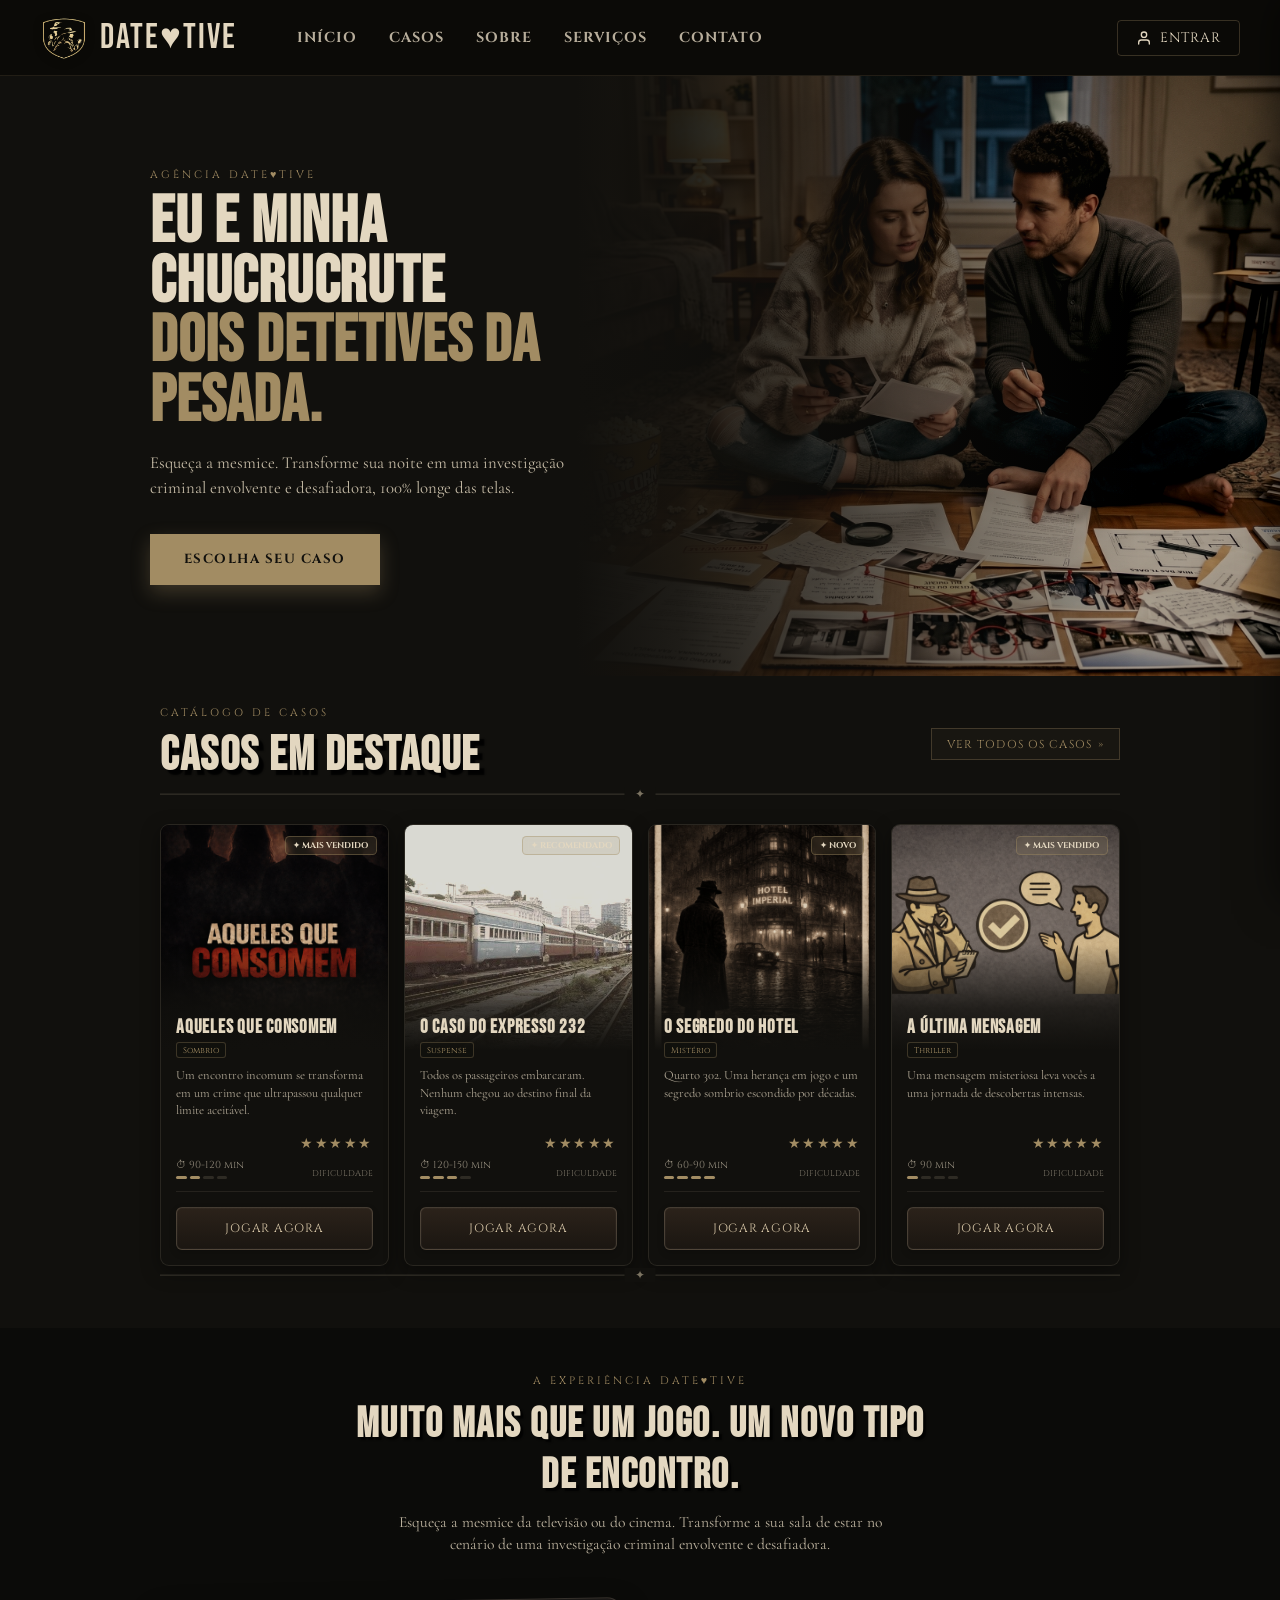
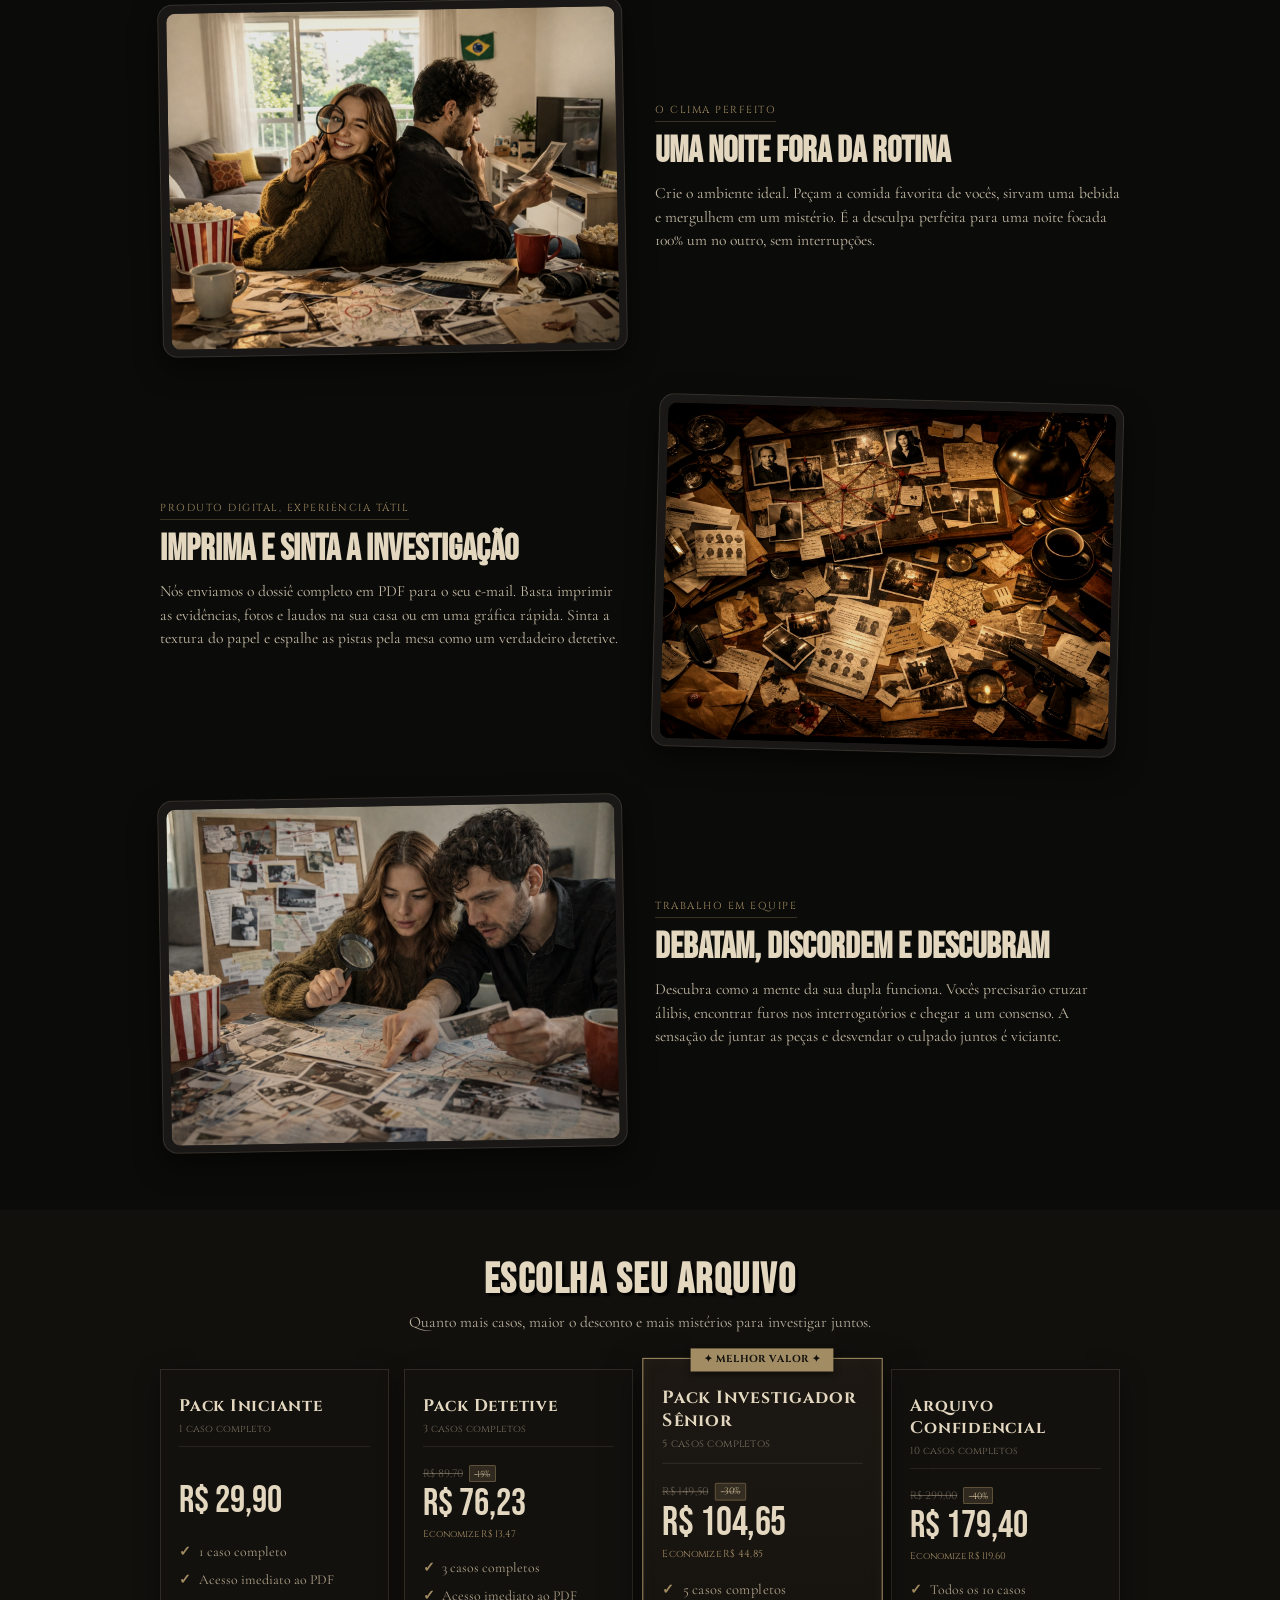
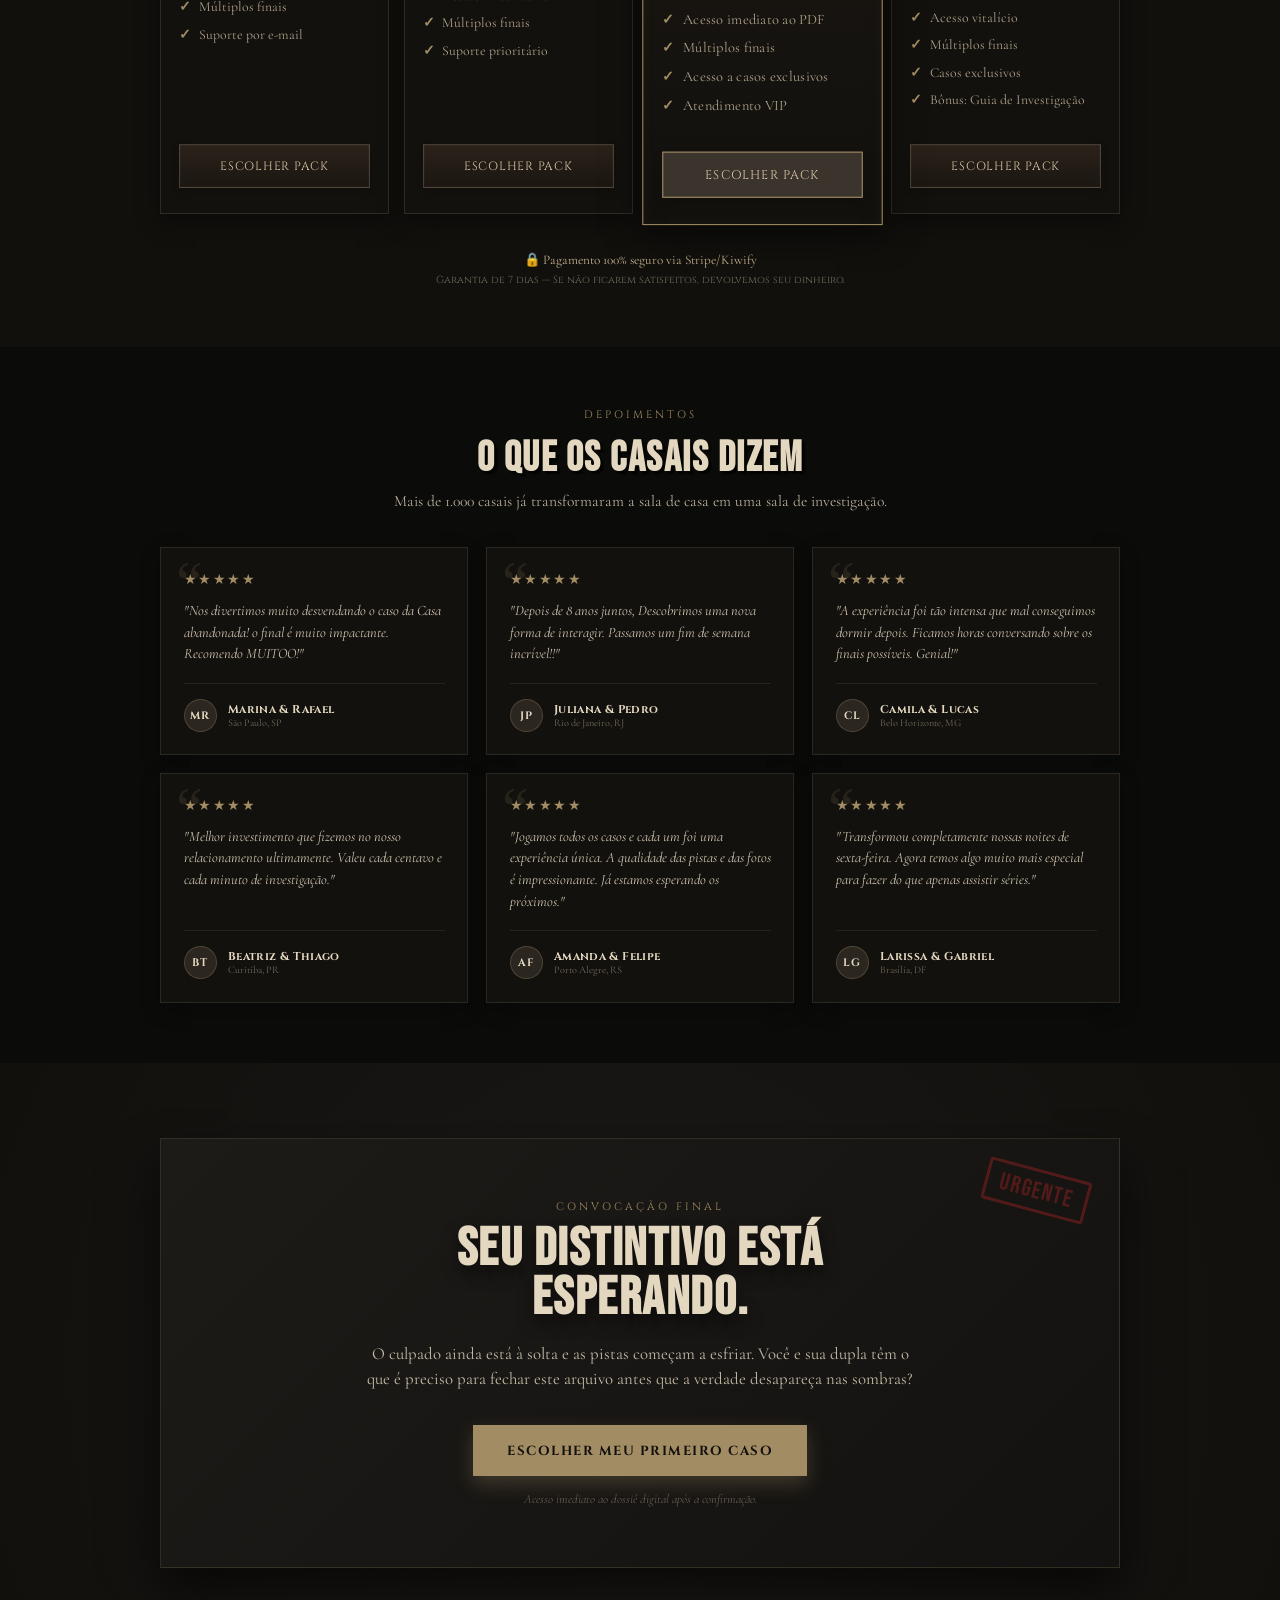
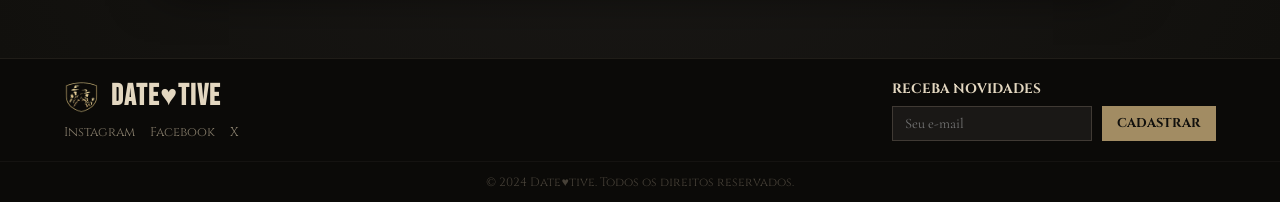
==== commit d8afddf4: "Datetive3.0" ====
--- a/index.html
+++ b/index.html
@@ -26,47 +26,37 @@
 
 <body>
 
-  <header class="topbar">
-
-
-
-
-
-    <div class="container nav-wrapper">
-      <div class="logo-area">
-        <img src="assets/img/logo.png" alt="Logo Date♥tive" class="site-logo">
-
-        <div class="logo-text">
-          <h1 class="logo-title">DATE♥TIVE</h1>
-        </div>
+<header class="topbar">
+  <div class="container nav-wrapper">
+    
+    <a href="#" class="logo-area">
+      <img src="assets/img/logo.png" alt="Logo Date♥tive" class="site-logo">
+      <div class="logo-text">
+        <span class="logo-title">DATE♥TIVE</span>
       </div>
-
-      <nav class="main-nav">
-        <a href="#">Inicio</a>
-        <a href="#">Casos</a>
-        <a href="#">Sobre</a>
-        <a href="#">Serviços</a>
-        <a href="#">Contato</a>
-      </nav>
-
-      <div class="nav-actions">
-        <button class="profile-btn" aria-label="Fazer login">
-          <span class="profile-icon">
-            <span class="profile-head"></span>
-            <span class="profile-body"></span>
-          </span>
-          <span class="profile-text">Fazer login</span>
-        </button>
-
-        <button class="menu-toggle" aria-label="Abrir menu">
-          <span></span>
-          <span></span>
-          <span></span>
-        </button>
-      </div>
-
+    </a>
+
+    <nav class="main-nav">
+      <a href="#inicio">INÍCIO</a>
+      <a href="casos.html">CASOS</a>
+      <a href="#sobre">SOBRE</a>
+      <a href="#precos">SERVIÇOS</a>
+      <a href="#contato">CONTATO</a>
+    </nav>
+
+    <div class="nav-actions">
+      <a href="#" class="login-btn">
+        <svg viewBox="0 0 24 24" fill="none" stroke="currentColor" stroke-width="2" stroke-linecap="round" stroke-linejoin="round" class="login-icon"><path d="M20 21v-2a4 4 0 0 0-4-4H8a4 4 0 0 0-4 4v2"></path><circle cx="12" cy="7" r="4"></circle></svg>
+        <span>ENTRAR</span>
+      </a>
+      
+      <button class="menu-toggle" aria-label="Abrir Menu">
+        <span></span><span></span><span></span>
+      </button>
     </div>
-  </header>
+
+  </div>
+</header>
 
 
   <div class="mobile-menu-overlay"></div>
--- a/css/style.css
+++ b/css/style.css
@@ -36,6 +36,8 @@
   width: 100%;
 }
 
+
+
 .container {
   width: 90%;
   max-width: 1280px;
@@ -143,192 +145,157 @@
   transform: translateY(0);
 }
 
+
+
+
+
+
+
+
+
+
 /* ==========================================================================
-   3. HEADER / TOPBAR E MENU MOBILE
+   3. HEADER / TOPBAR E MENU MOBILE (REMASTERIZADO)
    ========================================================================== */
 .topbar {
-  background: rgba(10, 9, 7, 0.95);
-  border-bottom: 1px solid rgba(212, 196, 168, 0.18);
+  background: rgba(11, 10, 8, 0.85); /* Levemente mais transparente */
+  backdrop-filter: blur(12px); /* Efeito vidro mais forte */
+  -webkit-backdrop-filter: blur(12px);
+  border-bottom: 1px solid rgba(162, 140, 99, 0.15); /* Linha dourada suave */
   position: sticky;
   top: 0;
   z-index: 999;
-  backdrop-filter: blur(4px);
+  
+}
+
+/* Força o container do cabeçalho a ir de ponta a ponta */
+.topbar .container {
+  width: 100%;
+  max-width: 100%;
+  padding: 0 40px; /* Dá um pequeno respiro para não grudar exatamente no último pixel do monitor */
 }
 
 .nav-wrapper {
   display: flex;
   align-items: center;
-  justify-content: space-between;
-  min-height: 92px;
-  gap: 30px;
-}
-
+  /* Alterado para flex-start para agrupar logo e menu no início */
+  justify-content: flex-start; 
+  min-height: 75px;
+}
+
+/* --- Logo --- */
 .logo-area {
   display: flex;
   align-items: center;
-  gap: 14px;
+  gap: 12px;
+  text-decoration: none;
 }
 
 .site-logo {
-  width: 78px;
-  height: 78px;
+  width: 48px; /* Logo mais delicada */
+  height: auto;
   object-fit: contain;
-  display: block;
-}
-
-.logo-text {
-  display: flex;
-  flex-direction: column;
-  justify-content: center;
+  filter: drop-shadow(0 2px 4px rgba(0,0,0,0.5));
 }
 
 .logo-title {
   font-family: 'Bebas Neue', sans-serif;
-  font-size: 3rem;
+  font-size: 2.2rem;
   color: var(--paper-light);
   letter-spacing: 2px;
   line-height: 1;
 }
 
-.logo-subtitle {
-  font-family: 'Cinzel', serif;
-  font-size: 0.72rem;
-  color: var(--paper);
-  letter-spacing: 3px;
-  margin-top: 6px;
-}
-
+/* --- Menu Desktop com Animação --- */
 .main-nav {
   display: flex;
-  gap: 28px;
+  gap: 32px;
+  /* Margem à esquerda para desgrudar da logo */
+  margin-left: 60px; 
+  /* A "mágica": empurra todo o bloco seguinte (nav-actions) para a direita */
+  margin-right: auto; 
 }
 
 .main-nav a {
-  font-family: 'Cinzel', serif;
-  font-size: 0.95rem;
-  color: var(--paper);
+  position: relative;
+  font-family: 'Cinzel', serif;
+  font-size: 0.9rem;
+  font-weight: 700;
+  color: rgba(227, 215, 192, 0.8);
   text-transform: uppercase;
-  transition: 0.3s;
+  letter-spacing: 1px;
+  padding: 8px 0;
+  transition: color 0.3s ease;
 }
 
 .main-nav a:hover {
-  color: #fff2d2;
-}
-
-.nav-actions {
-  position: relative;
-  width: 46px;
-  height: 46px;
-  display: flex;
-  align-items: center;
-  justify-content: flex-end;
-}
-
-.profile-btn {
-  position: absolute;
-  right: 0;
-  top: 0;
-  width: 46px;
-  height: 46px;
-  border-radius: 999px;
-  border: 1px solid rgba(212, 196, 168, 0.22);
-  background: radial-gradient(circle at top, rgba(255,255,255,0.05), transparent 60%), linear-gradient(to bottom, #2b221a, #1b1611);
-  display: inline-flex;
-  align-items: center;
-  justify-content: flex-start;
-  gap: 10px;
-  cursor: pointer;
-  box-shadow: inset 0 0 0 1px rgba(255,255,255,0.03), 0 6px 14px rgba(0,0,0,0.22);
-  transition: width 0.3s ease, background 0.25s ease, transform 0.25s ease;
-  padding: 0 14px;
-  overflow: hidden;
-  white-space: nowrap;
-  z-index: 20;
-}
-
-.profile-btn:hover {
-  width: 150px;
-  transform: translateY(-2px);
-  background: radial-gradient(circle at top, rgba(255,255,255,0.07), transparent 60%), linear-gradient(to bottom, #3b342c, #221b15);
-}
-
-.profile-icon {
-  position: relative;
-  min-width: 18px;
-  width: 18px;
-  height: 18px;
-  display: block;
-  flex-shrink: 0;
-}
-
-.profile-head {
-  position: absolute;
-  top: 0;
-  left: 50%;
-  width: 7px;
-  height: 7px;
-  background: #e3d7c0;
-  border-radius: 50%;
-  transform: translateX(-50%);
-}
-
-.profile-body {
+  color: var(--gold-soft);
+}
+
+/* Efeito de linha dourada deslizando em baixo do link */
+.main-nav a::after {
+  content: '';
   position: absolute;
   bottom: 0;
-  left: 50%;
-  width: 14px;
-  height: 8px;
-  border: 2px solid #e3d7c0;
-  border-bottom: none;
-  border-radius: 10px 10px 0 0;
-  transform: translateX(-50%);
-}
-
-.profile-text {
-  font-family: 'Cinzel', serif;
-  font-size: 0.82rem;
+  left: 0;
+  width: 0;
+  height: 2px;
+  background: var(--gold-soft);
+  transition: width 0.3s ease;
+}
+
+.main-nav a:hover::after {
+  width: 100%;
+}
+
+/* --- Área de Login (Direita) --- */
+.nav-actions {
+  display: flex;
+  align-items: center;
+  gap: 20px;
+}
+
+.login-btn {
+  display: flex;
+  align-items: center;
+  gap: 8px;
+  padding: 8px 18px;
+  border: 1px solid rgba(162, 140, 99, 0.3);
+  border-radius: 4px;
+  color: var(--paper-light);
+  font-family: 'Cinzel', serif;
+  font-size: 0.85rem;
   letter-spacing: 1px;
-  color: #e3d7c0;
-  opacity: 0;
-  transform: translateX(8px);
-  transition: opacity 0.22s ease, transform 0.22s ease;
-  pointer-events: none;
-}
-
-.profile-btn:hover .profile-text {
-  opacity: 1;
-  transform: translateX(0);
-}
-
-/* Menu Mobile (Hamburguer) */
+  transition: all 0.3s ease;
+}
+
+.login-btn:hover {
+  background: rgba(162, 140, 99, 0.1);
+  border-color: var(--gold-soft);
+  color: var(--gold-soft);
+}
+
+.login-icon {
+  width: 16px;
+  height: 16px;
+}
+
+/* --- Botão Menu Mobile & Menu Oculto --- */
 .menu-toggle {
   display: none;
-  width: 46px;
-  height: 46px;
-  border-radius: 50%;
-  border: 1px solid rgba(212, 196, 168, 0.22);
-  background: radial-gradient(circle at top, rgba(255,255,255,0.05), transparent 60%), linear-gradient(to bottom, #2b221a, #1b1611);
-  align-items: center;
-  justify-content: center;
+  background: transparent;
+  border: none;
   flex-direction: column;
-  gap: 4px;
+  gap: 5px;
   cursor: pointer;
-  box-shadow: inset 0 0 0 1px rgba(255,255,255,0.03), 0 6px 14px rgba(0,0,0,0.22);
-  transition: 0.25s ease;
-  padding: 0;
-}
-
-.menu-toggle:hover {
-  transform: translateY(-2px);
-  background: radial-gradient(circle at top, rgba(255,255,255,0.07), transparent 60%), linear-gradient(to bottom, #3b342c, #221b15);
+  padding: 5px;
 }
 
 .menu-toggle span {
-  width: 18px;
+  width: 24px;
   height: 2px;
-  background: #e3d7c0;
-  border-radius: 999px;
-  display: block;
+  background: var(--paper-light);
+  transition: 0.3s ease;
 }
 
 .mobile-menu {
@@ -340,21 +307,19 @@
   height: 100vh;
   background: linear-gradient(to bottom, #16120f, #0e0c0a);
   border-left: 1px solid rgba(212, 196, 168, 0.14);
-  box-shadow: -20px 0 40px rgba(0,0,0,0.45);
+  box-shadow: -20px 0 40px rgba(0,0,0,0.6);
   z-index: 2000;
-  transition: right 0.35s ease;
-  padding: 24px 22px;
-}
-
-.mobile-menu.active {
-  right: 0;
-}
+  transition: right 0.35s cubic-bezier(0.77, 0, 0.175, 1);
+  padding: 30px 25px;
+}
+
+.mobile-menu.active { right: 0; }
 
 .mobile-menu-overlay {
   position: fixed;
   inset: 0;
-  background: rgba(0,0,0,0.45);
-  backdrop-filter: blur(2px);
+  background: rgba(0,0,0,0.6);
+  backdrop-filter: blur(3px);
   opacity: 0;
   pointer-events: none;
   transition: opacity 0.3s ease;
@@ -370,50 +335,50 @@
   display: flex;
   align-items: center;
   justify-content: space-between;
-  margin-bottom: 34px;
+  margin-bottom: 40px;
+  border-bottom: 1px solid rgba(162, 140, 99, 0.2);
+  padding-bottom: 15px;
 }
 
 .mobile-menu-header h2 {
   font-family: 'Bebas Neue', sans-serif;
+  font-size: 2.2rem;
+  letter-spacing: 2px;
+  color: var(--paper-light);
+}
+
+.close-menu {
+  background: transparent;
+  border: none;
+  color: var(--gold-soft);
   font-size: 2rem;
-  letter-spacing: 2px;
-  color: #f0dec0;
-}
-
-.close-menu {
-  width: 40px;
-  height: 40px;
-  border: 1px solid rgba(212, 196, 168, 0.18);
-  background: transparent;
-  color: #e3d7c0;
-  font-size: 1.2rem;
   cursor: pointer;
-  border-radius: 50%;
+  line-height: 1;
 }
 
 .mobile-nav {
   display: flex;
   flex-direction: column;
-  gap: 18px;
+  gap: 15px;
 }
 
 .mobile-nav a {
   font-family: 'Cinzel', serif;
-  font-size: 1rem;
-  color: #e3d7c0;
+  font-size: 1.1rem;
+  color: rgba(227, 215, 192, 0.8);
   padding: 12px 0;
-  border-bottom: 1px solid rgba(255,255,255,0.08);
-  transition: 0.2s ease;
+  border-bottom: 1px solid rgba(255,255,255,0.05);
+  transition: 0.3s ease;
 }
 
 .mobile-nav a:hover {
-  color: #fff2d2;
-  transform: translateX(4px);
-}
-
-/* ==========================================================================
-   4. SEÇÃO HERO (FULL BLEED COM GRADIENTE LATERAL)
-   ========================================================================== */
+  color: var(--gold-soft);
+  padding-left: 10px;
+}
+
+
+
+
 /* ==========================================================================
    4. SEÇÃO HERO (FULL BLEED COM GRADIENTE LATERAL)
    ========================================================================== */
@@ -430,7 +395,9 @@
 
 .hero-content-wrapper {
   position: relative;
-  z-index: 10; /* Garante que o texto fique acima de tudo */
+  z-index: 10; 
+  /* Força a margem esquerda e deixa o resto do espaço sobrar na direita */
+  margin-left: 200px; 
 }
 
 .hero-text-area {
@@ -482,7 +449,7 @@
   width: 100%;
   height: 100%;
   /* Do escuro absoluto (mesma cor do fundo) para o transparente */
-  background: linear-gradient(to right, #11100d 0%, rgba(17, 16, 13, 0.9) 15%, transparent 60%);
+  background: linear-gradient(to right, #11100d 0%, rgba(17, 16, 13, 0.9) 15%, transparent 80%);
   z-index: 2;
 }
 
@@ -491,6 +458,50 @@
   display: flex;
   gap: 20px;
 }
+
+/* ==========================================================================
+   ANIMAÇÃO DE ENTRADA DA HERO (SLIDE DA ESQUERDA)
+   ========================================================================== */
+
+/* 1. Criamos a animação */
+@keyframes slideFadeRight {
+  0% {
+    opacity: 0;
+    transform: translateX(-60px); /* Começa 60px para a esquerda */
+  }
+  100% {
+    opacity: 1;
+    transform: translateX(0); /* Termina na posição original */
+  }
+}
+
+/* 2. Preparamos os elementos para estarem invisíveis antes da animação começar */
+.hero-text-area .section-label,
+.hero-text-area h1,
+.hero-text-area p,
+.hero-cta-group {
+  opacity: 0; 
+  animation: slideFadeRight 0.8s cubic-bezier(0.25, 0.46, 0.45, 0.94) forwards;
+}
+
+/* 3. Definimos o tempo de atraso (cascata) para cada elemento */
+.hero-text-area .section-label {
+  animation-delay: 0.2s;
+}
+
+.hero-text-area h1 {
+  animation-delay: 0.4s;
+}
+
+.hero-text-area p {
+  animation-delay: 0.6s;
+}
+
+.hero-cta-group {
+  animation-delay: 0.8s;
+}
+
+
 /* ==========================================================================
    5. CATÁLOGO DE CASOS (MODERNO COM GRADIENTE)
    ========================================================================== */
@@ -1474,4 +1485,98 @@
     font-size: 1rem;
     line-height: 1.35;
   }
-}+}
+
+/* ==========================================================================
+   PÁGINA EXCLUSIVA DE CATÁLOGO (casos.html)
+   ========================================================================== */
+
+/* Título de Entrada */
+.page-header-noir {
+  padding: 120px 0 60px;
+  background: radial-gradient(circle at 50% 0%, #1a1816 0%, var(--bg-main) 70%);
+  border-bottom: 1px solid rgba(212, 196, 168, 0.05);
+}
+
+.page-header-noir h1 {
+  font-family: 'Bebas Neue', sans-serif;
+  font-size: 4rem;
+  color: var(--paper-light);
+  letter-spacing: 2px;
+  margin-bottom: 15px;
+}
+
+.page-header-noir p {
+  font-size: 1.2rem;
+  color: rgba(227, 215, 192, 0.7);
+  max-width: 600px;
+  margin: 0 auto;
+}
+
+.text-center {
+  text-align: center;
+}
+
+/* Grelha Completa de Arquivos */
+.catalog-page-section {
+  padding: 60px 0 100px;
+}
+
+.catalog-grid-full {
+  display: grid;
+  /* Cria colunas automaticamente baseadas no espaço, sem espremer demais */
+  grid-template-columns: repeat(auto-fill, minmax(280px, 1fr));
+  gap: 30px;
+}
+
+/* Modificação no botão dentro da página de catálogo para não ser dourado sólido */
+.catalog-grid-full .case-content button {
+  background: transparent;
+  border: 1px solid rgba(162, 140, 99, 0.4); /* Borda dourada suave */
+  color: rgba(227, 215, 192, 0.9);
+  padding: 12px;
+  font-family: 'Cinzel', serif;
+  font-size: 0.85rem;
+  letter-spacing: 1.5px;
+  border-radius: 4px;
+  cursor: pointer;
+  transition: all 0.3s ease;
+  width: 100%;
+}
+
+.catalog-grid-full .case-content button:hover {
+  background: rgba(162, 140, 99, 0.1); /* Fundo ligeiramente dourado ao passar o rato */
+  border-color: var(--gold-soft);
+  color: var(--gold-soft);
+}
+
+
+
+/* ==========================================================================
+   ANIMAÇÃO DE ENTRADA DO CATÁLOGO (Ignora o Scroll)
+   ========================================================================== */
+.catalog-page-section .reveal-up {
+  /* Força a visibilidade inicial */
+  opacity: 0; 
+  transform: translateY(30px);
+  /* Aplica uma animação automática ao abrir a página */
+  animation: fadeUpCards 0.8s cubic-bezier(0.25, 0.46, 0.45, 0.94) forwards;
+}
+
+/* Criamos o efeito dos cartões a subirem suavemente */
+@keyframes fadeUpCards {
+  0% {
+    opacity: 0;
+    transform: translateY(40px);
+  }
+  100% {
+    opacity: 1;
+    transform: translateY(0);
+  }
+}
+
+/* Opcional: Adiciona um pequeno atraso em cascata para os primeiros cartões */
+.catalog-grid-full .case-card-modern:nth-child(1) { animation-delay: 0.1s; }
+.catalog-grid-full .case-card-modern:nth-child(2) { animation-delay: 0.2s; }
+.catalog-grid-full .case-card-modern:nth-child(3) { animation-delay: 0.3s; }
+.catalog-grid-full .case-card-modern:nth-child(4) { animation-delay: 0.4s; }
--- a/css/responsive.css
+++ b/css/responsive.css
@@ -5,17 +5,17 @@
   
   /* --- Blocos Gerais --- */
   .info-grid {
-    grid-template-columns: 1fr;
+    grid-template-columns: 2fr;
   }
 
   /* --- Catálogo Moderno (Casos) --- */
   .cases-grid-modern {
-    grid-template-columns: repeat(2, 1fr); /* 2 Colunas no Tablet */
+    grid-template-columns: repeat(2, 1fr);
   }
 
   /* --- Preços & Packs --- */
   .pricing-card.highlighted {
-    transform: scale(1); /* Remove o destaque de tamanho no tablet para não quebrar o layout */
+    transform: scale(1);
   }
   
   .pricing-card.highlighted:hover {
@@ -24,7 +24,7 @@
 
   /* --- Depoimentos --- */
   .testimonials-grid {
-    grid-template-columns: repeat(2, 1fr); /* 2 Colunas no Tablet */
+    grid-template-columns: repeat(2, 1fr);
   }
 }
 
@@ -32,67 +32,62 @@
    2. RESPONSIVO PARA CELULARES (Telas menores que 768px)
    ========================================================================== */
 @media (max-width: 768px) {
+
+
+
+
   
   /* --- Configurações Gerais da Tela --- */
   .container {
     width: 94%;
   }
 
-  /* --- Navbar & Topo --- */
+  /* --- Navbar & Topo (ATUALIZADO) --- */
   .topbar {
     position: relative;
   }
 
+  /* Retira o espaçamento lateral exagerado do PC no telemóvel */
+  .topbar .container {
+    padding: 0;
+  }
+
   .nav-wrapper {
-    display: grid;
-    grid-template-columns: 42px 1fr 42px;
+    display: flex;
+    justify-content: space-between;
     align-items: center;
-    padding: 12px 0;
-    gap: 10px;
+    min-height: 65px;
   }
 
   .logo-area {
-    display: contents;
+    display: flex;
+    align-items: center;
+    gap: 8px;
   }
 
   .site-logo {
-    width: 42px;
-    height: 42px;
-    object-fit: contain;
-    justify-self: start;
-  }
-
-  .logo-text {
-    display: flex;
-    justify-content: center;
-    align-items: center;
+    width: 36px;
+    height: auto;
   }
 
   .logo-title {
-    font-size: 1.9rem;
-    line-height: 1;
-    text-align: center;
+    font-size: 1.8rem;
     margin: 0;
   }
 
   .main-nav, 
-  .profile-btn {
-    display: none; /* Esconde menu e botão de perfil no mobile */
+  .login-btn {
+    display: none; /* Esconde menu e login no telemóvel */
   }
 
   .nav-actions {
     display: flex;
-    justify-content: flex-end;
-    align-items: center;
-    width: auto;
-    height: auto;
-    position: static;
+    margin-left: auto;
+    gap: 0;
   }
 
   .menu-toggle {
     display: flex;
-    width: 42px;
-    height: 42px;
   }
 
   /* --- Hero Section (Nova Full Bleed) --- */
@@ -106,18 +101,20 @@
     position: relative;
     width: 100%;
     height: 300px;
-    order: 1; /* Coloca a imagem no topo no telemóvel */
+    order: 1;
   }
 
   .hero-side-gradient {
-    /* Muda o gradiente de lateral para inferior no ecrã pequeno */
     background: linear-gradient(to top, #11100d 0%, transparent 100%);
   }
 
   .hero-content-wrapper {
-    order: 2; /* Coloca o texto por baixo da imagem */
+    order: 2;
     padding-top: 30px;
     text-align: center;
+    /* Devolve a centralização no telemóvel, anulando a margem do PC */
+    margin-left: auto;
+    margin-right: auto;
   }
 
   .hero-text-area h1 {
@@ -138,8 +135,8 @@
     width: 100%;
   }
 
-  /* --- Catálogo Moderno (Carrossel Horizontal Deslizante) --- */
-.cases-grid-modern {
+  /* --- Catálogo Moderno (Carrossel Horizontal) --- */
+  .cases-grid-modern {
     display: flex !important;
     flex-wrap: nowrap !important;
     overflow-x: auto;
@@ -149,39 +146,39 @@
     padding: 10px 0 30px;
     -webkit-overflow-scrolling: touch;
     scrollbar-width: none;
-    width: 100%; /* CORREÇÃO: Substituído 100vw por 100% */
+    width: 100%; 
     max-width: 100%; 
     box-sizing: border-box;
   }
 
-.cases-grid-modern::-webkit-scrollbar {
+  .cases-grid-modern::-webkit-scrollbar {
     display: none;
   }
 
-.case-card-modern {
+.cases-grid-modern .case-card-modern {
     flex: 0 0 85% !important;
     width: 85% !important;
     scroll-snap-align: center;
     transform: none !important;
   }
 
-.case-card-modern:hover {
+.cases-grid-modern .case-card-modern:hover {
     transform: none !important;
   }
 
-  /* --- A Experiência (Lifestyle / Como Funciona) --- */
+  /* --- A Experiência --- */
   .experience-title h2 {
     font-size: 2.6rem;
   }
   
   .experience-card,
   .experience-card.reverse {
-    grid-template-columns: 1fr; /* Empilha foto e texto */
+    grid-template-columns: 1fr;
     gap: 24px;
   }
 
   .experience-card.reverse .experience-image {
-    order: 1; /* Força a imagem a ficar sempre acima do texto */
+    order: 1;
   }
   
   .experience-card.reverse .experience-text {
@@ -189,15 +186,15 @@
   }
   
   .experience-image {
-    transform: none !important; /* Remove a rotação da imagem para não cortar as bordas */
-  }
-
-  /* --- Preços & Packs (Carrossel Horizontal Deslizante) --- */
+    transform: none !important;
+  }
+
+  /* --- Preços & Packs (Carrossel Horizontal) --- */
   .pricing-header h2 {
     font-size: 2.6rem;
   }
 
-.pricing-grid {
+  .pricing-grid {
     display: flex !important; 
     flex-wrap: nowrap !important;
     overflow-x: auto;
@@ -207,7 +204,7 @@
     padding: 10px 0 40px; 
     -webkit-overflow-scrolling: touch;
     scrollbar-width: none; 
-    width: 100%; /* CORREÇÃO: Substituído 100vw por 100% */
+    width: 100%; 
     max-width: 100%; 
     box-sizing: border-box; 
   }
@@ -241,12 +238,12 @@
   }
   
   .testimonials-grid {
-    grid-template-columns: 1fr; /* Força os cards a formarem uma única coluna */
+    grid-template-columns: 1fr;
     gap: 20px;
     padding: 0 10px;
   }
 
-  /* --- CTA Final (Convocação / Dossier) --- */
+  /* --- CTA Final --- */
   .cta-folder-wrapper {
     padding: 60px 25px;
   }
@@ -271,7 +268,7 @@
     font-size: 0.95rem;
   }
 
-  /* --- Footer Simplificado --- */
+  /* --- Footer --- */
   .footer-content {
     flex-direction: column;
     align-items: center;
@@ -301,4 +298,48 @@
     width: 22px;
     height: 18px;
   }
-}+
+
+  
+/* --- Página de Catálogo Exclusiva (casos.html) --- */
+  .page-header-noir {
+    padding: 30px 0 30px; 
+    
+  }
+
+  .page-header-noir h1 {
+    font-size: 2.2rem; /* Reduzido um pouco para caber nos ecrãs */
+    word-wrap: break-word; /* Força o navegador a quebrar a palavra caso ela tente alargar a tela */
+    overflow-wrap: break-word;
+  }
+
+  .page-header-noir p {
+    font-size: 1.05rem;
+    padding: 0 10px; 
+  }
+
+  .catalog-page-section {
+    padding: 30px 0 60px;
+    width: 100%; 
+    overflow-x: hidden; 
+  }
+
+  .catalog-grid-full {
+    grid-template-columns: 2fr; 
+    gap: 24px;
+    width: 100%; 
+    max-width: 100%;
+    /* Apaguei o max-width: 100vw que estava aqui, pois ele também causa bugs no mobile */
+  }
+
+  /* Faz o container desta página específica ser mais largo no telemóvel */
+  .catalog-page-section .container {
+    width: 100%; /* Pode usar 100% se quiser os cartões colados na borda */
+    padding: 0 20px; /* Um pequeno respiro para não bater no ecrã de vidro */
+  }
+  /* Esconde a descrição do caso apenas no telemóvel */
+  .catalog-page-section .case-card-modern .case-content p {
+    display: none;
+  }
+}
+
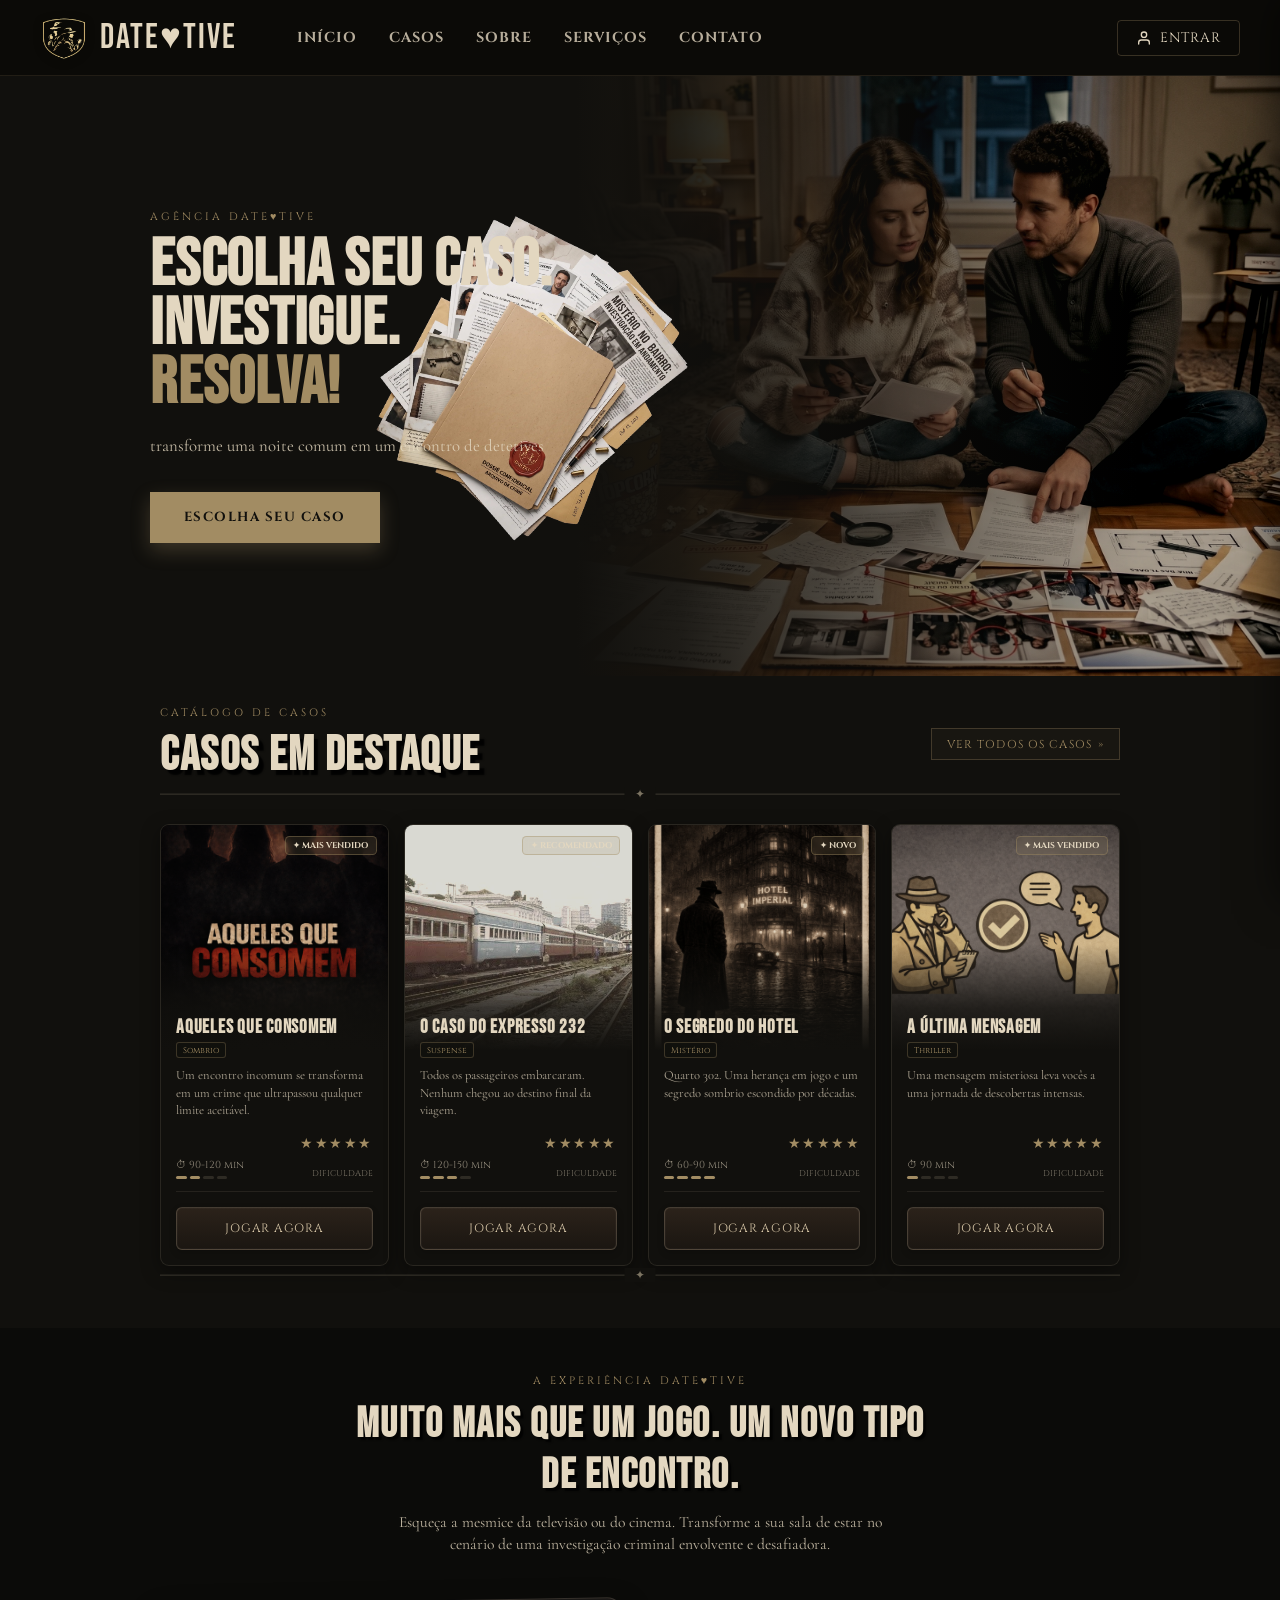
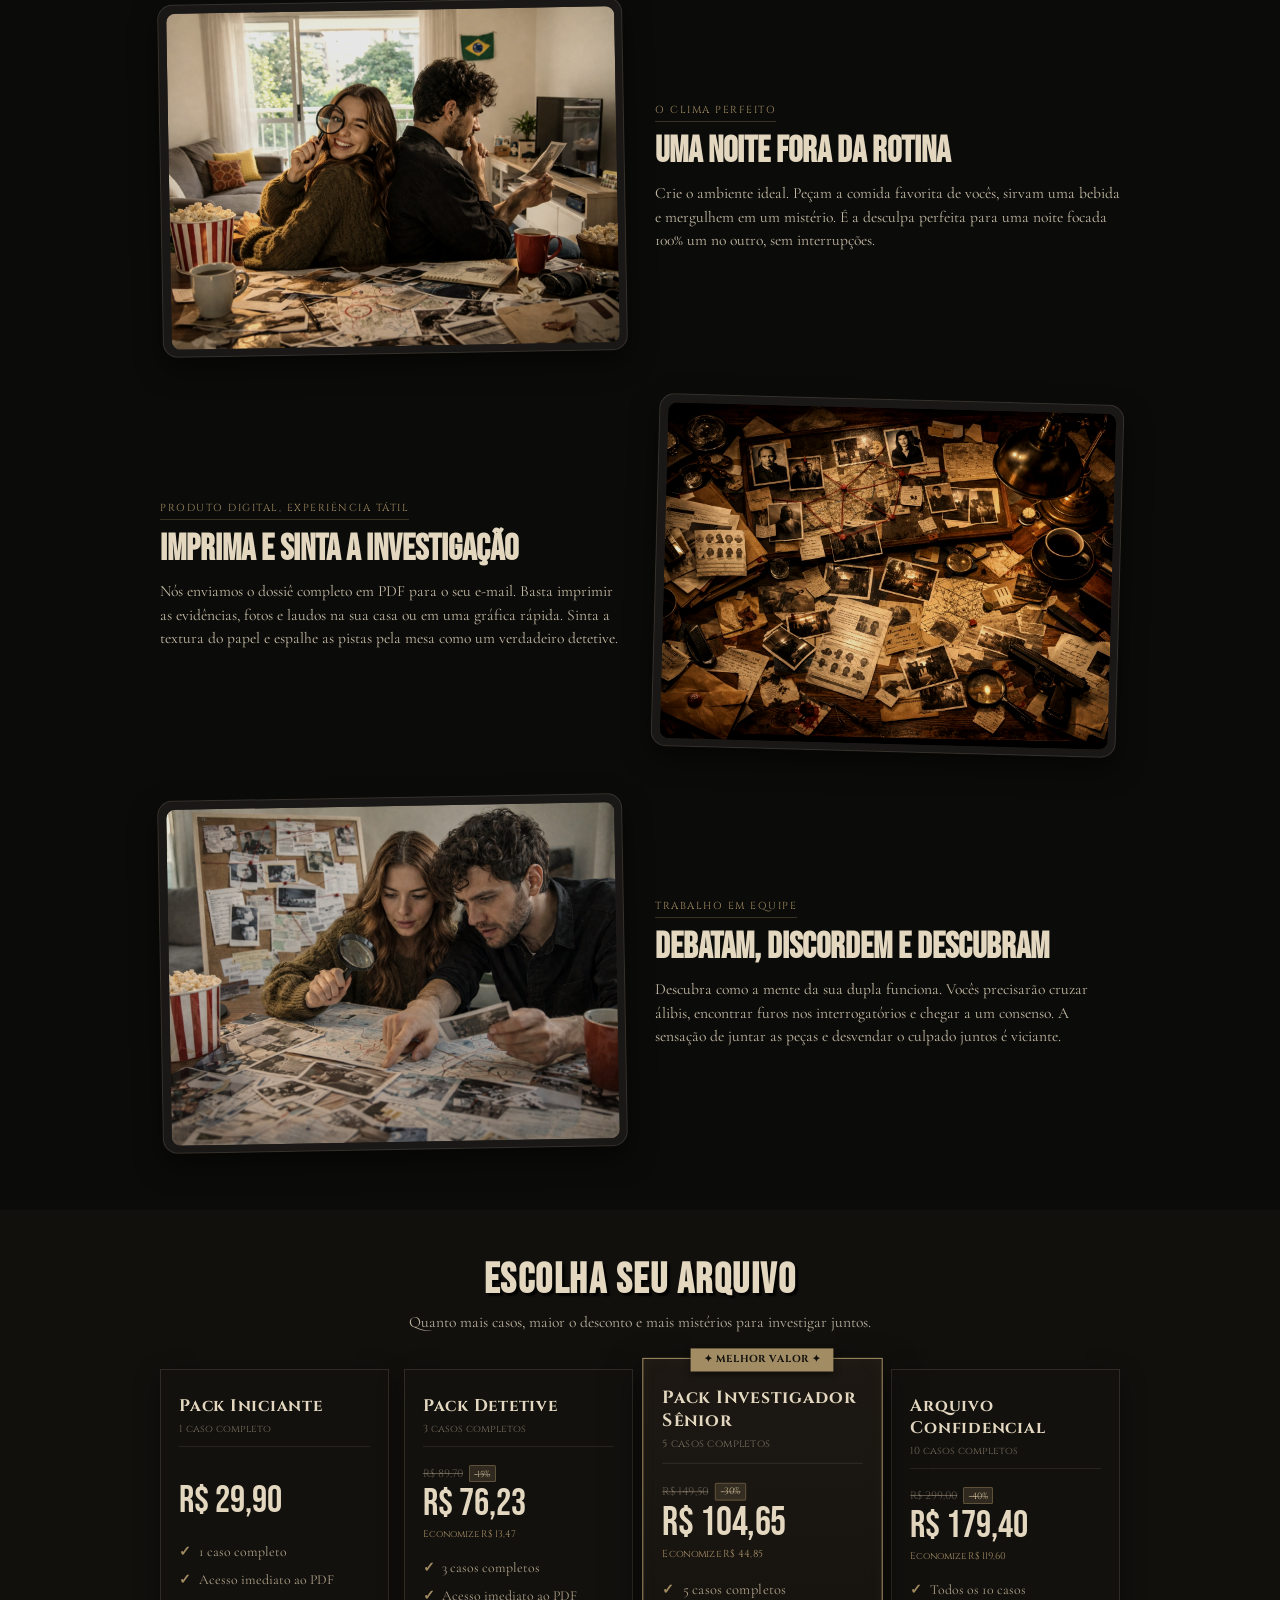
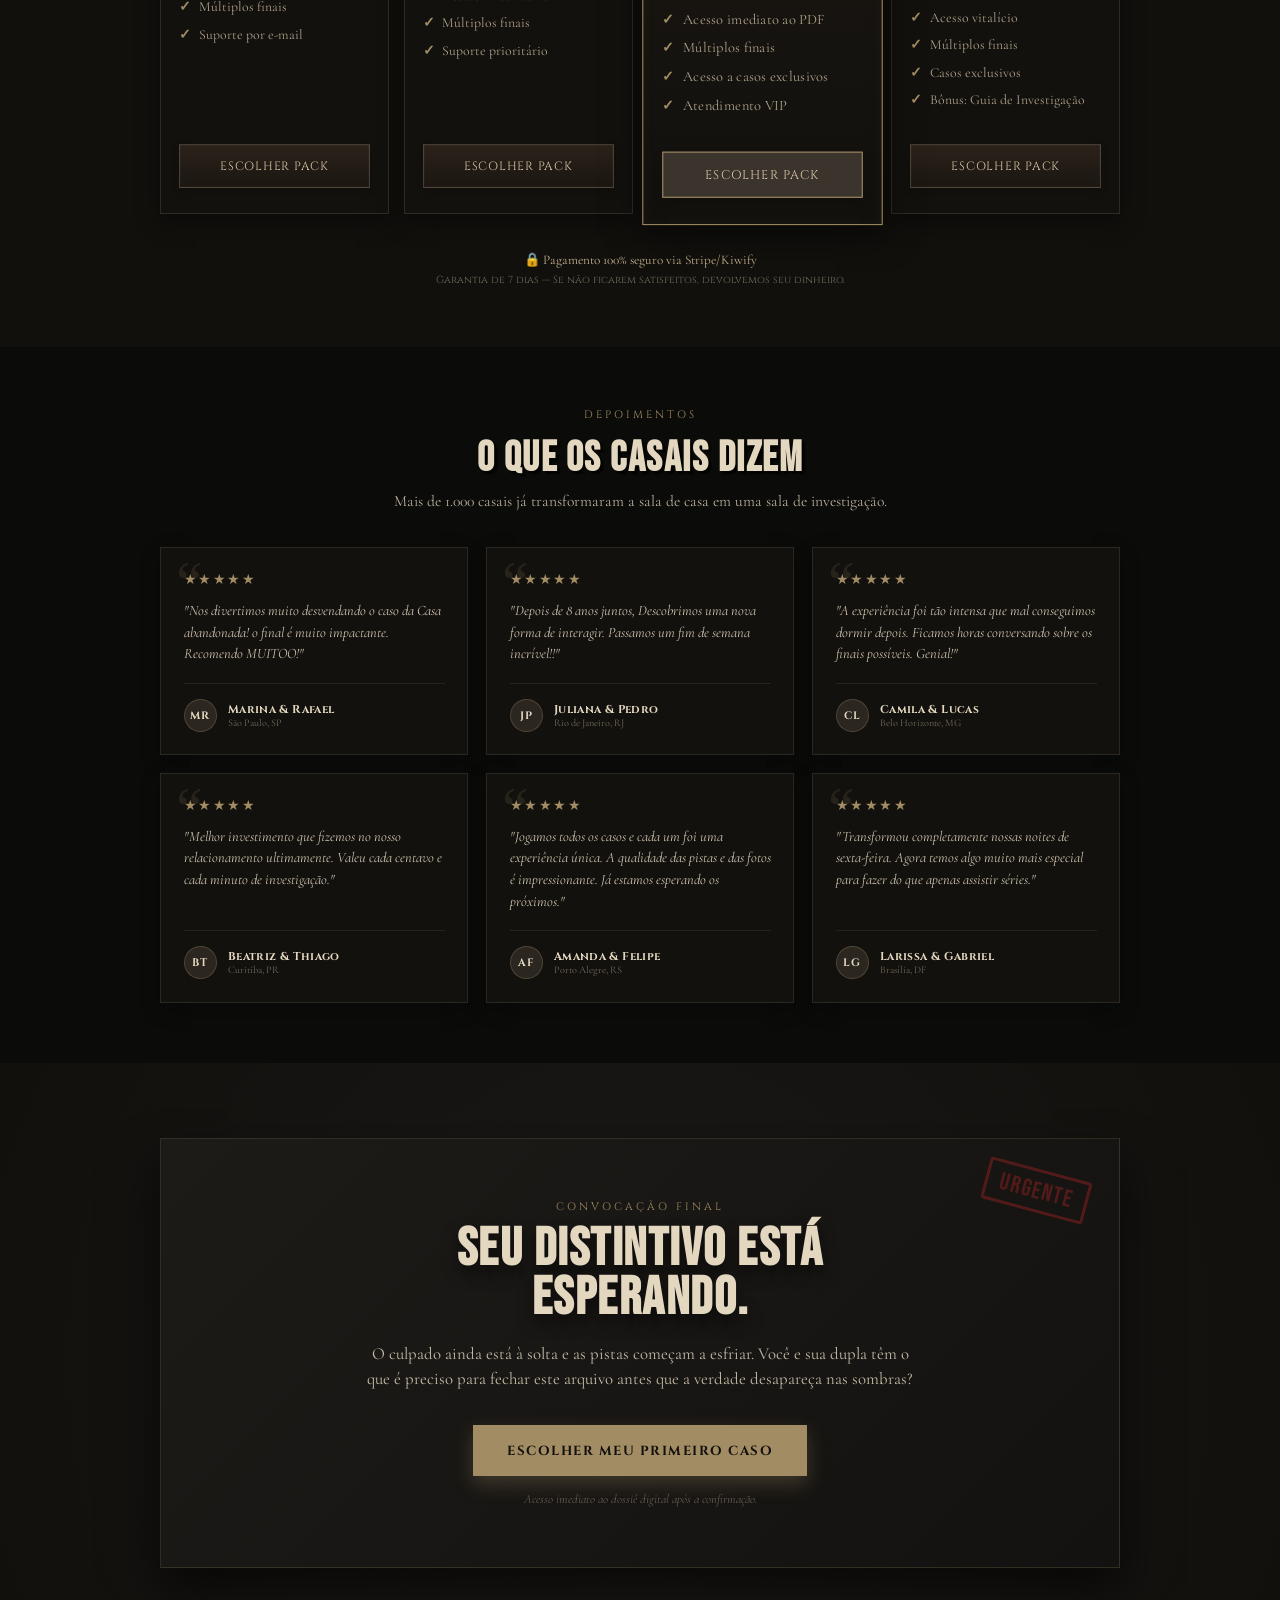
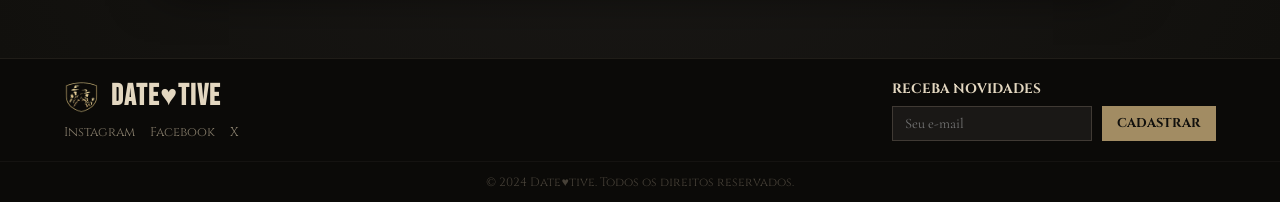
==== commit c290a363: "Datetive4.0" ====
--- a/index.html
+++ b/index.html
@@ -4,7 +4,7 @@
 <head>
   <meta charset="UTF-8">
   <meta name="viewport" content="width=device-width, initial-scale=1.0">
-  <title>Detective Noir</title>
+  <title>DateTive - Casos Criminais Ficticios</title>
 
   <link rel="preconnect" href="https://fonts.googleapis.com">
   <link rel="preconnect" href="https://fonts.gstatic.com" crossorigin>
@@ -26,37 +26,41 @@
 
 <body>
 
-<header class="topbar">
-  <div class="container nav-wrapper">
-    
-    <a href="#" class="logo-area">
-      <img src="assets/img/logo.png" alt="Logo Date♥tive" class="site-logo">
-      <div class="logo-text">
-        <span class="logo-title">DATE♥TIVE</span>
+  <header class="topbar">
+    <div class="container nav-wrapper">
+
+      <a href="#" class="logo-area">
+        <img src="assets/img/logo.png" alt="Logo Date♥tive" class="site-logo">
+        <div class="logo-text">
+          <span class="logo-title">DATE♥TIVE</span>
+        </div>
+      </a>
+
+      <nav class="main-nav">
+        <a href="#inicio">INÍCIO</a>
+        <a href="casos.html">CASOS</a>
+        <a href="#sobre">SOBRE</a>
+        <a href="#precos">SERVIÇOS</a>
+        <a href="#contato">CONTATO</a>
+      </nav>
+
+      <div class="nav-actions">
+        <a href="login.html" class="login-btn">
+          <svg viewBox="0 0 24 24" fill="none" stroke="currentColor" stroke-width="2" stroke-linecap="round"
+            stroke-linejoin="round" class="login-icon">
+            <path d="M20 21v-2a4 4 0 0 0-4-4H8a4 4 0 0 0-4 4v2"></path>
+            <circle cx="12" cy="7" r="4"></circle>
+          </svg>
+          <span>ENTRAR</span>
+        </a>
+
+        <button class="menu-toggle" aria-label="Abrir Menu">
+          <span></span><span></span><span></span>
+        </button>
       </div>
-    </a>
-
-    <nav class="main-nav">
-      <a href="#inicio">INÍCIO</a>
-      <a href="casos.html">CASOS</a>
-      <a href="#sobre">SOBRE</a>
-      <a href="#precos">SERVIÇOS</a>
-      <a href="#contato">CONTATO</a>
-    </nav>
-
-    <div class="nav-actions">
-      <a href="#" class="login-btn">
-        <svg viewBox="0 0 24 24" fill="none" stroke="currentColor" stroke-width="2" stroke-linecap="round" stroke-linejoin="round" class="login-icon"><path d="M20 21v-2a4 4 0 0 0-4-4H8a4 4 0 0 0-4 4v2"></path><circle cx="12" cy="7" r="4"></circle></svg>
-        <span>ENTRAR</span>
-      </a>
-      
-      <button class="menu-toggle" aria-label="Abrir Menu">
-        <span></span><span></span><span></span>
-      </button>
+
     </div>
-
-  </div>
-</header>
+  </header>
 
 
   <div class="mobile-menu-overlay"></div>
@@ -83,24 +87,27 @@
 
     <div class="site-scale">
 
-<section class="hero-full-bleed">
-  <div class="container hero-content-wrapper">
-    <div class="hero-text-area">
-      <span class="section-label">AGÊNCIA DATE♥TIVE</span>
-      <h1>Eu e minha chucrucrute<br><span>Dois detetives da pesada.</span></h1>
-      <p>Esqueça a mesmice. Transforme sua noite em uma investigação criminal envolvente e desafiadora, 100% longe das telas.</p>
-      
-      <div class="hero-cta-group">
-        <a href="#precos" class="cta-main-btn">ESCOLHA SEU CASO</a>
-      </div>
-    </div>
-  </div>
-
-  <div class="hero-image-full">
-    <img src="assets/img/papers/slide1.png" alt="Investigação em curso">
-    <div class="hero-side-gradient"></div>
-  </div>
-</section>
+      <section class="hero-full-bleed">
+        <div class="container hero-content-wrapper">
+          <div class="hero-text-area">
+
+            <img src="assets/img/papers/Arquivos de Caso.webp" alt="Dossiê flutuante" class="dossie-flutuante">
+
+            <span class="section-label">AGÊNCIA DATE♥TIVE</span>
+            <h1>Escolha seu caso. Investigue.<br><span>Resolva!</span></h1>
+            <p>transforme uma noite comum em um encontro de detetives </p>
+
+            <div class="hero-cta-group">
+              <a href="#precos" class="cta-main-btn">ESCOLHA SEU CASO</a>
+            </div>
+          </div>
+        </div>
+
+        <div class="hero-image-full">
+          <img src="assets/img/papers/slide1.webp" alt="Investigação em curso">
+          <div class="hero-side-gradient"></div>
+        </div>
+      </section>
 
 
 
@@ -152,7 +159,7 @@
                   </div>
                 </div>
 
-                <a href="#" class="btn-outline full-width">JOGAR AGORA</a>
+                <a href="casos/aqueles-que-consomem.html" class="btn-paper full-width">JOGAR AGORA</a>
               </div>
             </article>
 
--- a/css/style.css
+++ b/css/style.css
@@ -1579,4 +1579,292 @@
 .catalog-grid-full .case-card-modern:nth-child(1) { animation-delay: 0.1s; }
 .catalog-grid-full .case-card-modern:nth-child(2) { animation-delay: 0.2s; }
 .catalog-grid-full .case-card-modern:nth-child(3) { animation-delay: 0.3s; }
-.catalog-grid-full .case-card-modern:nth-child(4) { animation-delay: 0.4s; }+.catalog-grid-full .case-card-modern:nth-child(4) { animation-delay: 0.4s; }
+
+/* ==========================================================================
+   PÁGINA DE LOGIN (login.html)
+   ========================================================================== */
+.login-body {
+  background: radial-gradient(circle at 50% 50%, #1a1816 0%, var(--bg-main) 100%);
+  display: flex;
+  flex-direction: column;
+  height: 100vh; /* Força a altura a ser exatamente 100% da janela visível */
+  overflow: hidden; /* Corta qualquer excesso e mata a barra de scroll */
+}
+
+.login-section {
+  flex: 1;
+  display: flex;
+  align-items: center;
+  justify-content: center;
+  padding: 0 20px; /* Removi o padding vertical (40px) que estava a empurrar a tela para baixo */
+}
+
+.login-glass-card {
+  background: rgba(17, 16, 13, 0.5);
+  backdrop-filter: blur(12px);
+  -webkit-backdrop-filter: blur(12px);
+  border: 1px solid rgba(212, 196, 168, 0.1);
+  border-radius: 12px;
+  padding: 30px; /* Menos espaço interno */
+  margin: 25px 0; /* Espaço para o título em cima e botão em baixo */
+  box-shadow: 0 15px 35px rgba(0, 0, 0, 0.3);
+}
+
+.login-header {
+  text-align: center;
+  margin-bottom:10px;
+  margin-top: 30px;
+}
+
+.login-header h2 {
+  font-family: 'Bebas Neue', sans-serif;
+  font-size: 3rem;
+  color: var(--paper-light);
+  letter-spacing: 3px;
+  text-align: center;
+}
+
+.login-header p {
+  color: rgba(227, 215, 192, 0.7);
+  font-size: 1.1rem;
+}
+
+.login-form .input-group {
+  margin-bottom: 20px;
+}
+
+
+
+.login-form label {
+  display: block;
+  font-family: 'Cinzel', serif;
+  font-size: 0.85rem;
+  color: var(--gold-soft);
+  margin-bottom: 8px;
+  letter-spacing: 1px;
+}
+
+.login-form input[type="email"],
+.login-form input[type="password"] {
+  width: 100%;
+  padding: 14px 16px;
+  background: rgba(0, 0, 0, 0.3);
+  border: 1px solid rgba(212, 196, 168, 0.2);
+  border-radius: 4px;
+  color: var(--paper-light);
+  font-family: 'Cormorant Garamond', serif;
+  font-size: 1.1rem;
+  transition: all 0.3s ease;
+}
+
+.login-form input:focus {
+  outline: none;
+  border-color: var(--gold-soft);
+  background: rgba(0, 0, 0, 0.5);
+  box-shadow: 0 0 10px rgba(162, 140, 99, 0.2);
+}
+
+.form-actions {
+  display: flex;
+  justify-content: space-between;
+  align-items: center;
+  font-size: 0.9rem; /* Ligeiramente menor para caber melhor */
+}
+
+.login-actions-wrapper {
+  padding: 0 10px;
+}
+
+
+
+.remember-me input[type="checkbox"] {
+  accent-color: var(--gold-soft);
+  width: 16px;
+  height: 16px;
+}
+
+.forgot-password, .login-footer a {
+  color: var(--gold-soft);
+  text-decoration: none;
+  transition: color 0.3s ease;
+}
+
+.forgot-password:hover, .login-footer a:hover {
+  color: var(--paper-light);
+}
+
+.forgot-password {
+  color: var(--gold-soft);
+  text-decoration: none;
+  font-family: 'Cinzel', serif;
+  font-size: 0.75rem;
+  letter-spacing: 1px;
+}
+
+.login-footer {
+  margin-top: 30px;
+  text-align: center;
+  font-size: 1rem;
+  color: rgba(227, 215, 192, 0.7);
+}
+
+.back-home {
+  font-family: 'Cinzel', serif;
+  font-size: 0.85rem;
+  letter-spacing: 1px;
+  opacity: 0.6;
+}
+
+.back-home:hover {
+  opacity: 1;
+}
+
+
+/* Estilo para o link de esqueci a senha centralizado */
+.forgot-password-central {
+  display: block;
+  color: var(--gold-soft);
+  text-decoration: none;
+  font-family: 'Cinzel', serif;
+  font-size: 0.8rem;
+  letter-spacing: 1px;
+  margin-bottom: 15px; /* Espaço antes do botão */
+  transition: opacity 0.3s ease;
+  text-align: center;
+}
+
+.forgot-password-central:hover {
+  opacity: 0.7;
+  text-decoration: underline;
+}
+
+/* Centraliza o "Lembrar credenciais" dentro da caixa se preferir */
+.login-glass-card .form-actions {
+  display: flex;
+  justify-content: center; /* Centraliza o checkbox dentro do vidro */
+}
+
+/* Garante que o container principal não tenha margens desalinhadas */
+.login-container-wrapper {
+  display: flex;
+  flex-direction: column;
+  align-items: stretch; /* Faz com que o botão e a caixa tenham a mesma largura */
+}
+
+/* Container principal do label */
+/* Container principal do label - Agora com mais espaço e alinhamento central */
+/* Container principal do checkbox */
+.remember-me {
+  display: flex;
+  align-items: center;
+  gap: 300px; /* Espaço real entre o quadrado e o texto */
+  cursor: pointer;
+  user-select: none;
+  padding: 10px 0;
+  width: fit-content;
+  margin: 0 auto; 
+}
+
+/* Esconde o checkbox padrão */
+.remember-me input {
+  position: absolute;
+  opacity: 0;
+  cursor: pointer;
+  height: 0;
+  width: 0;
+}
+
+/* O quadrado dourado customizado */
+.custom-checkbox {
+  height: 22px;
+  width: 22px;
+  background-color: rgba(0, 0, 0, 0.6);
+  border: 2px solid var(--gold-muted);
+  border-radius: 4px;
+  position: relative;
+  transition: all 0.3s cubic-bezier(0.4, 0, 0.2, 1);
+  flex-shrink: 0;
+}
+
+/* Hover e Check */
+.remember-me:hover .custom-checkbox {
+  border-color: var(--gold-soft);
+  box-shadow: 0 0 12px rgba(162, 140, 99, 0.4);
+}
+
+.remember-me input:checked ~ .custom-checkbox {
+  background-color: var(--gold-soft);
+  border-color: var(--gold-soft);
+  transform: scale(1.1);
+}
+
+/* O símbolo de "v" (Checkmark) */
+.custom-checkbox:after {
+  content: "";
+  position: absolute;
+  display: none;
+  left: 7px;
+  top: 2px;
+  width: 6px;
+  height: 12px;
+  border: solid #11100d; 
+  border-width: 0 3px 3px 0;
+  transform: rotate(45deg);
+}
+
+.remember-me input:checked ~ .custom-checkbox:after {
+  display: block;
+}
+
+/* Texto ao lado */
+.label-text {
+  font-family: 'Cormorant Garamond', serif;
+  font-size: 1.2rem;
+  color: rgba(227, 215, 192, 0.9);
+  letter-spacing: 1px;
+  white-space: nowrap;
+}
+
+
+
+/* Garante que a imagem flutuante use o texto como ponto de referência */
+.hero-text-area {
+  position: relative;
+  z-index: 10;
+}
+
+/* Estilo exclusivo para a foto dos arquivos */
+/* 1. Criamos a animação (vem da esquerda, invisível, e ganha a inclinação no final) */
+@keyframes slideDossie {
+  0% {
+    opacity: 0;
+    /* Começa 100px mais para a esquerda (translateX) e sem inclinação (rotate 0) */
+    transform: translateY(-50%) translateX(-150px) rotate(10deg); 
+  }
+  100% {
+    opacity: 1;
+    /* Termina na posição exata que definimos antes */
+    transform: translateY(-50%) translateX(0) rotate(35deg); 
+  }
+}
+
+/* 2. Atualizamos a classe para tocar a animação */
+.dossie-flutuante {
+  position: absolute;
+  top: 50%;
+  left: 55%;
+  width: 350px;
+  z-index: -1;
+  pointer-events: none;
+  
+  /* Estado inicial antes da animação tocar */
+  opacity: 0; 
+  transform: translateY(-50%) rotate(15deg);
+  
+  /* Chama a animação: nome, tempo (1.2s), curva suave, e 'forwards' para parar no final */
+  animation: slideDossie 1.2s cubic-bezier(0.25, 0.46, 0.45, 0.94) forwards;
+  
+  /* Opcional: um pequeno atraso para os papéis aparecerem logo depois do texto */
+  animation-delay: 0.5s; 
+}
